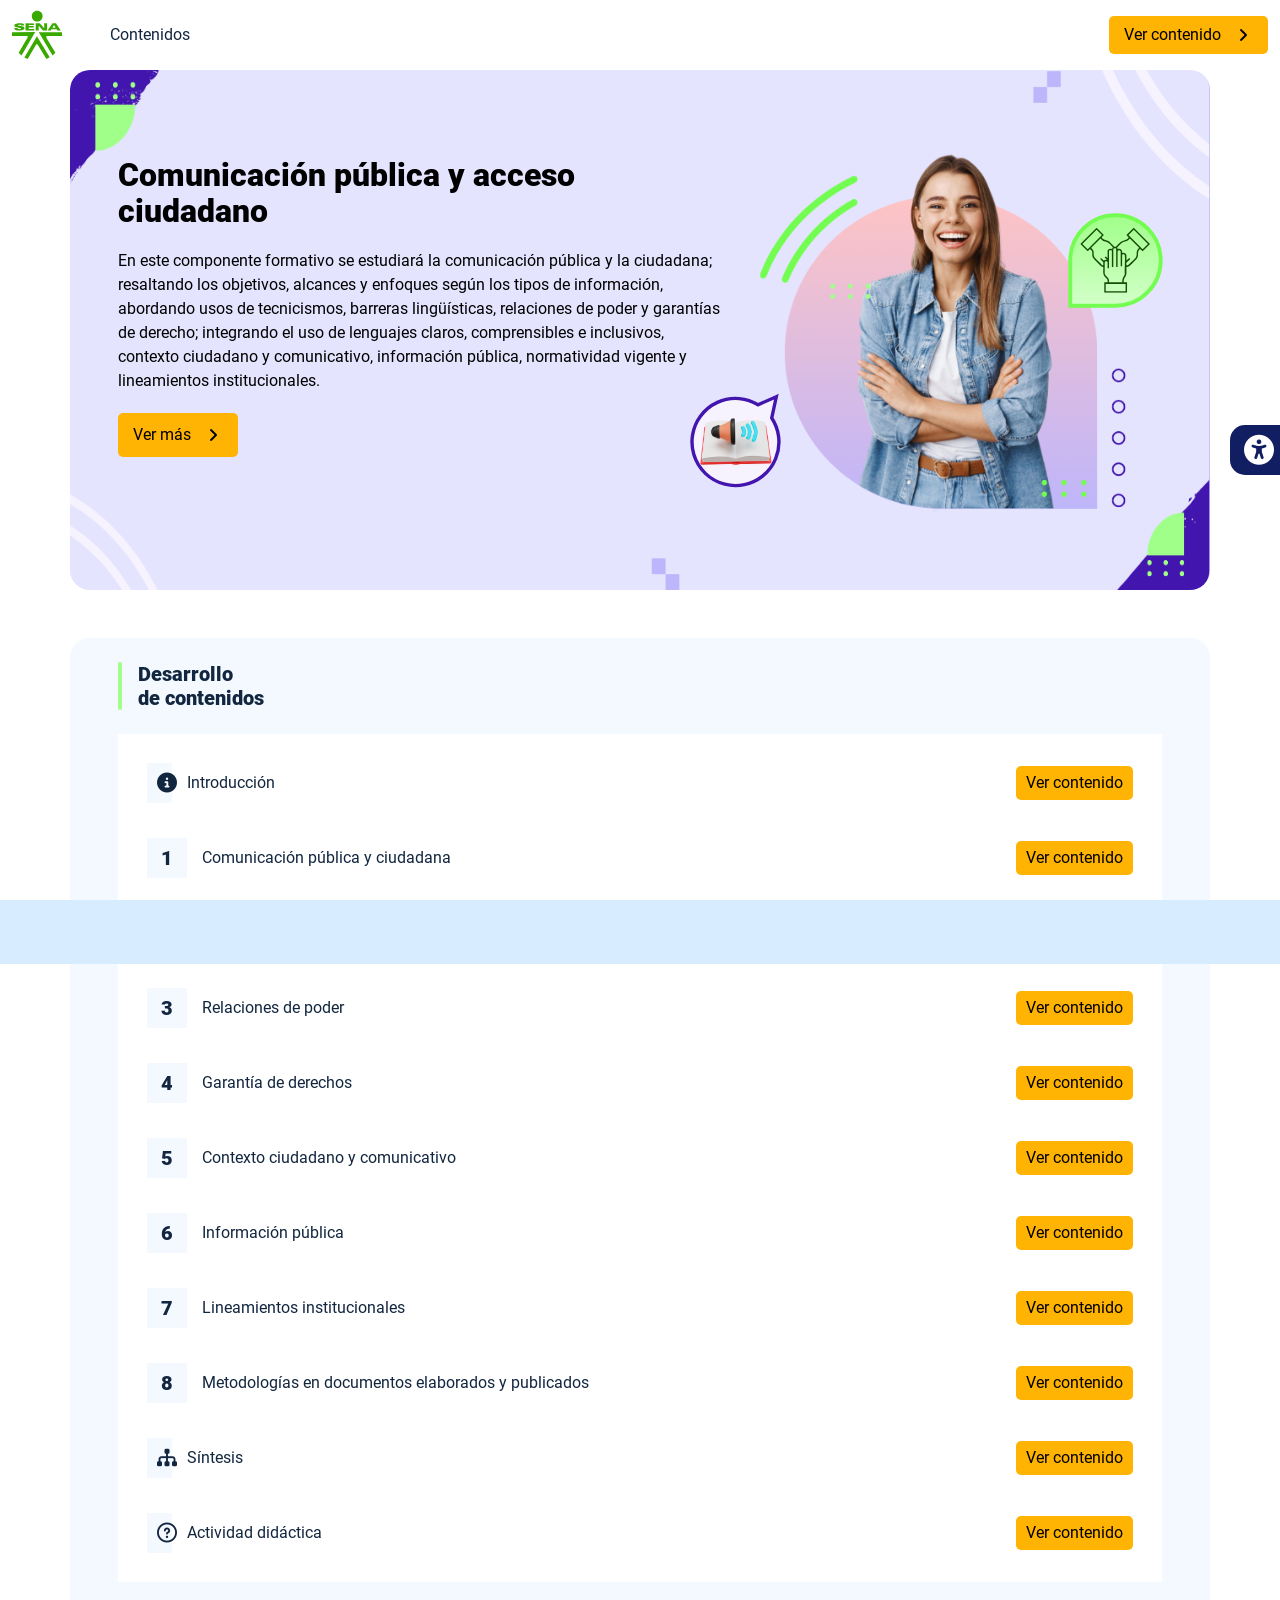
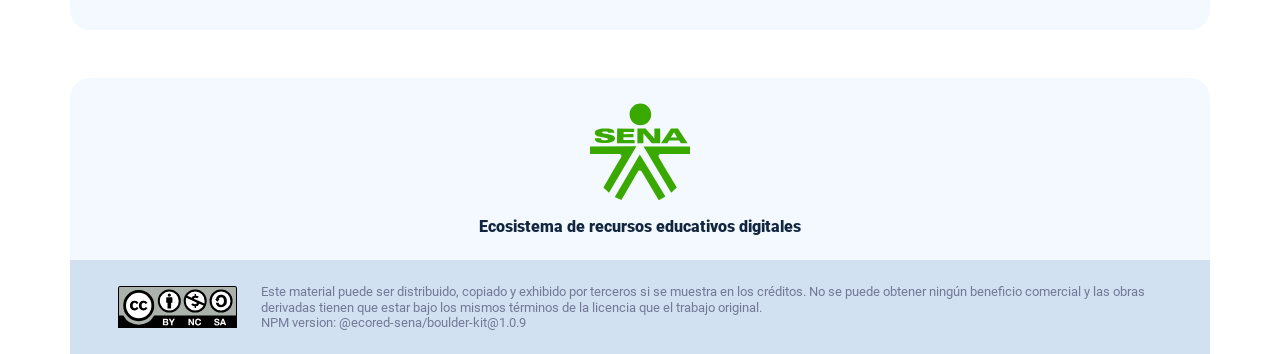
==== index.html @ 0a3aec8c "deploy: 2baadf34ba6757b76337b59823ac1b8c7ceb5d97" ====
<!DOCTYPE html>
<html lang="">
<head>
    <meta charset="utf-8">
    <meta http-equiv="X-UA-Compatible" content="IE=edge">
    <meta name="viewport" content="width=device-width,initial-scale=1.0">
    <link rel="icon" href="./favicon.ico">
    <title>Comunicación pública y acceso ciudadano</title>
  <script defer src="./assets/index-CSW4WrLL.js"></script>
  <link rel="stylesheet" href="./assets/style-G-L3u8II.css">
</head>
<body>
    <noscript>
        <strong>We're sorry but this app doesn't work properly without JavaScript enabled. Please enable it to continue.</strong>
    </noscript>
    <div id="app"></div>
</body>
</html>
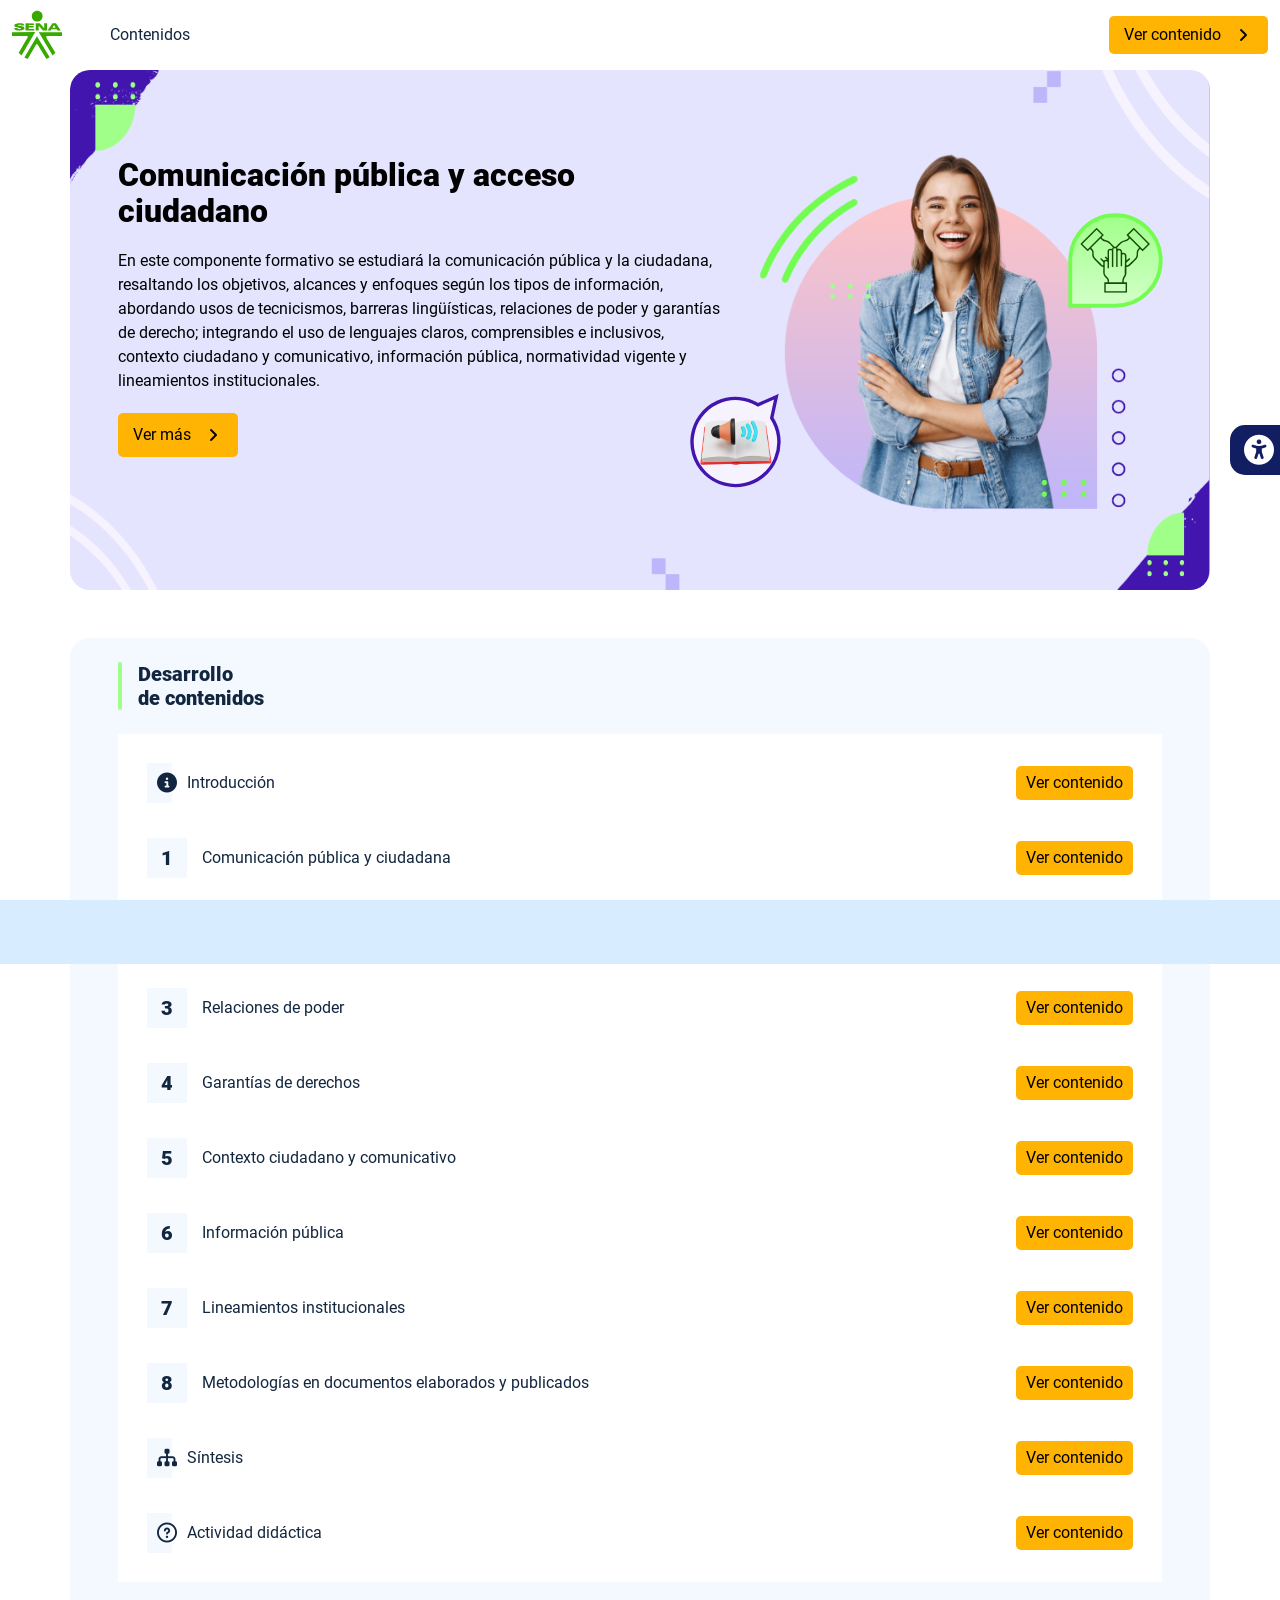
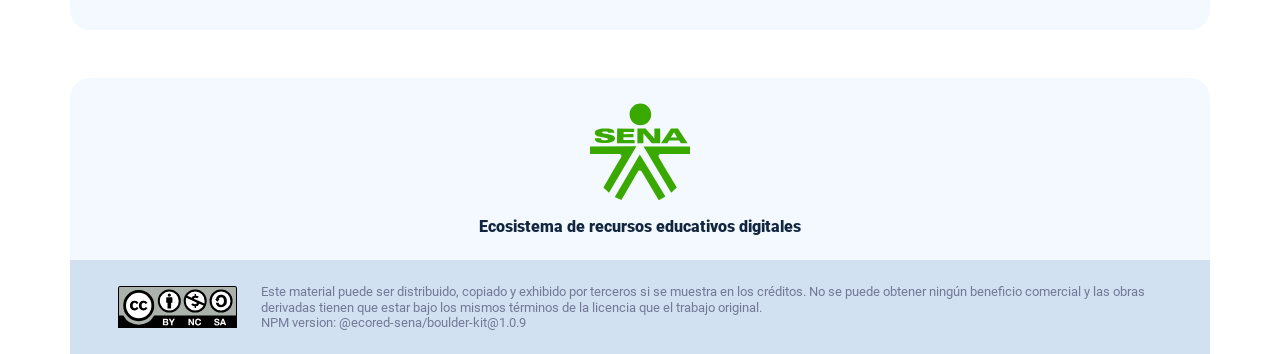
==== commit 72d7ac9c: "deploy: f8f5928fd839864b0f963b048e4390543c973b20" ====
--- a/index.html
+++ b/index.html
@@ -6,8 +6,8 @@
     <meta name="viewport" content="width=device-width,initial-scale=1.0">
     <link rel="icon" href="./favicon.ico">
     <title>Comunicación pública y acceso ciudadano</title>
-  <script defer src="./assets/index-CSW4WrLL.js"></script>
-  <link rel="stylesheet" href="./assets/style-G-L3u8II.css">
+  <script defer src="./assets/index-Cmz_YXx2.js"></script>
+  <link rel="stylesheet" href="./assets/style-054N5R36.css">
 </head>
 <body>
     <noscript>
--- a/assets/style-054N5R36.css
+++ b/assets/style-054N5R36.css
@@ -0,0 +1,9 @@
+@charset "UTF-8";.inicio .footer{border-radius:0!important}.resultados-aprendizaje__item{margin-bottom:20px}.resultados-aprendizaje__item:last-child{margin-bottom:0}.desarrollo-contenidos__item{display:flex;align-items:center;justify-content:space-between;margin-bottom:25px;padding:5px;border-radius:5px}.desarrollo-contenidos__item__texto{display:flex;align-items:center;color:#12263f}.desarrollo-contenidos__item__icono{display:block;background-color:#f3f9ff;font-size:20px;font-weight:900;text-align:center;padding:10px;line-height:1em;width:40px;margin-right:15px}.desarrollo-contenidos__item:last-child{margin-bottom:0}.desarrollo-contenidos__item:hover{background-color:#f3f9ff;font-weight:900;color:#111e61}.creditos-inicio{border-bottom-left-radius:0!important;border-bottom-right-radius:0!important}.creditos-inicio__container hr{margin:15px 0}.creditos-inicio__titulo{display:flex;align-items:center}.creditos-inicio__item{display:block}.creditos-inicio__imagenes{display:flex;flex-wrap:wrap}.creditos-inicio__imagenes img{width:auto;max-height:60px;margin-right:15px;margin-top:5px;margin-bottom:5px}.glosario__letra-item{display:flex}.glosario__letra-item__texto{padding-top:5px}.glosario__letra-item__letra__icono{width:32px;height:32px;position:relative;line-height:1em;border-radius:50%;background-color:#d2e1f1}.glosario__letra-item__letra__icono span{position:absolute;left:50%;top:50%;transform:translate(-50%,-50%);font-size:1.1em;font-weight:900}.referencias__item:last-child hr{display:none}.referencias__item a{color:#2196f3;text-decoration:underline;overflow-wrap:break-word}.creditos-vista .tarjeta.credito{background-color:#d2e1f1}.creditos{color:#727997;overflow-x:auto}.creditos__item{min-width:490px}.creditos p{line-height:1.3em;margin-bottom:0;color:#727997}.creditos__titulo{font-weight:700;background-color:#d2e1f1;padding:5px 10px;border-top-radius:5px;border-top-left-radius:5px;border-top-right-radius:5px}.creditos table td,.creditos table th{border-color:#d2e1f1}/*!
+* Bootstrap  v5.3.8 (https://getbootstrap.com/)
+* Copyright 2011-2025 The Bootstrap Authors
+* Licensed under MIT (https://github.com/twbs/bootstrap/blob/main/LICENSE)
+*/:root,[data-bs-theme=light]{--bs-blue:#0d6efd;--bs-indigo:#6610f2;--bs-purple:#6f42c1;--bs-pink:#d63384;--bs-red:#dc3545;--bs-orange:#fd7e14;--bs-yellow:#ffc107;--bs-green:#198754;--bs-teal:#20c997;--bs-cyan:#0dcaf0;--bs-black:#000;--bs-white:#fff;--bs-gray:#6c757d;--bs-gray-dark:#343a40;--bs-gray-100:#f8f9fa;--bs-gray-200:#e9ecef;--bs-gray-300:#dee2e6;--bs-gray-400:#ced4da;--bs-gray-500:#adb5bd;--bs-gray-600:#6c757d;--bs-gray-700:#495057;--bs-gray-800:#343a40;--bs-gray-900:#212529;--bs-primary:#0d6efd;--bs-secondary:#6c757d;--bs-success:#198754;--bs-info:#0dcaf0;--bs-warning:#ffc107;--bs-danger:#dc3545;--bs-light:#f8f9fa;--bs-dark:#212529;--bs-primary-rgb:13,110,253;--bs-secondary-rgb:108,117,125;--bs-success-rgb:25,135,84;--bs-info-rgb:13,202,240;--bs-warning-rgb:255,193,7;--bs-danger-rgb:220,53,69;--bs-light-rgb:248,249,250;--bs-dark-rgb:33,37,41;--bs-primary-text-emphasis:#052c65;--bs-secondary-text-emphasis:#2b2f32;--bs-success-text-emphasis:#0a3622;--bs-info-text-emphasis:#055160;--bs-warning-text-emphasis:#664d03;--bs-danger-text-emphasis:#58151c;--bs-light-text-emphasis:#495057;--bs-dark-text-emphasis:#495057;--bs-primary-bg-subtle:#cfe2ff;--bs-secondary-bg-subtle:#e2e3e5;--bs-success-bg-subtle:#d1e7dd;--bs-info-bg-subtle:#cff4fc;--bs-warning-bg-subtle:#fff3cd;--bs-danger-bg-subtle:#f8d7da;--bs-light-bg-subtle:#fcfcfd;--bs-dark-bg-subtle:#ced4da;--bs-primary-border-subtle:#9ec5fe;--bs-secondary-border-subtle:#c4c8cb;--bs-success-border-subtle:#a3cfbb;--bs-info-border-subtle:#9eeaf9;--bs-warning-border-subtle:#ffe69c;--bs-danger-border-subtle:#f1aeb5;--bs-light-border-subtle:#e9ecef;--bs-dark-border-subtle:#adb5bd;--bs-white-rgb:255,255,255;--bs-black-rgb:0,0,0;--bs-font-sans-serif:system-ui,-apple-system,"Segoe UI",Roboto,"Helvetica Neue","Noto Sans","Liberation Sans",Arial,sans-serif,"Apple Color Emoji","Segoe UI Emoji","Segoe UI Symbol","Noto Color Emoji";--bs-font-monospace:SFMono-Regular,Menlo,Monaco,Consolas,"Liberation Mono","Courier New",monospace;--bs-gradient:linear-gradient(180deg, rgba(255, 255, 255, .15), rgba(255, 255, 255, 0));--bs-body-font-family:var(--bs-font-sans-serif);--bs-body-font-size:1rem;--bs-body-font-weight:400;--bs-body-line-height:1.5;--bs-body-color:#212529;--bs-body-color-rgb:33,37,41;--bs-body-bg:#fff;--bs-body-bg-rgb:255,255,255;--bs-emphasis-color:#000;--bs-emphasis-color-rgb:0,0,0;--bs-secondary-color:rgba(33, 37, 41, .75);--bs-secondary-color-rgb:33,37,41;--bs-secondary-bg:#e9ecef;--bs-secondary-bg-rgb:233,236,239;--bs-tertiary-color:rgba(33, 37, 41, .5);--bs-tertiary-color-rgb:33,37,41;--bs-tertiary-bg:#f8f9fa;--bs-tertiary-bg-rgb:248,249,250;--bs-heading-color:inherit;--bs-link-color:#0d6efd;--bs-link-color-rgb:13,110,253;--bs-link-decoration:underline;--bs-link-hover-color:#0a58ca;--bs-link-hover-color-rgb:10,88,202;--bs-code-color:#d63384;--bs-highlight-color:#212529;--bs-highlight-bg:#fff3cd;--bs-border-width:1px;--bs-border-style:solid;--bs-border-color:#dee2e6;--bs-border-color-translucent:rgba(0, 0, 0, .175);--bs-border-radius:.375rem;--bs-border-radius-sm:.25rem;--bs-border-radius-lg:.5rem;--bs-border-radius-xl:1rem;--bs-border-radius-xxl:2rem;--bs-border-radius-2xl:var(--bs-border-radius-xxl);--bs-border-radius-pill:50rem;--bs-box-shadow:0 .5rem 1rem rgba(0, 0, 0, .15);--bs-box-shadow-sm:0 .125rem .25rem rgba(0, 0, 0, .075);--bs-box-shadow-lg:0 1rem 3rem rgba(0, 0, 0, .175);--bs-box-shadow-inset:inset 0 1px 2px rgba(0, 0, 0, .075);--bs-focus-ring-width:.25rem;--bs-focus-ring-opacity:.25;--bs-focus-ring-color:rgba(13, 110, 253, .25);--bs-form-valid-color:#198754;--bs-form-valid-border-color:#198754;--bs-form-invalid-color:#dc3545;--bs-form-invalid-border-color:#dc3545}[data-bs-theme=dark]{color-scheme:dark;--bs-body-color:#dee2e6;--bs-body-color-rgb:222,226,230;--bs-body-bg:#212529;--bs-body-bg-rgb:33,37,41;--bs-emphasis-color:#fff;--bs-emphasis-color-rgb:255,255,255;--bs-secondary-color:rgba(222, 226, 230, .75);--bs-secondary-color-rgb:222,226,230;--bs-secondary-bg:#343a40;--bs-secondary-bg-rgb:52,58,64;--bs-tertiary-color:rgba(222, 226, 230, .5);--bs-tertiary-color-rgb:222,226,230;--bs-tertiary-bg:#2b3035;--bs-tertiary-bg-rgb:43,48,53;--bs-primary-text-emphasis:#6ea8fe;--bs-secondary-text-emphasis:#a7acb1;--bs-success-text-emphasis:#75b798;--bs-info-text-emphasis:#6edff6;--bs-warning-text-emphasis:#ffda6a;--bs-danger-text-emphasis:#ea868f;--bs-light-text-emphasis:#f8f9fa;--bs-dark-text-emphasis:#dee2e6;--bs-primary-bg-subtle:#031633;--bs-secondary-bg-subtle:#161719;--bs-success-bg-subtle:#051b11;--bs-info-bg-subtle:#032830;--bs-warning-bg-subtle:#332701;--bs-danger-bg-subtle:#2c0b0e;--bs-light-bg-subtle:#343a40;--bs-dark-bg-subtle:#1a1d20;--bs-primary-border-subtle:#084298;--bs-secondary-border-subtle:#41464b;--bs-success-border-subtle:#0f5132;--bs-info-border-subtle:#087990;--bs-warning-border-subtle:#997404;--bs-danger-border-subtle:#842029;--bs-light-border-subtle:#495057;--bs-dark-border-subtle:#343a40;--bs-heading-color:inherit;--bs-link-color:#6ea8fe;--bs-link-hover-color:#8bb9fe;--bs-link-color-rgb:110,168,254;--bs-link-hover-color-rgb:139,185,254;--bs-code-color:#e685b5;--bs-highlight-color:#dee2e6;--bs-highlight-bg:#664d03;--bs-border-color:#495057;--bs-border-color-translucent:rgba(255, 255, 255, .15);--bs-form-valid-color:#75b798;--bs-form-valid-border-color:#75b798;--bs-form-invalid-color:#ea868f;--bs-form-invalid-border-color:#ea868f}*,:after,:before{box-sizing:border-box}@media(prefers-reduced-motion:no-preference){:root{scroll-behavior:smooth}}body{margin:0;font-family:var(--bs-body-font-family);font-size:var(--bs-body-font-size);font-weight:var(--bs-body-font-weight);line-height:var(--bs-body-line-height);color:var(--bs-body-color);text-align:var(--bs-body-text-align);background-color:var(--bs-body-bg);-webkit-text-size-adjust:100%;-webkit-tap-highlight-color:transparent}hr{margin:1rem 0;color:inherit;border:0;border-top:var(--bs-border-width) solid;opacity:.25}.h1,.h2,.h3,.h4,.h5,.h6,h1,h2,h3,h4,h5,h6{margin-top:0;margin-bottom:.5rem;font-weight:500;line-height:1.2;color:var(--bs-heading-color)}.h1,h1{font-size:calc(1.375rem + 1.5vw)}@media(min-width:1200px){.h1,h1{font-size:2.5rem}}.h2,h2{font-size:calc(1.325rem + .9vw)}@media(min-width:1200px){.h2,h2{font-size:2rem}}.h3,h3{font-size:calc(1.3rem + .6vw)}@media(min-width:1200px){.h3,h3{font-size:1.75rem}}.h4,h4{font-size:calc(1.275rem + .3vw)}@media(min-width:1200px){.h4,h4{font-size:1.5rem}}.h5,h5{font-size:1.25rem}.h6,h6{font-size:1rem}p{margin-top:0;margin-bottom:1rem}abbr[title]{-webkit-text-decoration:underline dotted;text-decoration:underline dotted;cursor:help;-webkit-text-decoration-skip-ink:none;text-decoration-skip-ink:none}address{margin-bottom:1rem;font-style:normal;line-height:inherit}ol,ul{padding-left:2rem}dl,ol,ul{margin-top:0;margin-bottom:1rem}ol ol,ol ul,ul ol,ul ul{margin-bottom:0}dd{margin-bottom:.5rem;margin-left:0}blockquote{margin:0 0 1rem}b,strong{font-weight:bolder}.small,small{font-size:.875em}.mark,mark{padding:.1875em;color:var(--bs-highlight-color);background-color:var(--bs-highlight-bg)}sub,sup{position:relative;font-size:.75em;line-height:0;vertical-align:baseline}a{color:rgba(var(--bs-link-color-rgb),var(--bs-link-opacity,1));text-decoration:underline}a:hover{--bs-link-color-rgb:var(--bs-link-hover-color-rgb)}a:not([href]):not([class]),a:not([href]):not([class]):hover{color:inherit;text-decoration:none}code,kbd,pre,samp{font-family:var(--bs-font-monospace);font-size:1em}pre{display:block;margin-top:0;margin-bottom:1rem;overflow:auto;font-size:.875em}pre code{font-size:inherit;color:inherit;word-break:normal}code{font-size:.875em;color:var(--bs-code-color);word-wrap:break-word}a>code{color:inherit}kbd{padding:.1875rem .375rem;font-size:.875em;color:var(--bs-body-bg);background-color:var(--bs-body-color);border-radius:.25rem}kbd kbd{padding:0;font-size:1em}figure{margin:0 0 1rem}img,svg{vertical-align:middle}table{caption-side:bottom;border-collapse:collapse}caption{padding-top:.5rem;padding-bottom:.5rem;color:var(--bs-secondary-color);text-align:left}th{text-align:inherit;text-align:-webkit-match-parent}tbody,td,tfoot,th,thead,tr{border-color:inherit;border-style:solid;border-width:0}label{display:inline-block}button{border-radius:0}button:focus:not(:focus-visible){outline:0}button,input,optgroup,select,textarea{margin:0;font-family:inherit;font-size:inherit;line-height:inherit}button,select{text-transform:none}[role=button]{cursor:pointer}select{word-wrap:normal}select:disabled{opacity:1}[list]:not([type=date]):not([type=datetime-local]):not([type=month]):not([type=week]):not([type=time])::-webkit-calendar-picker-indicator{display:none!important}[type=button],[type=reset],[type=submit],button{-webkit-appearance:button}[type=button]:not(:disabled),[type=reset]:not(:disabled),[type=submit]:not(:disabled),button:not(:disabled){cursor:pointer}::-moz-focus-inner{padding:0;border-style:none}textarea{resize:vertical}fieldset{min-width:0;padding:0;margin:0;border:0}legend{float:left;width:100%;padding:0;margin-bottom:.5rem;line-height:inherit;font-size:calc(1.275rem + .3vw)}@media(min-width:1200px){legend{font-size:1.5rem}}legend+*{clear:left}::-webkit-datetime-edit-day-field,::-webkit-datetime-edit-fields-wrapper,::-webkit-datetime-edit-hour-field,::-webkit-datetime-edit-minute,::-webkit-datetime-edit-month-field,::-webkit-datetime-edit-text,::-webkit-datetime-edit-year-field{padding:0}::-webkit-inner-spin-button{height:auto}[type=search]::-webkit-search-cancel-button{cursor:pointer;filter:grayscale(1)}::-webkit-search-decoration{-webkit-appearance:none}::-webkit-color-swatch-wrapper{padding:0}::-webkit-file-upload-button{font:inherit;-webkit-appearance:button}::file-selector-button{font:inherit;-webkit-appearance:button}output{display:inline-block}iframe{border:0}summary{display:list-item;cursor:pointer}[hidden]{display:none!important}.lead{font-size:1.25rem;font-weight:300}.display-1{font-weight:300;line-height:1.2;font-size:calc(1.625rem + 4.5vw)}@media(min-width:1200px){.display-1{font-size:5rem}}.display-2{font-weight:300;line-height:1.2;font-size:calc(1.575rem + 3.9vw)}@media(min-width:1200px){.display-2{font-size:4.5rem}}.display-3{font-weight:300;line-height:1.2;font-size:calc(1.525rem + 3.3vw)}@media(min-width:1200px){.display-3{font-size:4rem}}.display-4{font-weight:300;line-height:1.2;font-size:calc(1.475rem + 2.7vw)}@media(min-width:1200px){.display-4{font-size:3.5rem}}.display-5{font-weight:300;line-height:1.2;font-size:calc(1.425rem + 2.1vw)}@media(min-width:1200px){.display-5{font-size:3rem}}.display-6{font-weight:300;line-height:1.2;font-size:calc(1.375rem + 1.5vw)}@media(min-width:1200px){.display-6{font-size:2.5rem}}.list-unstyled,.list-inline{padding-left:0;list-style:none}.list-inline-item{display:inline-block}.list-inline-item:not(:last-child){margin-right:.5rem}.initialism{font-size:.875em;text-transform:uppercase}.blockquote{margin-bottom:1rem;font-size:1.25rem}.blockquote>:last-child{margin-bottom:0}.blockquote-footer{margin-top:-1rem;margin-bottom:1rem;font-size:.875em;color:#6c757d}.blockquote-footer:before{content:"— "}.img-fluid{max-width:100%;height:auto}.img-thumbnail{padding:.25rem;background-color:var(--bs-body-bg);border:var(--bs-border-width) solid var(--bs-border-color);border-radius:var(--bs-border-radius);max-width:100%;height:auto}.figure{display:inline-block}.figure-img{margin-bottom:.5rem;line-height:1}.figure-caption{font-size:.875em;color:var(--bs-secondary-color)}.container,.container-fluid,.container-lg,.container-md,.container-sm,.container-xl,.container-xxl{--bs-gutter-x:1.5rem;--bs-gutter-y:0;width:100%;padding-right:calc(var(--bs-gutter-x) * .5);padding-left:calc(var(--bs-gutter-x) * .5);margin-right:auto;margin-left:auto}@media(min-width:576px){.container,.container-sm{max-width:540px}}@media(min-width:768px){.container,.container-md,.container-sm{max-width:720px}}@media(min-width:992px){.container,.container-lg,.container-md,.container-sm{max-width:960px}}@media(min-width:1200px){.container,.container-lg,.container-md,.container-sm,.container-xl{max-width:1140px}}@media(min-width:1400px){.container,.container-lg,.container-md,.container-sm,.container-xl,.container-xxl{max-width:1320px}}:root{--bs-breakpoint-xs:0;--bs-breakpoint-sm:576px;--bs-breakpoint-md:768px;--bs-breakpoint-lg:992px;--bs-breakpoint-xl:1200px;--bs-breakpoint-xxl:1400px}.row{--bs-gutter-x:1.5rem;--bs-gutter-y:0;display:flex;flex-wrap:wrap;margin-top:calc(-1 * var(--bs-gutter-y));margin-right:calc(-.5 * var(--bs-gutter-x));margin-left:calc(-.5 * var(--bs-gutter-x))}.row>*{flex-shrink:0;width:100%;max-width:100%;padding-right:calc(var(--bs-gutter-x) * .5);padding-left:calc(var(--bs-gutter-x) * .5);margin-top:var(--bs-gutter-y)}.col{flex:1 0 0}.row-cols-auto>*{flex:0 0 auto;width:auto}.row-cols-1>*{flex:0 0 auto;width:100%}.row-cols-2>*{flex:0 0 auto;width:50%}.row-cols-3>*{flex:0 0 auto;width:33.33333333%}.row-cols-4>*{flex:0 0 auto;width:25%}.row-cols-5>*{flex:0 0 auto;width:20%}.row-cols-6>*{flex:0 0 auto;width:16.66666667%}.col-auto{flex:0 0 auto;width:auto}.col-1{flex:0 0 auto;width:8.33333333%}.col-2{flex:0 0 auto;width:16.66666667%}.col-3{flex:0 0 auto;width:25%}.col-4{flex:0 0 auto;width:33.33333333%}.col-5{flex:0 0 auto;width:41.66666667%}.col-6{flex:0 0 auto;width:50%}.col-7{flex:0 0 auto;width:58.33333333%}.col-8{flex:0 0 auto;width:66.66666667%}.col-9{flex:0 0 auto;width:75%}.col-10{flex:0 0 auto;width:83.33333333%}.col-11{flex:0 0 auto;width:91.66666667%}.col-12{flex:0 0 auto;width:100%}.offset-1{margin-left:8.33333333%}.offset-2{margin-left:16.66666667%}.offset-3{margin-left:25%}.offset-4{margin-left:33.33333333%}.offset-5{margin-left:41.66666667%}.offset-6{margin-left:50%}.offset-7{margin-left:58.33333333%}.offset-8{margin-left:66.66666667%}.offset-9{margin-left:75%}.offset-10{margin-left:83.33333333%}.offset-11{margin-left:91.66666667%}.g-0,.gx-0{--bs-gutter-x:0}.g-0,.gy-0{--bs-gutter-y:0}.g-1,.gx-1{--bs-gutter-x:.25rem}.g-1,.gy-1{--bs-gutter-y:.25rem}.g-2,.gx-2{--bs-gutter-x:.5rem}.g-2,.gy-2{--bs-gutter-y:.5rem}.g-3,.gx-3{--bs-gutter-x:1rem}.g-3,.gy-3{--bs-gutter-y:1rem}.g-4,.gx-4{--bs-gutter-x:1.5rem}.g-4,.gy-4{--bs-gutter-y:1.5rem}.g-5,.gx-5{--bs-gutter-x:3rem}.g-5,.gy-5{--bs-gutter-y:3rem}@media(min-width:576px){.col-sm{flex:1 0 0}.row-cols-sm-auto>*{flex:0 0 auto;width:auto}.row-cols-sm-1>*{flex:0 0 auto;width:100%}.row-cols-sm-2>*{flex:0 0 auto;width:50%}.row-cols-sm-3>*{flex:0 0 auto;width:33.33333333%}.row-cols-sm-4>*{flex:0 0 auto;width:25%}.row-cols-sm-5>*{flex:0 0 auto;width:20%}.row-cols-sm-6>*{flex:0 0 auto;width:16.66666667%}.col-sm-auto{flex:0 0 auto;width:auto}.col-sm-1{flex:0 0 auto;width:8.33333333%}.col-sm-2{flex:0 0 auto;width:16.66666667%}.col-sm-3{flex:0 0 auto;width:25%}.col-sm-4{flex:0 0 auto;width:33.33333333%}.col-sm-5{flex:0 0 auto;width:41.66666667%}.col-sm-6{flex:0 0 auto;width:50%}.col-sm-7{flex:0 0 auto;width:58.33333333%}.col-sm-8{flex:0 0 auto;width:66.66666667%}.col-sm-9{flex:0 0 auto;width:75%}.col-sm-10{flex:0 0 auto;width:83.33333333%}.col-sm-11{flex:0 0 auto;width:91.66666667%}.col-sm-12{flex:0 0 auto;width:100%}.offset-sm-0{margin-left:0}.offset-sm-1{margin-left:8.33333333%}.offset-sm-2{margin-left:16.66666667%}.offset-sm-3{margin-left:25%}.offset-sm-4{margin-left:33.33333333%}.offset-sm-5{margin-left:41.66666667%}.offset-sm-6{margin-left:50%}.offset-sm-7{margin-left:58.33333333%}.offset-sm-8{margin-left:66.66666667%}.offset-sm-9{margin-left:75%}.offset-sm-10{margin-left:83.33333333%}.offset-sm-11{margin-left:91.66666667%}.g-sm-0,.gx-sm-0{--bs-gutter-x:0}.g-sm-0,.gy-sm-0{--bs-gutter-y:0}.g-sm-1,.gx-sm-1{--bs-gutter-x:.25rem}.g-sm-1,.gy-sm-1{--bs-gutter-y:.25rem}.g-sm-2,.gx-sm-2{--bs-gutter-x:.5rem}.g-sm-2,.gy-sm-2{--bs-gutter-y:.5rem}.g-sm-3,.gx-sm-3{--bs-gutter-x:1rem}.g-sm-3,.gy-sm-3{--bs-gutter-y:1rem}.g-sm-4,.gx-sm-4{--bs-gutter-x:1.5rem}.g-sm-4,.gy-sm-4{--bs-gutter-y:1.5rem}.g-sm-5,.gx-sm-5{--bs-gutter-x:3rem}.g-sm-5,.gy-sm-5{--bs-gutter-y:3rem}}@media(min-width:768px){.col-md{flex:1 0 0}.row-cols-md-auto>*{flex:0 0 auto;width:auto}.row-cols-md-1>*{flex:0 0 auto;width:100%}.row-cols-md-2>*{flex:0 0 auto;width:50%}.row-cols-md-3>*{flex:0 0 auto;width:33.33333333%}.row-cols-md-4>*{flex:0 0 auto;width:25%}.row-cols-md-5>*{flex:0 0 auto;width:20%}.row-cols-md-6>*{flex:0 0 auto;width:16.66666667%}.col-md-auto{flex:0 0 auto;width:auto}.col-md-1{flex:0 0 auto;width:8.33333333%}.col-md-2{flex:0 0 auto;width:16.66666667%}.col-md-3{flex:0 0 auto;width:25%}.col-md-4{flex:0 0 auto;width:33.33333333%}.col-md-5{flex:0 0 auto;width:41.66666667%}.col-md-6{flex:0 0 auto;width:50%}.col-md-7{flex:0 0 auto;width:58.33333333%}.col-md-8{flex:0 0 auto;width:66.66666667%}.col-md-9{flex:0 0 auto;width:75%}.col-md-10{flex:0 0 auto;width:83.33333333%}.col-md-11{flex:0 0 auto;width:91.66666667%}.col-md-12{flex:0 0 auto;width:100%}.offset-md-0{margin-left:0}.offset-md-1{margin-left:8.33333333%}.offset-md-2{margin-left:16.66666667%}.offset-md-3{margin-left:25%}.offset-md-4{margin-left:33.33333333%}.offset-md-5{margin-left:41.66666667%}.offset-md-6{margin-left:50%}.offset-md-7{margin-left:58.33333333%}.offset-md-8{margin-left:66.66666667%}.offset-md-9{margin-left:75%}.offset-md-10{margin-left:83.33333333%}.offset-md-11{margin-left:91.66666667%}.g-md-0,.gx-md-0{--bs-gutter-x:0}.g-md-0,.gy-md-0{--bs-gutter-y:0}.g-md-1,.gx-md-1{--bs-gutter-x:.25rem}.g-md-1,.gy-md-1{--bs-gutter-y:.25rem}.g-md-2,.gx-md-2{--bs-gutter-x:.5rem}.g-md-2,.gy-md-2{--bs-gutter-y:.5rem}.g-md-3,.gx-md-3{--bs-gutter-x:1rem}.g-md-3,.gy-md-3{--bs-gutter-y:1rem}.g-md-4,.gx-md-4{--bs-gutter-x:1.5rem}.g-md-4,.gy-md-4{--bs-gutter-y:1.5rem}.g-md-5,.gx-md-5{--bs-gutter-x:3rem}.g-md-5,.gy-md-5{--bs-gutter-y:3rem}}@media(min-width:992px){.col-lg{flex:1 0 0}.row-cols-lg-auto>*{flex:0 0 auto;width:auto}.row-cols-lg-1>*{flex:0 0 auto;width:100%}.row-cols-lg-2>*{flex:0 0 auto;width:50%}.row-cols-lg-3>*{flex:0 0 auto;width:33.33333333%}.row-cols-lg-4>*{flex:0 0 auto;width:25%}.row-cols-lg-5>*{flex:0 0 auto;width:20%}.row-cols-lg-6>*{flex:0 0 auto;width:16.66666667%}.col-lg-auto{flex:0 0 auto;width:auto}.col-lg-1{flex:0 0 auto;width:8.33333333%}.col-lg-2{flex:0 0 auto;width:16.66666667%}.col-lg-3{flex:0 0 auto;width:25%}.col-lg-4{flex:0 0 auto;width:33.33333333%}.col-lg-5{flex:0 0 auto;width:41.66666667%}.col-lg-6{flex:0 0 auto;width:50%}.col-lg-7{flex:0 0 auto;width:58.33333333%}.col-lg-8{flex:0 0 auto;width:66.66666667%}.col-lg-9{flex:0 0 auto;width:75%}.col-lg-10{flex:0 0 auto;width:83.33333333%}.col-lg-11{flex:0 0 auto;width:91.66666667%}.col-lg-12{flex:0 0 auto;width:100%}.offset-lg-0{margin-left:0}.offset-lg-1{margin-left:8.33333333%}.offset-lg-2{margin-left:16.66666667%}.offset-lg-3{margin-left:25%}.offset-lg-4{margin-left:33.33333333%}.offset-lg-5{margin-left:41.66666667%}.offset-lg-6{margin-left:50%}.offset-lg-7{margin-left:58.33333333%}.offset-lg-8{margin-left:66.66666667%}.offset-lg-9{margin-left:75%}.offset-lg-10{margin-left:83.33333333%}.offset-lg-11{margin-left:91.66666667%}.g-lg-0,.gx-lg-0{--bs-gutter-x:0}.g-lg-0,.gy-lg-0{--bs-gutter-y:0}.g-lg-1,.gx-lg-1{--bs-gutter-x:.25rem}.g-lg-1,.gy-lg-1{--bs-gutter-y:.25rem}.g-lg-2,.gx-lg-2{--bs-gutter-x:.5rem}.g-lg-2,.gy-lg-2{--bs-gutter-y:.5rem}.g-lg-3,.gx-lg-3{--bs-gutter-x:1rem}.g-lg-3,.gy-lg-3{--bs-gutter-y:1rem}.g-lg-4,.gx-lg-4{--bs-gutter-x:1.5rem}.g-lg-4,.gy-lg-4{--bs-gutter-y:1.5rem}.g-lg-5,.gx-lg-5{--bs-gutter-x:3rem}.g-lg-5,.gy-lg-5{--bs-gutter-y:3rem}}@media(min-width:1200px){.col-xl{flex:1 0 0}.row-cols-xl-auto>*{flex:0 0 auto;width:auto}.row-cols-xl-1>*{flex:0 0 auto;width:100%}.row-cols-xl-2>*{flex:0 0 auto;width:50%}.row-cols-xl-3>*{flex:0 0 auto;width:33.33333333%}.row-cols-xl-4>*{flex:0 0 auto;width:25%}.row-cols-xl-5>*{flex:0 0 auto;width:20%}.row-cols-xl-6>*{flex:0 0 auto;width:16.66666667%}.col-xl-auto{flex:0 0 auto;width:auto}.col-xl-1{flex:0 0 auto;width:8.33333333%}.col-xl-2{flex:0 0 auto;width:16.66666667%}.col-xl-3{flex:0 0 auto;width:25%}.col-xl-4{flex:0 0 auto;width:33.33333333%}.col-xl-5{flex:0 0 auto;width:41.66666667%}.col-xl-6{flex:0 0 auto;width:50%}.col-xl-7{flex:0 0 auto;width:58.33333333%}.col-xl-8{flex:0 0 auto;width:66.66666667%}.col-xl-9{flex:0 0 auto;width:75%}.col-xl-10{flex:0 0 auto;width:83.33333333%}.col-xl-11{flex:0 0 auto;width:91.66666667%}.col-xl-12{flex:0 0 auto;width:100%}.offset-xl-0{margin-left:0}.offset-xl-1{margin-left:8.33333333%}.offset-xl-2{margin-left:16.66666667%}.offset-xl-3{margin-left:25%}.offset-xl-4{margin-left:33.33333333%}.offset-xl-5{margin-left:41.66666667%}.offset-xl-6{margin-left:50%}.offset-xl-7{margin-left:58.33333333%}.offset-xl-8{margin-left:66.66666667%}.offset-xl-9{margin-left:75%}.offset-xl-10{margin-left:83.33333333%}.offset-xl-11{margin-left:91.66666667%}.g-xl-0,.gx-xl-0{--bs-gutter-x:0}.g-xl-0,.gy-xl-0{--bs-gutter-y:0}.g-xl-1,.gx-xl-1{--bs-gutter-x:.25rem}.g-xl-1,.gy-xl-1{--bs-gutter-y:.25rem}.g-xl-2,.gx-xl-2{--bs-gutter-x:.5rem}.g-xl-2,.gy-xl-2{--bs-gutter-y:.5rem}.g-xl-3,.gx-xl-3{--bs-gutter-x:1rem}.g-xl-3,.gy-xl-3{--bs-gutter-y:1rem}.g-xl-4,.gx-xl-4{--bs-gutter-x:1.5rem}.g-xl-4,.gy-xl-4{--bs-gutter-y:1.5rem}.g-xl-5,.gx-xl-5{--bs-gutter-x:3rem}.g-xl-5,.gy-xl-5{--bs-gutter-y:3rem}}@media(min-width:1400px){.col-xxl{flex:1 0 0}.row-cols-xxl-auto>*{flex:0 0 auto;width:auto}.row-cols-xxl-1>*{flex:0 0 auto;width:100%}.row-cols-xxl-2>*{flex:0 0 auto;width:50%}.row-cols-xxl-3>*{flex:0 0 auto;width:33.33333333%}.row-cols-xxl-4>*{flex:0 0 auto;width:25%}.row-cols-xxl-5>*{flex:0 0 auto;width:20%}.row-cols-xxl-6>*{flex:0 0 auto;width:16.66666667%}.col-xxl-auto{flex:0 0 auto;width:auto}.col-xxl-1{flex:0 0 auto;width:8.33333333%}.col-xxl-2{flex:0 0 auto;width:16.66666667%}.col-xxl-3{flex:0 0 auto;width:25%}.col-xxl-4{flex:0 0 auto;width:33.33333333%}.col-xxl-5{flex:0 0 auto;width:41.66666667%}.col-xxl-6{flex:0 0 auto;width:50%}.col-xxl-7{flex:0 0 auto;width:58.33333333%}.col-xxl-8{flex:0 0 auto;width:66.66666667%}.col-xxl-9{flex:0 0 auto;width:75%}.col-xxl-10{flex:0 0 auto;width:83.33333333%}.col-xxl-11{flex:0 0 auto;width:91.66666667%}.col-xxl-12{flex:0 0 auto;width:100%}.offset-xxl-0{margin-left:0}.offset-xxl-1{margin-left:8.33333333%}.offset-xxl-2{margin-left:16.66666667%}.offset-xxl-3{margin-left:25%}.offset-xxl-4{margin-left:33.33333333%}.offset-xxl-5{margin-left:41.66666667%}.offset-xxl-6{margin-left:50%}.offset-xxl-7{margin-left:58.33333333%}.offset-xxl-8{margin-left:66.66666667%}.offset-xxl-9{margin-left:75%}.offset-xxl-10{margin-left:83.33333333%}.offset-xxl-11{margin-left:91.66666667%}.g-xxl-0,.gx-xxl-0{--bs-gutter-x:0}.g-xxl-0,.gy-xxl-0{--bs-gutter-y:0}.g-xxl-1,.gx-xxl-1{--bs-gutter-x:.25rem}.g-xxl-1,.gy-xxl-1{--bs-gutter-y:.25rem}.g-xxl-2,.gx-xxl-2{--bs-gutter-x:.5rem}.g-xxl-2,.gy-xxl-2{--bs-gutter-y:.5rem}.g-xxl-3,.gx-xxl-3{--bs-gutter-x:1rem}.g-xxl-3,.gy-xxl-3{--bs-gutter-y:1rem}.g-xxl-4,.gx-xxl-4{--bs-gutter-x:1.5rem}.g-xxl-4,.gy-xxl-4{--bs-gutter-y:1.5rem}.g-xxl-5,.gx-xxl-5{--bs-gutter-x:3rem}.g-xxl-5,.gy-xxl-5{--bs-gutter-y:3rem}}.table{--bs-table-color-type:initial;--bs-table-bg-type:initial;--bs-table-color-state:initial;--bs-table-bg-state:initial;--bs-table-color:var(--bs-emphasis-color);--bs-table-bg:var(--bs-body-bg);--bs-table-border-color:var(--bs-border-color);--bs-table-accent-bg:transparent;--bs-table-striped-color:var(--bs-emphasis-color);--bs-table-striped-bg:rgba(var(--bs-emphasis-color-rgb), .05);--bs-table-active-color:var(--bs-emphasis-color);--bs-table-active-bg:rgba(var(--bs-emphasis-color-rgb), .1);--bs-table-hover-color:var(--bs-emphasis-color);--bs-table-hover-bg:rgba(var(--bs-emphasis-color-rgb), .075);width:100%;margin-bottom:1rem;vertical-align:top;border-color:var(--bs-table-border-color)}.table>:not(caption)>*>*{padding:.5rem;color:var(--bs-table-color-state,var(--bs-table-color-type,var(--bs-table-color)));background-color:var(--bs-table-bg);border-bottom-width:var(--bs-border-width);box-shadow:inset 0 0 0 9999px var(--bs-table-bg-state,var(--bs-table-bg-type,var(--bs-table-accent-bg)))}.table>tbody{vertical-align:inherit}.table>thead{vertical-align:bottom}.table-group-divider{border-top:calc(var(--bs-border-width) * 2) solid currentcolor}.caption-top{caption-side:top}.table-sm>:not(caption)>*>*{padding:.25rem}.table-bordered>:not(caption)>*{border-width:var(--bs-border-width) 0}.table-bordered>:not(caption)>*>*{border-width:0 var(--bs-border-width)}.table-borderless>:not(caption)>*>*{border-bottom-width:0}.table-borderless>:not(:first-child){border-top-width:0}.table-striped>tbody>tr:nth-of-type(odd)>*{--bs-table-color-type:var(--bs-table-striped-color);--bs-table-bg-type:var(--bs-table-striped-bg)}.table-striped-columns>:not(caption)>tr>:nth-child(2n){--bs-table-color-type:var(--bs-table-striped-color);--bs-table-bg-type:var(--bs-table-striped-bg)}.table-active{--bs-table-color-state:var(--bs-table-active-color);--bs-table-bg-state:var(--bs-table-active-bg)}.table-hover>tbody>tr:hover>*{--bs-table-color-state:var(--bs-table-hover-color);--bs-table-bg-state:var(--bs-table-hover-bg)}.table-primary{--bs-table-color:#000;--bs-table-bg:#cfe2ff;--bs-table-border-color:#a6b5cc;--bs-table-striped-bg:#c5d7f2;--bs-table-striped-color:#000;--bs-table-active-bg:#bacbe6;--bs-table-active-color:#000;--bs-table-hover-bg:#bfd1ec;--bs-table-hover-color:#000;color:var(--bs-table-color);border-color:var(--bs-table-border-color)}.table-secondary{--bs-table-color:#000;--bs-table-bg:#e2e3e5;--bs-table-border-color:#b5b6b7;--bs-table-striped-bg:#d7d8da;--bs-table-striped-color:#000;--bs-table-active-bg:#cbccce;--bs-table-active-color:#000;--bs-table-hover-bg:#d1d2d4;--bs-table-hover-color:#000;color:var(--bs-table-color);border-color:var(--bs-table-border-color)}.table-success{--bs-table-color:#000;--bs-table-bg:#d1e7dd;--bs-table-border-color:#a7b9b1;--bs-table-striped-bg:#c7dbd2;--bs-table-striped-color:#000;--bs-table-active-bg:#bcd0c7;--bs-table-active-color:#000;--bs-table-hover-bg:#c1d6cc;--bs-table-hover-color:#000;color:var(--bs-table-color);border-color:var(--bs-table-border-color)}.table-info{--bs-table-color:#000;--bs-table-bg:#cff4fc;--bs-table-border-color:#a6c3ca;--bs-table-striped-bg:#c5e8ef;--bs-table-striped-color:#000;--bs-table-active-bg:#badce3;--bs-table-active-color:#000;--bs-table-hover-bg:#bfe2e9;--bs-table-hover-color:#000;color:var(--bs-table-color);border-color:var(--bs-table-border-color)}.table-warning{--bs-table-color:#000;--bs-table-bg:#fff3cd;--bs-table-border-color:#ccc2a4;--bs-table-striped-bg:#f2e7c3;--bs-table-striped-color:#000;--bs-table-active-bg:#e6dbb9;--bs-table-active-color:#000;--bs-table-hover-bg:#ece1be;--bs-table-hover-color:#000;color:var(--bs-table-color);border-color:var(--bs-table-border-color)}.table-danger{--bs-table-color:#000;--bs-table-bg:#f8d7da;--bs-table-border-color:#c6acae;--bs-table-striped-bg:#eccccf;--bs-table-striped-color:#000;--bs-table-active-bg:#dfc2c4;--bs-table-active-color:#000;--bs-table-hover-bg:#e5c7ca;--bs-table-hover-color:#000;color:var(--bs-table-color);border-color:var(--bs-table-border-color)}.table-light{--bs-table-color:#000;--bs-table-bg:#f8f9fa;--bs-table-border-color:#c6c7c8;--bs-table-striped-bg:#ecedee;--bs-table-striped-color:#000;--bs-table-active-bg:#dfe0e1;--bs-table-active-color:#000;--bs-table-hover-bg:#e5e6e7;--bs-table-hover-color:#000;color:var(--bs-table-color);border-color:var(--bs-table-border-color)}.table-dark{--bs-table-color:#fff;--bs-table-bg:#212529;--bs-table-border-color:#4d5154;--bs-table-striped-bg:#2c3034;--bs-table-striped-color:#fff;--bs-table-active-bg:#373b3e;--bs-table-active-color:#fff;--bs-table-hover-bg:#323539;--bs-table-hover-color:#fff;color:var(--bs-table-color);border-color:var(--bs-table-border-color)}.table-responsive{overflow-x:auto;-webkit-overflow-scrolling:touch}@media(max-width:575.98px){.table-responsive-sm{overflow-x:auto;-webkit-overflow-scrolling:touch}}@media(max-width:767.98px){.table-responsive-md{overflow-x:auto;-webkit-overflow-scrolling:touch}}@media(max-width:991.98px){.table-responsive-lg{overflow-x:auto;-webkit-overflow-scrolling:touch}}@media(max-width:1199.98px){.table-responsive-xl{overflow-x:auto;-webkit-overflow-scrolling:touch}}@media(max-width:1399.98px){.table-responsive-xxl{overflow-x:auto;-webkit-overflow-scrolling:touch}}.form-label{margin-bottom:.5rem}.col-form-label{padding-top:calc(.375rem + var(--bs-border-width));padding-bottom:calc(.375rem + var(--bs-border-width));margin-bottom:0;font-size:inherit;line-height:1.5}.col-form-label-lg{padding-top:calc(.5rem + var(--bs-border-width));padding-bottom:calc(.5rem + var(--bs-border-width));font-size:1.25rem}.col-form-label-sm{padding-top:calc(.25rem + var(--bs-border-width));padding-bottom:calc(.25rem + var(--bs-border-width));font-size:.875rem}.form-text{margin-top:.25rem;font-size:.875em;color:var(--bs-secondary-color)}.form-control{display:block;width:100%;padding:.375rem .75rem;font-size:1rem;font-weight:400;line-height:1.5;color:var(--bs-body-color);-webkit-appearance:none;-moz-appearance:none;appearance:none;background-color:var(--bs-body-bg);background-clip:padding-box;border:var(--bs-border-width) solid var(--bs-border-color);border-radius:var(--bs-border-radius);transition:border-color .15s ease-in-out,box-shadow .15s ease-in-out}@media(prefers-reduced-motion:reduce){.form-control{transition:none}}.form-control[type=file]{overflow:hidden}.form-control[type=file]:not(:disabled):not([readonly]){cursor:pointer}.form-control:focus{color:var(--bs-body-color);background-color:var(--bs-body-bg);border-color:#86b7fe;outline:0;box-shadow:0 0 0 .25rem #0d6efd40}.form-control::-webkit-date-and-time-value{min-width:85px;height:1.5em;margin:0}.form-control::-webkit-datetime-edit{display:block;padding:0}.form-control::placeholder{color:var(--bs-secondary-color);opacity:1}.form-control:disabled{background-color:var(--bs-secondary-bg);opacity:1}.form-control::-webkit-file-upload-button{padding:.375rem .75rem;margin:-.375rem -.75rem;-webkit-margin-end:.75rem;margin-inline-end:.75rem;color:var(--bs-body-color);background-color:var(--bs-tertiary-bg);pointer-events:none;border-color:inherit;border-style:solid;border-width:0;border-inline-end-width:var(--bs-border-width);border-radius:0;-webkit-transition:color .15s ease-in-out,background-color .15s ease-in-out,border-color .15s ease-in-out,box-shadow .15s ease-in-out;transition:color .15s ease-in-out,background-color .15s ease-in-out,border-color .15s ease-in-out,box-shadow .15s ease-in-out}.form-control::file-selector-button{padding:.375rem .75rem;margin:-.375rem -.75rem;-webkit-margin-end:.75rem;margin-inline-end:.75rem;color:var(--bs-body-color);background-color:var(--bs-tertiary-bg);pointer-events:none;border-color:inherit;border-style:solid;border-width:0;border-inline-end-width:var(--bs-border-width);border-radius:0;transition:color .15s ease-in-out,background-color .15s ease-in-out,border-color .15s ease-in-out,box-shadow .15s ease-in-out}@media(prefers-reduced-motion:reduce){.form-control::-webkit-file-upload-button{-webkit-transition:none;transition:none}.form-control::file-selector-button{transition:none}}.form-control:hover:not(:disabled):not([readonly])::-webkit-file-upload-button{background-color:var(--bs-secondary-bg)}.form-control:hover:not(:disabled):not([readonly])::file-selector-button{background-color:var(--bs-secondary-bg)}.form-control-plaintext{display:block;width:100%;padding:.375rem 0;margin-bottom:0;line-height:1.5;color:var(--bs-body-color);background-color:transparent;border:solid transparent;border-width:var(--bs-border-width) 0}.form-control-plaintext:focus{outline:0}.form-control-plaintext.form-control-lg,.form-control-plaintext.form-control-sm{padding-right:0;padding-left:0}.form-control-sm{min-height:calc(1.5em + .5rem + calc(var(--bs-border-width) * 2));padding:.25rem .5rem;font-size:.875rem;border-radius:var(--bs-border-radius-sm)}.form-control-sm::-webkit-file-upload-button{padding:.25rem .5rem;margin:-.25rem -.5rem;-webkit-margin-end:.5rem;margin-inline-end:.5rem}.form-control-sm::file-selector-button{padding:.25rem .5rem;margin:-.25rem -.5rem;-webkit-margin-end:.5rem;margin-inline-end:.5rem}.form-control-lg{min-height:calc(1.5em + 1rem + calc(var(--bs-border-width) * 2));padding:.5rem 1rem;font-size:1.25rem;border-radius:var(--bs-border-radius-lg)}.form-control-lg::-webkit-file-upload-button{padding:.5rem 1rem;margin:-.5rem -1rem;-webkit-margin-end:1rem;margin-inline-end:1rem}.form-control-lg::file-selector-button{padding:.5rem 1rem;margin:-.5rem -1rem;-webkit-margin-end:1rem;margin-inline-end:1rem}textarea.form-control{min-height:calc(1.5em + .75rem + calc(var(--bs-border-width) * 2))}textarea.form-control-sm{min-height:calc(1.5em + .5rem + calc(var(--bs-border-width) * 2))}textarea.form-control-lg{min-height:calc(1.5em + 1rem + calc(var(--bs-border-width) * 2))}.form-control-color{width:3rem;height:calc(1.5em + .75rem + calc(var(--bs-border-width) * 2));padding:.375rem}.form-control-color:not(:disabled):not([readonly]){cursor:pointer}.form-control-color::-moz-color-swatch{border:0!important;border-radius:var(--bs-border-radius)}.form-control-color::-webkit-color-swatch{border:0!important;border-radius:var(--bs-border-radius)}.form-control-color.form-control-sm{height:calc(1.5em + .5rem + calc(var(--bs-border-width) * 2))}.form-control-color.form-control-lg{height:calc(1.5em + 1rem + calc(var(--bs-border-width) * 2))}.form-select{--bs-form-select-bg-img:url("data:image/svg+xml,%3csvg xmlns='http://www.w3.org/2000/svg' viewBox='0 0 16 16'%3e%3cpath fill='none' stroke='%23343a40' stroke-linecap='round' stroke-linejoin='round' stroke-width='2' d='m2 5 6 6 6-6'/%3e%3c/svg%3e");display:block;width:100%;padding:.375rem 2.25rem .375rem .75rem;font-size:1rem;font-weight:400;line-height:1.5;color:var(--bs-body-color);-webkit-appearance:none;-moz-appearance:none;appearance:none;background-color:var(--bs-body-bg);background-image:var(--bs-form-select-bg-img),var(--bs-form-select-bg-icon,none);background-repeat:no-repeat;background-position:right .75rem center;background-size:16px 12px;border:var(--bs-border-width) solid var(--bs-border-color);border-radius:var(--bs-border-radius);transition:border-color .15s ease-in-out,box-shadow .15s ease-in-out}@media(prefers-reduced-motion:reduce){.form-select{transition:none}}.form-select:focus{border-color:#86b7fe;outline:0;box-shadow:0 0 0 .25rem #0d6efd40}.form-select[multiple],.form-select[size]:not([size="1"]){padding-right:.75rem;background-image:none}.form-select:disabled{background-color:var(--bs-secondary-bg)}.form-select:-moz-focusring{color:transparent;text-shadow:0 0 0 var(--bs-body-color)}.form-select-sm{padding-top:.25rem;padding-bottom:.25rem;padding-left:.5rem;font-size:.875rem;border-radius:var(--bs-border-radius-sm)}.form-select-lg{padding-top:.5rem;padding-bottom:.5rem;padding-left:1rem;font-size:1.25rem;border-radius:var(--bs-border-radius-lg)}[data-bs-theme=dark] .form-select{--bs-form-select-bg-img:url("data:image/svg+xml,%3csvg xmlns='http://www.w3.org/2000/svg' viewBox='0 0 16 16'%3e%3cpath fill='none' stroke='%23dee2e6' stroke-linecap='round' stroke-linejoin='round' stroke-width='2' d='m2 5 6 6 6-6'/%3e%3c/svg%3e")}.form-check{display:block;min-height:1.5rem;padding-left:1.5em;margin-bottom:.125rem}.form-check .form-check-input{float:left;margin-left:-1.5em}.form-check-reverse{padding-right:1.5em;padding-left:0;text-align:right}.form-check-reverse .form-check-input{float:right;margin-right:-1.5em;margin-left:0}.form-check-input{--bs-form-check-bg:var(--bs-body-bg);flex-shrink:0;width:1em;height:1em;margin-top:.25em;vertical-align:top;-webkit-appearance:none;-moz-appearance:none;appearance:none;background-color:var(--bs-form-check-bg);background-image:var(--bs-form-check-bg-image);background-repeat:no-repeat;background-position:center;background-size:contain;border:var(--bs-border-width) solid var(--bs-border-color);-webkit-print-color-adjust:exact;color-adjust:exact;print-color-adjust:exact}.form-check-input[type=checkbox]{border-radius:.25em}.form-check-input[type=radio]{border-radius:50%}.form-check-input:active{filter:brightness(90%)}.form-check-input:focus{border-color:#86b7fe;outline:0;box-shadow:0 0 0 .25rem #0d6efd40}.form-check-input:checked{background-color:#0d6efd;border-color:#0d6efd}.form-check-input:checked[type=checkbox]{--bs-form-check-bg-image:url("data:image/svg+xml,%3csvg xmlns='http://www.w3.org/2000/svg' viewBox='0 0 20 20'%3e%3cpath fill='none' stroke='%23fff' stroke-linecap='round' stroke-linejoin='round' stroke-width='3' d='m6 10 3 3 6-6'/%3e%3c/svg%3e")}.form-check-input:checked[type=radio]{--bs-form-check-bg-image:url("data:image/svg+xml,%3csvg xmlns='http://www.w3.org/2000/svg' viewBox='-4 -4 8 8'%3e%3ccircle r='2' fill='%23fff'/%3e%3c/svg%3e")}.form-check-input[type=checkbox]:indeterminate{background-color:#0d6efd;border-color:#0d6efd;--bs-form-check-bg-image:url("data:image/svg+xml,%3csvg xmlns='http://www.w3.org/2000/svg' viewBox='0 0 20 20'%3e%3cpath fill='none' stroke='%23fff' stroke-linecap='round' stroke-linejoin='round' stroke-width='3' d='M6 10h8'/%3e%3c/svg%3e")}.form-check-input:disabled{pointer-events:none;filter:none;opacity:.5}.form-check-input:disabled~.form-check-label,.form-check-input[disabled]~.form-check-label{cursor:default;opacity:.5}.form-switch{padding-left:2.5em}.form-switch .form-check-input{--bs-form-switch-bg:url("data:image/svg+xml,%3csvg xmlns='http://www.w3.org/2000/svg' viewBox='-4 -4 8 8'%3e%3ccircle r='3' fill='rgba%280, 0, 0, 0.25%29'/%3e%3c/svg%3e");width:2em;margin-left:-2.5em;background-image:var(--bs-form-switch-bg);background-position:left center;border-radius:2em;transition:background-position .15s ease-in-out}@media(prefers-reduced-motion:reduce){.form-switch .form-check-input{transition:none}}.form-switch .form-check-input:focus{--bs-form-switch-bg:url("data:image/svg+xml,%3csvg xmlns='http://www.w3.org/2000/svg' viewBox='-4 -4 8 8'%3e%3ccircle r='3' fill='%2386b7fe'/%3e%3c/svg%3e")}.form-switch .form-check-input:checked{background-position:right center;--bs-form-switch-bg:url("data:image/svg+xml,%3csvg xmlns='http://www.w3.org/2000/svg' viewBox='-4 -4 8 8'%3e%3ccircle r='3' fill='%23fff'/%3e%3c/svg%3e")}.form-switch.form-check-reverse{padding-right:2.5em;padding-left:0}.form-switch.form-check-reverse .form-check-input{margin-right:-2.5em;margin-left:0}.form-check-inline{display:inline-block;margin-right:1rem}.btn-check{position:absolute;clip:rect(0,0,0,0);pointer-events:none}.btn-check:disabled+.btn,.btn-check[disabled]+.btn{pointer-events:none;filter:none;opacity:.65}[data-bs-theme=dark] .form-switch .form-check-input:not(:checked):not(:focus){--bs-form-switch-bg:url("data:image/svg+xml,%3csvg xmlns='http://www.w3.org/2000/svg' viewBox='-4 -4 8 8'%3e%3ccircle r='3' fill='rgba%28255, 255, 255, 0.25%29'/%3e%3c/svg%3e")}.form-range{width:100%;height:1.5rem;padding:0;-webkit-appearance:none;-moz-appearance:none;appearance:none;background-color:transparent}.form-range:focus{outline:0}.form-range:focus::-webkit-slider-thumb{box-shadow:0 0 0 1px #fff,0 0 0 .25rem #0d6efd40}.form-range:focus::-moz-range-thumb{box-shadow:0 0 0 1px #fff,0 0 0 .25rem #0d6efd40}.form-range::-moz-focus-outer{border:0}.form-range::-webkit-slider-thumb{width:1rem;height:1rem;margin-top:-.25rem;-webkit-appearance:none;-moz-appearance:none;appearance:none;background-color:#0d6efd;border:0;border-radius:1rem;-webkit-transition:background-color .15s ease-in-out,border-color .15s ease-in-out,box-shadow .15s ease-in-out;transition:background-color .15s ease-in-out,border-color .15s ease-in-out,box-shadow .15s ease-in-out}@media(prefers-reduced-motion:reduce){.form-range::-webkit-slider-thumb{-webkit-transition:none;transition:none}}.form-range::-webkit-slider-thumb:active{background-color:#b6d4fe}.form-range::-webkit-slider-runnable-track{width:100%;height:.5rem;color:transparent;cursor:pointer;background-color:var(--bs-secondary-bg);border-color:transparent;border-radius:1rem}.form-range::-moz-range-thumb{width:1rem;height:1rem;-moz-appearance:none;-webkit-appearance:none;appearance:none;background-color:#0d6efd;border:0;border-radius:1rem;-moz-transition:background-color .15s ease-in-out,border-color .15s ease-in-out,box-shadow .15s ease-in-out;transition:background-color .15s ease-in-out,border-color .15s ease-in-out,box-shadow .15s ease-in-out}@media(prefers-reduced-motion:reduce){.form-range::-moz-range-thumb{-moz-transition:none;transition:none}}.form-range::-moz-range-thumb:active{background-color:#b6d4fe}.form-range::-moz-range-track{width:100%;height:.5rem;color:transparent;cursor:pointer;background-color:var(--bs-secondary-bg);border-color:transparent;border-radius:1rem}.form-range:disabled{pointer-events:none}.form-range:disabled::-webkit-slider-thumb{background-color:var(--bs-secondary-color)}.form-range:disabled::-moz-range-thumb{background-color:var(--bs-secondary-color)}.form-floating{position:relative}.form-floating>.form-control,.form-floating>.form-control-plaintext,.form-floating>.form-select{height:calc(3.5rem + calc(var(--bs-border-width) * 2));min-height:calc(3.5rem + calc(var(--bs-border-width) * 2));line-height:1.25}.form-floating>label{position:absolute;top:0;left:0;z-index:2;max-width:100%;height:100%;padding:1rem .75rem;overflow:hidden;color:rgba(var(--bs-body-color-rgb),.65);text-align:start;text-overflow:ellipsis;white-space:nowrap;pointer-events:none;border:var(--bs-border-width) solid transparent;transform-origin:0 0;transition:opacity .1s ease-in-out,transform .1s ease-in-out}@media(prefers-reduced-motion:reduce){.form-floating>label{transition:none}}.form-floating>.form-control,.form-floating>.form-control-plaintext{padding:1rem .75rem}.form-floating>.form-control-plaintext::placeholder,.form-floating>.form-control::placeholder{color:transparent}.form-floating>.form-control-plaintext:focus,.form-floating>.form-control-plaintext:not(:placeholder-shown),.form-floating>.form-control:focus,.form-floating>.form-control:not(:placeholder-shown){padding-top:1.625rem;padding-bottom:.625rem}.form-floating>.form-control-plaintext:-webkit-autofill,.form-floating>.form-control:-webkit-autofill{padding-top:1.625rem;padding-bottom:.625rem}.form-floating>.form-select{padding-top:1.625rem;padding-bottom:.625rem;padding-left:.75rem}.form-floating>.form-control-plaintext~label,.form-floating>.form-control:focus~label,.form-floating>.form-control:not(:placeholder-shown)~label,.form-floating>.form-select~label{transform:scale(.85) translateY(-.5rem) translate(.15rem)}.form-floating>.form-control:-webkit-autofill~label{transform:scale(.85) translateY(-.5rem) translate(.15rem)}.form-floating>textarea:focus~label:after,.form-floating>textarea:not(:placeholder-shown)~label:after{position:absolute;top:1rem;right:.375rem;bottom:1rem;left:.375rem;z-index:-1;height:1.5em;content:"";background-color:var(--bs-body-bg);border-radius:var(--bs-border-radius)}.form-floating>textarea:disabled~label:after{background-color:var(--bs-secondary-bg)}.form-floating>.form-control-plaintext~label{border-width:var(--bs-border-width) 0}.form-floating>.form-control:disabled~label,.form-floating>:disabled~label{color:#6c757d}.input-group{position:relative;display:flex;flex-wrap:wrap;align-items:stretch;width:100%}.input-group>.form-control,.input-group>.form-floating,.input-group>.form-select{position:relative;flex:1 1 auto;width:1%;min-width:0}.input-group>.form-control:focus,.input-group>.form-floating:focus-within,.input-group>.form-select:focus{z-index:5}.input-group .btn{position:relative;z-index:2}.input-group .btn:focus{z-index:5}.input-group-text{display:flex;align-items:center;padding:.375rem .75rem;font-size:1rem;font-weight:400;line-height:1.5;color:var(--bs-body-color);text-align:center;white-space:nowrap;background-color:var(--bs-tertiary-bg);border:var(--bs-border-width) solid var(--bs-border-color);border-radius:var(--bs-border-radius)}.input-group-lg>.btn,.input-group-lg>.form-control,.input-group-lg>.form-select,.input-group-lg>.input-group-text{padding:.5rem 1rem;font-size:1.25rem;border-radius:var(--bs-border-radius-lg)}.input-group-sm>.btn,.input-group-sm>.form-control,.input-group-sm>.form-select,.input-group-sm>.input-group-text{padding:.25rem .5rem;font-size:.875rem;border-radius:var(--bs-border-radius-sm)}.input-group-lg>.form-select,.input-group-sm>.form-select{padding-right:3rem}.input-group:not(.has-validation)>.dropdown-toggle:nth-last-child(n+3),.input-group:not(.has-validation)>.form-floating:not(:last-child)>.form-control,.input-group:not(.has-validation)>.form-floating:not(:last-child)>.form-select,.input-group:not(.has-validation)>:not(:last-child):not(.dropdown-toggle):not(.dropdown-menu):not(.form-floating){border-top-right-radius:0;border-bottom-right-radius:0}.input-group.has-validation>.dropdown-toggle:nth-last-child(n+4),.input-group.has-validation>.form-floating:nth-last-child(n+3)>.form-control,.input-group.has-validation>.form-floating:nth-last-child(n+3)>.form-select,.input-group.has-validation>:nth-last-child(n+3):not(.dropdown-toggle):not(.dropdown-menu):not(.form-floating){border-top-right-radius:0;border-bottom-right-radius:0}.input-group>:not(:first-child):not(.dropdown-menu):not(.valid-tooltip):not(.valid-feedback):not(.invalid-tooltip):not(.invalid-feedback){margin-left:calc(-1 * var(--bs-border-width));border-top-left-radius:0;border-bottom-left-radius:0}.input-group>.form-floating:not(:first-child)>.form-control,.input-group>.form-floating:not(:first-child)>.form-select{border-top-left-radius:0;border-bottom-left-radius:0}.valid-feedback{display:none;width:100%;margin-top:.25rem;font-size:.875em;color:var(--bs-form-valid-color)}.valid-tooltip{position:absolute;top:100%;z-index:5;display:none;max-width:100%;padding:.25rem .5rem;margin-top:.1rem;font-size:.875rem;color:#fff;background-color:var(--bs-success);border-radius:var(--bs-border-radius)}.is-valid~.valid-feedback,.is-valid~.valid-tooltip,.was-validated :valid~.valid-feedback,.was-validated :valid~.valid-tooltip{display:block}.form-control.is-valid,.was-validated .form-control:valid{border-color:var(--bs-form-valid-border-color);padding-right:calc(1.5em + .75rem);background-image:url("data:image/svg+xml,%3csvg xmlns='http://www.w3.org/2000/svg' viewBox='0 0 8 8'%3e%3cpath fill='%23198754' d='M2.3 6.73.6 4.53c-.4-1.04.46-1.4 1.1-.8l1.1 1.4 3.4-3.8c.6-.63 1.6-.27 1.2.7l-4 4.6c-.43.5-.8.4-1.1.1'/%3e%3c/svg%3e");background-repeat:no-repeat;background-position:right calc(.375em + .1875rem) center;background-size:calc(.75em + .375rem) calc(.75em + .375rem)}.form-control.is-valid:focus,.was-validated .form-control:valid:focus{border-color:var(--bs-form-valid-border-color);box-shadow:0 0 0 .25rem rgba(var(--bs-success-rgb),.25)}.was-validated textarea.form-control:valid,textarea.form-control.is-valid{padding-right:calc(1.5em + .75rem);background-position:top calc(.375em + .1875rem) right calc(.375em + .1875rem)}.form-select.is-valid,.was-validated .form-select:valid{border-color:var(--bs-form-valid-border-color)}.form-select.is-valid:not([multiple]):not([size]),.form-select.is-valid:not([multiple])[size="1"],.was-validated .form-select:valid:not([multiple]):not([size]),.was-validated .form-select:valid:not([multiple])[size="1"]{--bs-form-select-bg-icon:url("data:image/svg+xml,%3csvg xmlns='http://www.w3.org/2000/svg' viewBox='0 0 8 8'%3e%3cpath fill='%23198754' d='M2.3 6.73.6 4.53c-.4-1.04.46-1.4 1.1-.8l1.1 1.4 3.4-3.8c.6-.63 1.6-.27 1.2.7l-4 4.6c-.43.5-.8.4-1.1.1'/%3e%3c/svg%3e");padding-right:4.125rem;background-position:right .75rem center,center right 2.25rem;background-size:16px 12px,calc(.75em + .375rem) calc(.75em + .375rem)}.form-select.is-valid:focus,.was-validated .form-select:valid:focus{border-color:var(--bs-form-valid-border-color);box-shadow:0 0 0 .25rem rgba(var(--bs-success-rgb),.25)}.form-control-color.is-valid,.was-validated .form-control-color:valid{width:calc(3.75rem + 1.5em)}.form-check-input.is-valid,.was-validated .form-check-input:valid{border-color:var(--bs-form-valid-border-color)}.form-check-input.is-valid:checked,.was-validated .form-check-input:valid:checked{background-color:var(--bs-form-valid-color)}.form-check-input.is-valid:focus,.was-validated .form-check-input:valid:focus{box-shadow:0 0 0 .25rem rgba(var(--bs-success-rgb),.25)}.form-check-input.is-valid~.form-check-label,.was-validated .form-check-input:valid~.form-check-label{color:var(--bs-form-valid-color)}.form-check-inline .form-check-input~.valid-feedback{margin-left:.5em}.input-group>.form-control:not(:focus).is-valid,.input-group>.form-floating:not(:focus-within).is-valid,.input-group>.form-select:not(:focus).is-valid,.was-validated .input-group>.form-control:not(:focus):valid,.was-validated .input-group>.form-floating:not(:focus-within):valid,.was-validated .input-group>.form-select:not(:focus):valid{z-index:3}.invalid-feedback{display:none;width:100%;margin-top:.25rem;font-size:.875em;color:var(--bs-form-invalid-color)}.invalid-tooltip{position:absolute;top:100%;z-index:5;display:none;max-width:100%;padding:.25rem .5rem;margin-top:.1rem;font-size:.875rem;color:#fff;background-color:var(--bs-danger);border-radius:var(--bs-border-radius)}.is-invalid~.invalid-feedback,.is-invalid~.invalid-tooltip,.was-validated :invalid~.invalid-feedback,.was-validated :invalid~.invalid-tooltip{display:block}.form-control.is-invalid,.was-validated .form-control:invalid{border-color:var(--bs-form-invalid-border-color);padding-right:calc(1.5em + .75rem);background-image:url("data:image/svg+xml,%3csvg xmlns='http://www.w3.org/2000/svg' viewBox='0 0 12 12' width='12' height='12' fill='none' stroke='%23dc3545'%3e%3ccircle cx='6' cy='6' r='4.5'/%3e%3cpath stroke-linejoin='round' d='M5.8 3.6h.4L6 6.5z'/%3e%3ccircle cx='6' cy='8.2' r='.6' fill='%23dc3545' stroke='none'/%3e%3c/svg%3e");background-repeat:no-repeat;background-position:right calc(.375em + .1875rem) center;background-size:calc(.75em + .375rem) calc(.75em + .375rem)}.form-control.is-invalid:focus,.was-validated .form-control:invalid:focus{border-color:var(--bs-form-invalid-border-color);box-shadow:0 0 0 .25rem rgba(var(--bs-danger-rgb),.25)}.was-validated textarea.form-control:invalid,textarea.form-control.is-invalid{padding-right:calc(1.5em + .75rem);background-position:top calc(.375em + .1875rem) right calc(.375em + .1875rem)}.form-select.is-invalid,.was-validated .form-select:invalid{border-color:var(--bs-form-invalid-border-color)}.form-select.is-invalid:not([multiple]):not([size]),.form-select.is-invalid:not([multiple])[size="1"],.was-validated .form-select:invalid:not([multiple]):not([size]),.was-validated .form-select:invalid:not([multiple])[size="1"]{--bs-form-select-bg-icon:url("data:image/svg+xml,%3csvg xmlns='http://www.w3.org/2000/svg' viewBox='0 0 12 12' width='12' height='12' fill='none' stroke='%23dc3545'%3e%3ccircle cx='6' cy='6' r='4.5'/%3e%3cpath stroke-linejoin='round' d='M5.8 3.6h.4L6 6.5z'/%3e%3ccircle cx='6' cy='8.2' r='.6' fill='%23dc3545' stroke='none'/%3e%3c/svg%3e");padding-right:4.125rem;background-position:right .75rem center,center right 2.25rem;background-size:16px 12px,calc(.75em + .375rem) calc(.75em + .375rem)}.form-select.is-invalid:focus,.was-validated .form-select:invalid:focus{border-color:var(--bs-form-invalid-border-color);box-shadow:0 0 0 .25rem rgba(var(--bs-danger-rgb),.25)}.form-control-color.is-invalid,.was-validated .form-control-color:invalid{width:calc(3.75rem + 1.5em)}.form-check-input.is-invalid,.was-validated .form-check-input:invalid{border-color:var(--bs-form-invalid-border-color)}.form-check-input.is-invalid:checked,.was-validated .form-check-input:invalid:checked{background-color:var(--bs-form-invalid-color)}.form-check-input.is-invalid:focus,.was-validated .form-check-input:invalid:focus{box-shadow:0 0 0 .25rem rgba(var(--bs-danger-rgb),.25)}.form-check-input.is-invalid~.form-check-label,.was-validated .form-check-input:invalid~.form-check-label{color:var(--bs-form-invalid-color)}.form-check-inline .form-check-input~.invalid-feedback{margin-left:.5em}.input-group>.form-control:not(:focus).is-invalid,.input-group>.form-floating:not(:focus-within).is-invalid,.input-group>.form-select:not(:focus).is-invalid,.was-validated .input-group>.form-control:not(:focus):invalid,.was-validated .input-group>.form-floating:not(:focus-within):invalid,.was-validated .input-group>.form-select:not(:focus):invalid{z-index:4}.btn{--bs-btn-padding-x:.75rem;--bs-btn-padding-y:.375rem;--bs-btn-font-family: ;--bs-btn-font-size:1rem;--bs-btn-font-weight:400;--bs-btn-line-height:1.5;--bs-btn-color:var(--bs-body-color);--bs-btn-bg:transparent;--bs-btn-border-width:var(--bs-border-width);--bs-btn-border-color:transparent;--bs-btn-border-radius:var(--bs-border-radius);--bs-btn-hover-border-color:transparent;--bs-btn-box-shadow:inset 0 1px 0 rgba(255, 255, 255, .15),0 1px 1px rgba(0, 0, 0, .075);--bs-btn-disabled-opacity:.65;--bs-btn-focus-box-shadow:0 0 0 .25rem rgba(var(--bs-btn-focus-shadow-rgb), .5);display:inline-block;padding:var(--bs-btn-padding-y) var(--bs-btn-padding-x);font-family:var(--bs-btn-font-family);font-size:var(--bs-btn-font-size);font-weight:var(--bs-btn-font-weight);line-height:var(--bs-btn-line-height);color:var(--bs-btn-color);text-align:center;text-decoration:none;vertical-align:middle;cursor:pointer;-webkit-user-select:none;-moz-user-select:none;user-select:none;border:var(--bs-btn-border-width) solid var(--bs-btn-border-color);border-radius:var(--bs-btn-border-radius);background-color:var(--bs-btn-bg);transition:color .15s ease-in-out,background-color .15s ease-in-out,border-color .15s ease-in-out,box-shadow .15s ease-in-out}@media(prefers-reduced-motion:reduce){.btn{transition:none}}.btn:hover{color:var(--bs-btn-hover-color);background-color:var(--bs-btn-hover-bg);border-color:var(--bs-btn-hover-border-color)}.btn-check+.btn:hover{color:var(--bs-btn-color);background-color:var(--bs-btn-bg);border-color:var(--bs-btn-border-color)}.btn:focus-visible{color:var(--bs-btn-hover-color);background-color:var(--bs-btn-hover-bg);border-color:var(--bs-btn-hover-border-color);outline:0;box-shadow:var(--bs-btn-focus-box-shadow)}.btn-check:focus-visible+.btn{border-color:var(--bs-btn-hover-border-color);outline:0;box-shadow:var(--bs-btn-focus-box-shadow)}.btn-check:checked+.btn,.btn.active,.btn.show,.btn:first-child:active,:not(.btn-check)+.btn:active{color:var(--bs-btn-active-color);background-color:var(--bs-btn-active-bg);border-color:var(--bs-btn-active-border-color)}.btn-check:checked+.btn:focus-visible,.btn.active:focus-visible,.btn.show:focus-visible,.btn:first-child:active:focus-visible,:not(.btn-check)+.btn:active:focus-visible{box-shadow:var(--bs-btn-focus-box-shadow)}.btn-check:checked:focus-visible+.btn{box-shadow:var(--bs-btn-focus-box-shadow)}.btn.disabled,.btn:disabled,fieldset:disabled .btn{color:var(--bs-btn-disabled-color);pointer-events:none;background-color:var(--bs-btn-disabled-bg);border-color:var(--bs-btn-disabled-border-color);opacity:var(--bs-btn-disabled-opacity)}.btn-primary{--bs-btn-color:#fff;--bs-btn-bg:#0d6efd;--bs-btn-border-color:#0d6efd;--bs-btn-hover-color:#fff;--bs-btn-hover-bg:#0b5ed7;--bs-btn-hover-border-color:#0a58ca;--bs-btn-focus-shadow-rgb:49,132,253;--bs-btn-active-color:#fff;--bs-btn-active-bg:#0a58ca;--bs-btn-active-border-color:#0a53be;--bs-btn-active-shadow:inset 0 3px 5px rgba(0, 0, 0, .125);--bs-btn-disabled-color:#fff;--bs-btn-disabled-bg:#0d6efd;--bs-btn-disabled-border-color:#0d6efd}.btn-secondary{--bs-btn-color:#fff;--bs-btn-bg:#6c757d;--bs-btn-border-color:#6c757d;--bs-btn-hover-color:#fff;--bs-btn-hover-bg:#5c636a;--bs-btn-hover-border-color:#565e64;--bs-btn-focus-shadow-rgb:130,138,145;--bs-btn-active-color:#fff;--bs-btn-active-bg:#565e64;--bs-btn-active-border-color:#51585e;--bs-btn-active-shadow:inset 0 3px 5px rgba(0, 0, 0, .125);--bs-btn-disabled-color:#fff;--bs-btn-disabled-bg:#6c757d;--bs-btn-disabled-border-color:#6c757d}.btn-success{--bs-btn-color:#fff;--bs-btn-bg:#198754;--bs-btn-border-color:#198754;--bs-btn-hover-color:#fff;--bs-btn-hover-bg:#157347;--bs-btn-hover-border-color:#146c43;--bs-btn-focus-shadow-rgb:60,153,110;--bs-btn-active-color:#fff;--bs-btn-active-bg:#146c43;--bs-btn-active-border-color:#13653f;--bs-btn-active-shadow:inset 0 3px 5px rgba(0, 0, 0, .125);--bs-btn-disabled-color:#fff;--bs-btn-disabled-bg:#198754;--bs-btn-disabled-border-color:#198754}.btn-info{--bs-btn-color:#000;--bs-btn-bg:#0dcaf0;--bs-btn-border-color:#0dcaf0;--bs-btn-hover-color:#000;--bs-btn-hover-bg:#31d2f2;--bs-btn-hover-border-color:#25cff2;--bs-btn-focus-shadow-rgb:11,172,204;--bs-btn-active-color:#000;--bs-btn-active-bg:#3dd5f3;--bs-btn-active-border-color:#25cff2;--bs-btn-active-shadow:inset 0 3px 5px rgba(0, 0, 0, .125);--bs-btn-disabled-color:#000;--bs-btn-disabled-bg:#0dcaf0;--bs-btn-disabled-border-color:#0dcaf0}.btn-warning{--bs-btn-color:#000;--bs-btn-bg:#ffc107;--bs-btn-border-color:#ffc107;--bs-btn-hover-color:#000;--bs-btn-hover-bg:#ffca2c;--bs-btn-hover-border-color:#ffc720;--bs-btn-focus-shadow-rgb:217,164,6;--bs-btn-active-color:#000;--bs-btn-active-bg:#ffcd39;--bs-btn-active-border-color:#ffc720;--bs-btn-active-shadow:inset 0 3px 5px rgba(0, 0, 0, .125);--bs-btn-disabled-color:#000;--bs-btn-disabled-bg:#ffc107;--bs-btn-disabled-border-color:#ffc107}.btn-danger{--bs-btn-color:#fff;--bs-btn-bg:#dc3545;--bs-btn-border-color:#dc3545;--bs-btn-hover-color:#fff;--bs-btn-hover-bg:#bb2d3b;--bs-btn-hover-border-color:#b02a37;--bs-btn-focus-shadow-rgb:225,83,97;--bs-btn-active-color:#fff;--bs-btn-active-bg:#b02a37;--bs-btn-active-border-color:#a52834;--bs-btn-active-shadow:inset 0 3px 5px rgba(0, 0, 0, .125);--bs-btn-disabled-color:#fff;--bs-btn-disabled-bg:#dc3545;--bs-btn-disabled-border-color:#dc3545}.btn-light{--bs-btn-color:#000;--bs-btn-bg:#f8f9fa;--bs-btn-border-color:#f8f9fa;--bs-btn-hover-color:#000;--bs-btn-hover-bg:#d3d4d5;--bs-btn-hover-border-color:#c6c7c8;--bs-btn-focus-shadow-rgb:211,212,213;--bs-btn-active-color:#000;--bs-btn-active-bg:#c6c7c8;--bs-btn-active-border-color:#babbbc;--bs-btn-active-shadow:inset 0 3px 5px rgba(0, 0, 0, .125);--bs-btn-disabled-color:#000;--bs-btn-disabled-bg:#f8f9fa;--bs-btn-disabled-border-color:#f8f9fa}.btn-dark{--bs-btn-color:#fff;--bs-btn-bg:#212529;--bs-btn-border-color:#212529;--bs-btn-hover-color:#fff;--bs-btn-hover-bg:#424649;--bs-btn-hover-border-color:#373b3e;--bs-btn-focus-shadow-rgb:66,70,73;--bs-btn-active-color:#fff;--bs-btn-active-bg:#4d5154;--bs-btn-active-border-color:#373b3e;--bs-btn-active-shadow:inset 0 3px 5px rgba(0, 0, 0, .125);--bs-btn-disabled-color:#fff;--bs-btn-disabled-bg:#212529;--bs-btn-disabled-border-color:#212529}.btn-outline-primary{--bs-btn-color:#0d6efd;--bs-btn-border-color:#0d6efd;--bs-btn-hover-color:#fff;--bs-btn-hover-bg:#0d6efd;--bs-btn-hover-border-color:#0d6efd;--bs-btn-focus-shadow-rgb:13,110,253;--bs-btn-active-color:#fff;--bs-btn-active-bg:#0d6efd;--bs-btn-active-border-color:#0d6efd;--bs-btn-active-shadow:inset 0 3px 5px rgba(0, 0, 0, .125);--bs-btn-disabled-color:#0d6efd;--bs-btn-disabled-bg:transparent;--bs-btn-disabled-border-color:#0d6efd;--bs-gradient:none}.btn-outline-secondary{--bs-btn-color:#6c757d;--bs-btn-border-color:#6c757d;--bs-btn-hover-color:#fff;--bs-btn-hover-bg:#6c757d;--bs-btn-hover-border-color:#6c757d;--bs-btn-focus-shadow-rgb:108,117,125;--bs-btn-active-color:#fff;--bs-btn-active-bg:#6c757d;--bs-btn-active-border-color:#6c757d;--bs-btn-active-shadow:inset 0 3px 5px rgba(0, 0, 0, .125);--bs-btn-disabled-color:#6c757d;--bs-btn-disabled-bg:transparent;--bs-btn-disabled-border-color:#6c757d;--bs-gradient:none}.btn-outline-success{--bs-btn-color:#198754;--bs-btn-border-color:#198754;--bs-btn-hover-color:#fff;--bs-btn-hover-bg:#198754;--bs-btn-hover-border-color:#198754;--bs-btn-focus-shadow-rgb:25,135,84;--bs-btn-active-color:#fff;--bs-btn-active-bg:#198754;--bs-btn-active-border-color:#198754;--bs-btn-active-shadow:inset 0 3px 5px rgba(0, 0, 0, .125);--bs-btn-disabled-color:#198754;--bs-btn-disabled-bg:transparent;--bs-btn-disabled-border-color:#198754;--bs-gradient:none}.btn-outline-info{--bs-btn-color:#0dcaf0;--bs-btn-border-color:#0dcaf0;--bs-btn-hover-color:#000;--bs-btn-hover-bg:#0dcaf0;--bs-btn-hover-border-color:#0dcaf0;--bs-btn-focus-shadow-rgb:13,202,240;--bs-btn-active-color:#000;--bs-btn-active-bg:#0dcaf0;--bs-btn-active-border-color:#0dcaf0;--bs-btn-active-shadow:inset 0 3px 5px rgba(0, 0, 0, .125);--bs-btn-disabled-color:#0dcaf0;--bs-btn-disabled-bg:transparent;--bs-btn-disabled-border-color:#0dcaf0;--bs-gradient:none}.btn-outline-warning{--bs-btn-color:#ffc107;--bs-btn-border-color:#ffc107;--bs-btn-hover-color:#000;--bs-btn-hover-bg:#ffc107;--bs-btn-hover-border-color:#ffc107;--bs-btn-focus-shadow-rgb:255,193,7;--bs-btn-active-color:#000;--bs-btn-active-bg:#ffc107;--bs-btn-active-border-color:#ffc107;--bs-btn-active-shadow:inset 0 3px 5px rgba(0, 0, 0, .125);--bs-btn-disabled-color:#ffc107;--bs-btn-disabled-bg:transparent;--bs-btn-disabled-border-color:#ffc107;--bs-gradient:none}.btn-outline-danger{--bs-btn-color:#dc3545;--bs-btn-border-color:#dc3545;--bs-btn-hover-color:#fff;--bs-btn-hover-bg:#dc3545;--bs-btn-hover-border-color:#dc3545;--bs-btn-focus-shadow-rgb:220,53,69;--bs-btn-active-color:#fff;--bs-btn-active-bg:#dc3545;--bs-btn-active-border-color:#dc3545;--bs-btn-active-shadow:inset 0 3px 5px rgba(0, 0, 0, .125);--bs-btn-disabled-color:#dc3545;--bs-btn-disabled-bg:transparent;--bs-btn-disabled-border-color:#dc3545;--bs-gradient:none}.btn-outline-light{--bs-btn-color:#f8f9fa;--bs-btn-border-color:#f8f9fa;--bs-btn-hover-color:#000;--bs-btn-hover-bg:#f8f9fa;--bs-btn-hover-border-color:#f8f9fa;--bs-btn-focus-shadow-rgb:248,249,250;--bs-btn-active-color:#000;--bs-btn-active-bg:#f8f9fa;--bs-btn-active-border-color:#f8f9fa;--bs-btn-active-shadow:inset 0 3px 5px rgba(0, 0, 0, .125);--bs-btn-disabled-color:#f8f9fa;--bs-btn-disabled-bg:transparent;--bs-btn-disabled-border-color:#f8f9fa;--bs-gradient:none}.btn-outline-dark{--bs-btn-color:#212529;--bs-btn-border-color:#212529;--bs-btn-hover-color:#fff;--bs-btn-hover-bg:#212529;--bs-btn-hover-border-color:#212529;--bs-btn-focus-shadow-rgb:33,37,41;--bs-btn-active-color:#fff;--bs-btn-active-bg:#212529;--bs-btn-active-border-color:#212529;--bs-btn-active-shadow:inset 0 3px 5px rgba(0, 0, 0, .125);--bs-btn-disabled-color:#212529;--bs-btn-disabled-bg:transparent;--bs-btn-disabled-border-color:#212529;--bs-gradient:none}.btn-link{--bs-btn-font-weight:400;--bs-btn-color:var(--bs-link-color);--bs-btn-bg:transparent;--bs-btn-border-color:transparent;--bs-btn-hover-color:var(--bs-link-hover-color);--bs-btn-hover-border-color:transparent;--bs-btn-active-color:var(--bs-link-hover-color);--bs-btn-active-border-color:transparent;--bs-btn-disabled-color:#6c757d;--bs-btn-disabled-border-color:transparent;--bs-btn-box-shadow:0 0 0 #000;--bs-btn-focus-shadow-rgb:49,132,253;text-decoration:underline}.btn-link:focus-visible{color:var(--bs-btn-color)}.btn-link:hover{color:var(--bs-btn-hover-color)}.btn-group-lg>.btn,.btn-lg{--bs-btn-padding-y:.5rem;--bs-btn-padding-x:1rem;--bs-btn-font-size:1.25rem;--bs-btn-border-radius:var(--bs-border-radius-lg)}.btn-group-sm>.btn,.btn-sm{--bs-btn-padding-y:.25rem;--bs-btn-padding-x:.5rem;--bs-btn-font-size:.875rem;--bs-btn-border-radius:var(--bs-border-radius-sm)}.fade{transition:opacity .15s linear}@media(prefers-reduced-motion:reduce){.fade{transition:none}}.fade:not(.show){opacity:0}.collapse:not(.show){display:none}.collapsing{height:0;overflow:hidden;transition:height .35s ease}@media(prefers-reduced-motion:reduce){.collapsing{transition:none}}.collapsing.collapse-horizontal{width:0;height:auto;transition:width .35s ease}@media(prefers-reduced-motion:reduce){.collapsing.collapse-horizontal{transition:none}}.dropdown,.dropdown-center,.dropend,.dropstart,.dropup,.dropup-center{position:relative}.dropdown-toggle{white-space:nowrap}.dropdown-toggle:after{display:inline-block;margin-left:.255em;vertical-align:.255em;content:"";border-top:.3em solid;border-right:.3em solid transparent;border-bottom:0;border-left:.3em solid transparent}.dropdown-toggle:empty:after{margin-left:0}.dropdown-menu{--bs-dropdown-zindex:1000;--bs-dropdown-min-width:10rem;--bs-dropdown-padding-x:0;--bs-dropdown-padding-y:.5rem;--bs-dropdown-spacer:.125rem;--bs-dropdown-font-size:1rem;--bs-dropdown-color:var(--bs-body-color);--bs-dropdown-bg:var(--bs-body-bg);--bs-dropdown-border-color:var(--bs-border-color-translucent);--bs-dropdown-border-radius:var(--bs-border-radius);--bs-dropdown-border-width:var(--bs-border-width);--bs-dropdown-inner-border-radius:calc(var(--bs-border-radius) - var(--bs-border-width));--bs-dropdown-divider-bg:var(--bs-border-color-translucent);--bs-dropdown-divider-margin-y:.5rem;--bs-dropdown-box-shadow:var(--bs-box-shadow);--bs-dropdown-link-color:var(--bs-body-color);--bs-dropdown-link-hover-color:var(--bs-body-color);--bs-dropdown-link-hover-bg:var(--bs-tertiary-bg);--bs-dropdown-link-active-color:#fff;--bs-dropdown-link-active-bg:#0d6efd;--bs-dropdown-link-disabled-color:var(--bs-tertiary-color);--bs-dropdown-item-padding-x:1rem;--bs-dropdown-item-padding-y:.25rem;--bs-dropdown-header-color:#6c757d;--bs-dropdown-header-padding-x:1rem;--bs-dropdown-header-padding-y:.5rem;position:absolute;z-index:var(--bs-dropdown-zindex);display:none;min-width:var(--bs-dropdown-min-width);padding:var(--bs-dropdown-padding-y) var(--bs-dropdown-padding-x);margin:0;font-size:var(--bs-dropdown-font-size);color:var(--bs-dropdown-color);text-align:left;list-style:none;background-color:var(--bs-dropdown-bg);background-clip:padding-box;border:var(--bs-dropdown-border-width) solid var(--bs-dropdown-border-color);border-radius:var(--bs-dropdown-border-radius)}.dropdown-menu[data-bs-popper]{top:100%;left:0;margin-top:var(--bs-dropdown-spacer)}.dropdown-menu-start{--bs-position:start}.dropdown-menu-start[data-bs-popper]{right:auto;left:0}.dropdown-menu-end{--bs-position:end}.dropdown-menu-end[data-bs-popper]{right:0;left:auto}@media(min-width:576px){.dropdown-menu-sm-start{--bs-position:start}.dropdown-menu-sm-start[data-bs-popper]{right:auto;left:0}.dropdown-menu-sm-end{--bs-position:end}.dropdown-menu-sm-end[data-bs-popper]{right:0;left:auto}}@media(min-width:768px){.dropdown-menu-md-start{--bs-position:start}.dropdown-menu-md-start[data-bs-popper]{right:auto;left:0}.dropdown-menu-md-end{--bs-position:end}.dropdown-menu-md-end[data-bs-popper]{right:0;left:auto}}@media(min-width:992px){.dropdown-menu-lg-start{--bs-position:start}.dropdown-menu-lg-start[data-bs-popper]{right:auto;left:0}.dropdown-menu-lg-end{--bs-position:end}.dropdown-menu-lg-end[data-bs-popper]{right:0;left:auto}}@media(min-width:1200px){.dropdown-menu-xl-start{--bs-position:start}.dropdown-menu-xl-start[data-bs-popper]{right:auto;left:0}.dropdown-menu-xl-end{--bs-position:end}.dropdown-menu-xl-end[data-bs-popper]{right:0;left:auto}}@media(min-width:1400px){.dropdown-menu-xxl-start{--bs-position:start}.dropdown-menu-xxl-start[data-bs-popper]{right:auto;left:0}.dropdown-menu-xxl-end{--bs-position:end}.dropdown-menu-xxl-end[data-bs-popper]{right:0;left:auto}}.dropup .dropdown-menu[data-bs-popper]{top:auto;bottom:100%;margin-top:0;margin-bottom:var(--bs-dropdown-spacer)}.dropup .dropdown-toggle:after{display:inline-block;margin-left:.255em;vertical-align:.255em;content:"";border-top:0;border-right:.3em solid transparent;border-bottom:.3em solid;border-left:.3em solid transparent}.dropup .dropdown-toggle:empty:after{margin-left:0}.dropend .dropdown-menu[data-bs-popper]{top:0;right:auto;left:100%;margin-top:0;margin-left:var(--bs-dropdown-spacer)}.dropend .dropdown-toggle:after{display:inline-block;margin-left:.255em;vertical-align:.255em;content:"";border-top:.3em solid transparent;border-right:0;border-bottom:.3em solid transparent;border-left:.3em solid}.dropend .dropdown-toggle:empty:after{margin-left:0}.dropend .dropdown-toggle:after{vertical-align:0}.dropstart .dropdown-menu[data-bs-popper]{top:0;right:100%;left:auto;margin-top:0;margin-right:var(--bs-dropdown-spacer)}.dropstart .dropdown-toggle:after{display:inline-block;margin-left:.255em;vertical-align:.255em;content:""}.dropstart .dropdown-toggle:after{display:none}.dropstart .dropdown-toggle:before{display:inline-block;margin-right:.255em;vertical-align:.255em;content:"";border-top:.3em solid transparent;border-right:.3em solid;border-bottom:.3em solid transparent}.dropstart .dropdown-toggle:empty:after{margin-left:0}.dropstart .dropdown-toggle:before{vertical-align:0}.dropdown-divider{height:0;margin:var(--bs-dropdown-divider-margin-y) 0;overflow:hidden;border-top:1px solid var(--bs-dropdown-divider-bg);opacity:1}.dropdown-item{display:block;width:100%;padding:var(--bs-dropdown-item-padding-y) var(--bs-dropdown-item-padding-x);clear:both;font-weight:400;color:var(--bs-dropdown-link-color);text-align:inherit;text-decoration:none;white-space:nowrap;background-color:transparent;border:0;border-radius:var(--bs-dropdown-item-border-radius,0)}.dropdown-item:focus,.dropdown-item:hover{color:var(--bs-dropdown-link-hover-color);background-color:var(--bs-dropdown-link-hover-bg)}.dropdown-item.active,.dropdown-item:active{color:var(--bs-dropdown-link-active-color);text-decoration:none;background-color:var(--bs-dropdown-link-active-bg)}.dropdown-item.disabled,.dropdown-item:disabled{color:var(--bs-dropdown-link-disabled-color);pointer-events:none;background-color:transparent}.dropdown-menu.show{display:block}.dropdown-header{display:block;padding:var(--bs-dropdown-header-padding-y) var(--bs-dropdown-header-padding-x);margin-bottom:0;font-size:.875rem;color:var(--bs-dropdown-header-color);white-space:nowrap}.dropdown-item-text{display:block;padding:var(--bs-dropdown-item-padding-y) var(--bs-dropdown-item-padding-x);color:var(--bs-dropdown-link-color)}.dropdown-menu-dark{--bs-dropdown-color:#dee2e6;--bs-dropdown-bg:#343a40;--bs-dropdown-border-color:var(--bs-border-color-translucent);--bs-dropdown-box-shadow: ;--bs-dropdown-link-color:#dee2e6;--bs-dropdown-link-hover-color:#fff;--bs-dropdown-divider-bg:var(--bs-border-color-translucent);--bs-dropdown-link-hover-bg:rgba(255, 255, 255, .15);--bs-dropdown-link-active-color:#fff;--bs-dropdown-link-active-bg:#0d6efd;--bs-dropdown-link-disabled-color:#adb5bd;--bs-dropdown-header-color:#adb5bd}.btn-group,.btn-group-vertical{position:relative;display:inline-flex;vertical-align:middle}.btn-group-vertical>.btn,.btn-group>.btn{position:relative;flex:1 1 auto}.btn-group-vertical>.btn-check:checked+.btn,.btn-group-vertical>.btn-check:focus+.btn,.btn-group-vertical>.btn.active,.btn-group-vertical>.btn:active,.btn-group-vertical>.btn:focus,.btn-group-vertical>.btn:hover,.btn-group>.btn-check:checked+.btn,.btn-group>.btn-check:focus+.btn,.btn-group>.btn.active,.btn-group>.btn:active,.btn-group>.btn:focus,.btn-group>.btn:hover{z-index:1}.btn-toolbar{display:flex;flex-wrap:wrap;justify-content:flex-start}.btn-toolbar .input-group{width:auto}.btn-group{border-radius:var(--bs-border-radius)}.btn-group>.btn-group:not(:first-child),.btn-group>:not(.btn-check:first-child)+.btn{margin-left:calc(-1 * var(--bs-border-width))}.btn-group>.btn-group:not(:last-child)>.btn,.btn-group>.btn.dropdown-toggle-split:first-child,.btn-group>.btn:not(:last-child):not(.dropdown-toggle){border-top-right-radius:0;border-bottom-right-radius:0}.btn-group>.btn-group:not(:first-child)>.btn,.btn-group>.btn:nth-child(n+3),.btn-group>:not(.btn-check)+.btn{border-top-left-radius:0;border-bottom-left-radius:0}.dropdown-toggle-split{padding-right:.5625rem;padding-left:.5625rem}.dropdown-toggle-split:after,.dropend .dropdown-toggle-split:after,.dropup .dropdown-toggle-split:after{margin-left:0}.dropstart .dropdown-toggle-split:before{margin-right:0}.btn-group-sm>.btn+.dropdown-toggle-split,.btn-sm+.dropdown-toggle-split{padding-right:.375rem;padding-left:.375rem}.btn-group-lg>.btn+.dropdown-toggle-split,.btn-lg+.dropdown-toggle-split{padding-right:.75rem;padding-left:.75rem}.btn-group-vertical{flex-direction:column;align-items:flex-start;justify-content:center}.btn-group-vertical>.btn,.btn-group-vertical>.btn-group{width:100%}.btn-group-vertical>.btn-group:not(:first-child),.btn-group-vertical>.btn:not(:first-child){margin-top:calc(-1 * var(--bs-border-width))}.btn-group-vertical>.btn-group:not(:last-child)>.btn,.btn-group-vertical>.btn:not(:last-child):not(.dropdown-toggle){border-bottom-right-radius:0;border-bottom-left-radius:0}.btn-group-vertical>.btn-group:not(:first-child)>.btn,.btn-group-vertical>.btn:nth-child(n+3),.btn-group-vertical>:not(.btn-check)+.btn{border-top-left-radius:0;border-top-right-radius:0}.nav{--bs-nav-link-padding-x:1rem;--bs-nav-link-padding-y:.5rem;--bs-nav-link-font-weight: ;--bs-nav-link-color:var(--bs-link-color);--bs-nav-link-hover-color:var(--bs-link-hover-color);--bs-nav-link-disabled-color:var(--bs-secondary-color);display:flex;flex-wrap:wrap;padding-left:0;margin-bottom:0;list-style:none}.nav-link{display:block;padding:var(--bs-nav-link-padding-y) var(--bs-nav-link-padding-x);font-size:var(--bs-nav-link-font-size);font-weight:var(--bs-nav-link-font-weight);color:var(--bs-nav-link-color);text-decoration:none;background:0 0;border:0;transition:color .15s ease-in-out,background-color .15s ease-in-out,border-color .15s ease-in-out}@media(prefers-reduced-motion:reduce){.nav-link{transition:none}}.nav-link:focus,.nav-link:hover{color:var(--bs-nav-link-hover-color)}.nav-link:focus-visible{outline:0;box-shadow:0 0 0 .25rem #0d6efd40}.nav-link.disabled,.nav-link:disabled{color:var(--bs-nav-link-disabled-color);pointer-events:none;cursor:default}.nav-tabs{--bs-nav-tabs-border-width:var(--bs-border-width);--bs-nav-tabs-border-color:var(--bs-border-color);--bs-nav-tabs-border-radius:var(--bs-border-radius);--bs-nav-tabs-link-hover-border-color:var(--bs-secondary-bg) var(--bs-secondary-bg) var(--bs-border-color);--bs-nav-tabs-link-active-color:var(--bs-emphasis-color);--bs-nav-tabs-link-active-bg:var(--bs-body-bg);--bs-nav-tabs-link-active-border-color:var(--bs-border-color) var(--bs-border-color) var(--bs-body-bg);border-bottom:var(--bs-nav-tabs-border-width) solid var(--bs-nav-tabs-border-color)}.nav-tabs .nav-link{margin-bottom:calc(-1 * var(--bs-nav-tabs-border-width));border:var(--bs-nav-tabs-border-width) solid transparent;border-top-left-radius:var(--bs-nav-tabs-border-radius);border-top-right-radius:var(--bs-nav-tabs-border-radius)}.nav-tabs .nav-link:focus,.nav-tabs .nav-link:hover{isolation:isolate;border-color:var(--bs-nav-tabs-link-hover-border-color)}.nav-tabs .nav-item.show .nav-link,.nav-tabs .nav-link.active{color:var(--bs-nav-tabs-link-active-color);background-color:var(--bs-nav-tabs-link-active-bg);border-color:var(--bs-nav-tabs-link-active-border-color)}.nav-tabs .dropdown-menu{margin-top:calc(-1 * var(--bs-nav-tabs-border-width));border-top-left-radius:0;border-top-right-radius:0}.nav-pills{--bs-nav-pills-border-radius:var(--bs-border-radius);--bs-nav-pills-link-active-color:#fff;--bs-nav-pills-link-active-bg:#0d6efd}.nav-pills .nav-link{border-radius:var(--bs-nav-pills-border-radius)}.nav-pills .nav-link.active,.nav-pills .show>.nav-link{color:var(--bs-nav-pills-link-active-color);background-color:var(--bs-nav-pills-link-active-bg)}.nav-underline{--bs-nav-underline-gap:1rem;--bs-nav-underline-border-width:.125rem;--bs-nav-underline-link-active-color:var(--bs-emphasis-color);gap:var(--bs-nav-underline-gap)}.nav-underline .nav-link{padding-right:0;padding-left:0;border-bottom:var(--bs-nav-underline-border-width) solid transparent}.nav-underline .nav-link:focus,.nav-underline .nav-link:hover{border-bottom-color:currentcolor}.nav-underline .nav-link.active,.nav-underline .show>.nav-link{font-weight:700;color:var(--bs-nav-underline-link-active-color);border-bottom-color:currentcolor}.nav-fill .nav-item,.nav-fill>.nav-link{flex:1 1 auto;text-align:center}.nav-justified .nav-item,.nav-justified>.nav-link{flex-grow:1;flex-basis:0;text-align:center}.nav-fill .nav-item .nav-link,.nav-justified .nav-item .nav-link{width:100%}.tab-content>.tab-pane{display:none}.tab-content>.active{display:block}.navbar{--bs-navbar-padding-x:0;--bs-navbar-padding-y:.5rem;--bs-navbar-color:rgba(var(--bs-emphasis-color-rgb), .65);--bs-navbar-hover-color:rgba(var(--bs-emphasis-color-rgb), .8);--bs-navbar-disabled-color:rgba(var(--bs-emphasis-color-rgb), .3);--bs-navbar-active-color:rgba(var(--bs-emphasis-color-rgb), 1);--bs-navbar-brand-padding-y:.3125rem;--bs-navbar-brand-margin-end:1rem;--bs-navbar-brand-font-size:1.25rem;--bs-navbar-brand-color:rgba(var(--bs-emphasis-color-rgb), 1);--bs-navbar-brand-hover-color:rgba(var(--bs-emphasis-color-rgb), 1);--bs-navbar-nav-link-padding-x:.5rem;--bs-navbar-toggler-padding-y:.25rem;--bs-navbar-toggler-padding-x:.75rem;--bs-navbar-toggler-font-size:1.25rem;--bs-navbar-toggler-icon-bg:url("data:image/svg+xml,%3csvg xmlns='http://www.w3.org/2000/svg' viewBox='0 0 30 30'%3e%3cpath stroke='rgba%2833, 37, 41, 0.75%29' stroke-linecap='round' stroke-miterlimit='10' stroke-width='2' d='M4 7h22M4 15h22M4 23h22'/%3e%3c/svg%3e");--bs-navbar-toggler-border-color:rgba(var(--bs-emphasis-color-rgb), .15);--bs-navbar-toggler-border-radius:var(--bs-border-radius);--bs-navbar-toggler-focus-width:.25rem;--bs-navbar-toggler-transition:box-shadow .15s ease-in-out;position:relative;display:flex;flex-wrap:wrap;align-items:center;justify-content:space-between;padding:var(--bs-navbar-padding-y) var(--bs-navbar-padding-x)}.navbar>.container,.navbar>.container-fluid,.navbar>.container-lg,.navbar>.container-md,.navbar>.container-sm,.navbar>.container-xl,.navbar>.container-xxl{display:flex;flex-wrap:inherit;align-items:center;justify-content:space-between}.navbar-brand{padding-top:var(--bs-navbar-brand-padding-y);padding-bottom:var(--bs-navbar-brand-padding-y);margin-right:var(--bs-navbar-brand-margin-end);font-size:var(--bs-navbar-brand-font-size);color:var(--bs-navbar-brand-color);text-decoration:none;white-space:nowrap}.navbar-brand:focus,.navbar-brand:hover{color:var(--bs-navbar-brand-hover-color)}.navbar-nav{--bs-nav-link-padding-x:0;--bs-nav-link-padding-y:.5rem;--bs-nav-link-font-weight: ;--bs-nav-link-color:var(--bs-navbar-color);--bs-nav-link-hover-color:var(--bs-navbar-hover-color);--bs-nav-link-disabled-color:var(--bs-navbar-disabled-color);display:flex;flex-direction:column;padding-left:0;margin-bottom:0;list-style:none}.navbar-nav .nav-link.active,.navbar-nav .nav-link.show{color:var(--bs-navbar-active-color)}.navbar-nav .dropdown-menu{position:static}.navbar-text{padding-top:.5rem;padding-bottom:.5rem;color:var(--bs-navbar-color)}.navbar-text a,.navbar-text a:focus,.navbar-text a:hover{color:var(--bs-navbar-active-color)}.navbar-collapse{flex-grow:1;flex-basis:100%;align-items:center}.navbar-toggler{padding:var(--bs-navbar-toggler-padding-y) var(--bs-navbar-toggler-padding-x);font-size:var(--bs-navbar-toggler-font-size);line-height:1;color:var(--bs-navbar-color);background-color:transparent;border:var(--bs-border-width) solid var(--bs-navbar-toggler-border-color);border-radius:var(--bs-navbar-toggler-border-radius);transition:var(--bs-navbar-toggler-transition)}@media(prefers-reduced-motion:reduce){.navbar-toggler{transition:none}}.navbar-toggler:hover{text-decoration:none}.navbar-toggler:focus{text-decoration:none;outline:0;box-shadow:0 0 0 var(--bs-navbar-toggler-focus-width)}.navbar-toggler-icon{display:inline-block;width:1.5em;height:1.5em;vertical-align:middle;background-image:var(--bs-navbar-toggler-icon-bg);background-repeat:no-repeat;background-position:center;background-size:100%}.navbar-nav-scroll{max-height:var(--bs-scroll-height,75vh);overflow-y:auto}@media(min-width:576px){.navbar-expand-sm{flex-wrap:nowrap;justify-content:flex-start}.navbar-expand-sm .navbar-nav{flex-direction:row}.navbar-expand-sm .navbar-nav .dropdown-menu{position:absolute}.navbar-expand-sm .navbar-nav .nav-link{padding-right:var(--bs-navbar-nav-link-padding-x);padding-left:var(--bs-navbar-nav-link-padding-x)}.navbar-expand-sm .navbar-nav-scroll{overflow:visible}.navbar-expand-sm .navbar-collapse{display:flex!important;flex-basis:auto}.navbar-expand-sm .navbar-toggler{display:none}.navbar-expand-sm .offcanvas{position:static;z-index:auto;flex-grow:1;width:auto!important;height:auto!important;visibility:visible!important;background-color:transparent!important;border:0!important;transform:none!important;transition:none}.navbar-expand-sm .offcanvas .offcanvas-header{display:none}.navbar-expand-sm .offcanvas .offcanvas-body{display:flex;flex-grow:0;padding:0;overflow-y:visible}}@media(min-width:768px){.navbar-expand-md{flex-wrap:nowrap;justify-content:flex-start}.navbar-expand-md .navbar-nav{flex-direction:row}.navbar-expand-md .navbar-nav .dropdown-menu{position:absolute}.navbar-expand-md .navbar-nav .nav-link{padding-right:var(--bs-navbar-nav-link-padding-x);padding-left:var(--bs-navbar-nav-link-padding-x)}.navbar-expand-md .navbar-nav-scroll{overflow:visible}.navbar-expand-md .navbar-collapse{display:flex!important;flex-basis:auto}.navbar-expand-md .navbar-toggler{display:none}.navbar-expand-md .offcanvas{position:static;z-index:auto;flex-grow:1;width:auto!important;height:auto!important;visibility:visible!important;background-color:transparent!important;border:0!important;transform:none!important;transition:none}.navbar-expand-md .offcanvas .offcanvas-header{display:none}.navbar-expand-md .offcanvas .offcanvas-body{display:flex;flex-grow:0;padding:0;overflow-y:visible}}@media(min-width:992px){.navbar-expand-lg{flex-wrap:nowrap;justify-content:flex-start}.navbar-expand-lg .navbar-nav{flex-direction:row}.navbar-expand-lg .navbar-nav .dropdown-menu{position:absolute}.navbar-expand-lg .navbar-nav .nav-link{padding-right:var(--bs-navbar-nav-link-padding-x);padding-left:var(--bs-navbar-nav-link-padding-x)}.navbar-expand-lg .navbar-nav-scroll{overflow:visible}.navbar-expand-lg .navbar-collapse{display:flex!important;flex-basis:auto}.navbar-expand-lg .navbar-toggler{display:none}.navbar-expand-lg .offcanvas{position:static;z-index:auto;flex-grow:1;width:auto!important;height:auto!important;visibility:visible!important;background-color:transparent!important;border:0!important;transform:none!important;transition:none}.navbar-expand-lg .offcanvas .offcanvas-header{display:none}.navbar-expand-lg .offcanvas .offcanvas-body{display:flex;flex-grow:0;padding:0;overflow-y:visible}}@media(min-width:1200px){.navbar-expand-xl{flex-wrap:nowrap;justify-content:flex-start}.navbar-expand-xl .navbar-nav{flex-direction:row}.navbar-expand-xl .navbar-nav .dropdown-menu{position:absolute}.navbar-expand-xl .navbar-nav .nav-link{padding-right:var(--bs-navbar-nav-link-padding-x);padding-left:var(--bs-navbar-nav-link-padding-x)}.navbar-expand-xl .navbar-nav-scroll{overflow:visible}.navbar-expand-xl .navbar-collapse{display:flex!important;flex-basis:auto}.navbar-expand-xl .navbar-toggler{display:none}.navbar-expand-xl .offcanvas{position:static;z-index:auto;flex-grow:1;width:auto!important;height:auto!important;visibility:visible!important;background-color:transparent!important;border:0!important;transform:none!important;transition:none}.navbar-expand-xl .offcanvas .offcanvas-header{display:none}.navbar-expand-xl .offcanvas .offcanvas-body{display:flex;flex-grow:0;padding:0;overflow-y:visible}}@media(min-width:1400px){.navbar-expand-xxl{flex-wrap:nowrap;justify-content:flex-start}.navbar-expand-xxl .navbar-nav{flex-direction:row}.navbar-expand-xxl .navbar-nav .dropdown-menu{position:absolute}.navbar-expand-xxl .navbar-nav .nav-link{padding-right:var(--bs-navbar-nav-link-padding-x);padding-left:var(--bs-navbar-nav-link-padding-x)}.navbar-expand-xxl .navbar-nav-scroll{overflow:visible}.navbar-expand-xxl .navbar-collapse{display:flex!important;flex-basis:auto}.navbar-expand-xxl .navbar-toggler{display:none}.navbar-expand-xxl .offcanvas{position:static;z-index:auto;flex-grow:1;width:auto!important;height:auto!important;visibility:visible!important;background-color:transparent!important;border:0!important;transform:none!important;transition:none}.navbar-expand-xxl .offcanvas .offcanvas-header{display:none}.navbar-expand-xxl .offcanvas .offcanvas-body{display:flex;flex-grow:0;padding:0;overflow-y:visible}}.navbar-expand{flex-wrap:nowrap;justify-content:flex-start}.navbar-expand .navbar-nav{flex-direction:row}.navbar-expand .navbar-nav .dropdown-menu{position:absolute}.navbar-expand .navbar-nav .nav-link{padding-right:var(--bs-navbar-nav-link-padding-x);padding-left:var(--bs-navbar-nav-link-padding-x)}.navbar-expand .navbar-nav-scroll{overflow:visible}.navbar-expand .navbar-collapse{display:flex!important;flex-basis:auto}.navbar-expand .navbar-toggler{display:none}.navbar-expand .offcanvas{position:static;z-index:auto;flex-grow:1;width:auto!important;height:auto!important;visibility:visible!important;background-color:transparent!important;border:0!important;transform:none!important;transition:none}.navbar-expand .offcanvas .offcanvas-header{display:none}.navbar-expand .offcanvas .offcanvas-body{display:flex;flex-grow:0;padding:0;overflow-y:visible}.navbar-dark,.navbar[data-bs-theme=dark]{--bs-navbar-color:rgba(255, 255, 255, .55);--bs-navbar-hover-color:rgba(255, 255, 255, .75);--bs-navbar-disabled-color:rgba(255, 255, 255, .25);--bs-navbar-active-color:#fff;--bs-navbar-brand-color:#fff;--bs-navbar-brand-hover-color:#fff;--bs-navbar-toggler-border-color:rgba(255, 255, 255, .1);--bs-navbar-toggler-icon-bg:url("data:image/svg+xml,%3csvg xmlns='http://www.w3.org/2000/svg' viewBox='0 0 30 30'%3e%3cpath stroke='rgba%28255, 255, 255, 0.55%29' stroke-linecap='round' stroke-miterlimit='10' stroke-width='2' d='M4 7h22M4 15h22M4 23h22'/%3e%3c/svg%3e")}[data-bs-theme=dark] .navbar-toggler-icon{--bs-navbar-toggler-icon-bg:url("data:image/svg+xml,%3csvg xmlns='http://www.w3.org/2000/svg' viewBox='0 0 30 30'%3e%3cpath stroke='rgba%28255, 255, 255, 0.55%29' stroke-linecap='round' stroke-miterlimit='10' stroke-width='2' d='M4 7h22M4 15h22M4 23h22'/%3e%3c/svg%3e")}.card{--bs-card-spacer-y:1rem;--bs-card-spacer-x:1rem;--bs-card-title-spacer-y:.5rem;--bs-card-title-color: ;--bs-card-subtitle-color: ;--bs-card-border-width:var(--bs-border-width);--bs-card-border-color:var(--bs-border-color-translucent);--bs-card-border-radius:var(--bs-border-radius);--bs-card-box-shadow: ;--bs-card-inner-border-radius:calc(var(--bs-border-radius) - (var(--bs-border-width)));--bs-card-cap-padding-y:.5rem;--bs-card-cap-padding-x:1rem;--bs-card-cap-bg:rgba(var(--bs-body-color-rgb), .03);--bs-card-cap-color: ;--bs-card-height: ;--bs-card-color: ;--bs-card-bg:var(--bs-body-bg);--bs-card-img-overlay-padding:1rem;--bs-card-group-margin:.75rem;position:relative;display:flex;flex-direction:column;min-width:0;height:var(--bs-card-height);color:var(--bs-body-color);word-wrap:break-word;background-color:var(--bs-card-bg);background-clip:border-box;border:var(--bs-card-border-width) solid var(--bs-card-border-color);border-radius:var(--bs-card-border-radius)}.card>hr{margin-right:0;margin-left:0}.card>.list-group{border-top:inherit;border-bottom:inherit}.card>.list-group:first-child{border-top-width:0;border-top-left-radius:var(--bs-card-inner-border-radius);border-top-right-radius:var(--bs-card-inner-border-radius)}.card>.list-group:last-child{border-bottom-width:0;border-bottom-right-radius:var(--bs-card-inner-border-radius);border-bottom-left-radius:var(--bs-card-inner-border-radius)}.card>.card-header+.list-group,.card>.list-group+.card-footer{border-top:0}.card-body{flex:1 1 auto;padding:var(--bs-card-spacer-y) var(--bs-card-spacer-x);color:var(--bs-card-color)}.card-title{margin-bottom:var(--bs-card-title-spacer-y);color:var(--bs-card-title-color)}.card-subtitle{margin-top:calc(-.5 * var(--bs-card-title-spacer-y));margin-bottom:0;color:var(--bs-card-subtitle-color)}.card-text:last-child{margin-bottom:0}.card-link+.card-link{margin-left:var(--bs-card-spacer-x)}.card-header{padding:var(--bs-card-cap-padding-y) var(--bs-card-cap-padding-x);margin-bottom:0;color:var(--bs-card-cap-color);background-color:var(--bs-card-cap-bg);border-bottom:var(--bs-card-border-width) solid var(--bs-card-border-color)}.card-header:first-child{border-radius:var(--bs-card-inner-border-radius) var(--bs-card-inner-border-radius) 0 0}.card-footer{padding:var(--bs-card-cap-padding-y) var(--bs-card-cap-padding-x);color:var(--bs-card-cap-color);background-color:var(--bs-card-cap-bg);border-top:var(--bs-card-border-width) solid var(--bs-card-border-color)}.card-footer:last-child{border-radius:0 0 var(--bs-card-inner-border-radius) var(--bs-card-inner-border-radius)}.card-header-tabs{margin-right:calc(-.5 * var(--bs-card-cap-padding-x));margin-bottom:calc(-1 * var(--bs-card-cap-padding-y));margin-left:calc(-.5 * var(--bs-card-cap-padding-x));border-bottom:0}.card-header-tabs .nav-link.active{background-color:var(--bs-card-bg);border-bottom-color:var(--bs-card-bg)}.card-header-pills{margin-right:calc(-.5 * var(--bs-card-cap-padding-x));margin-left:calc(-.5 * var(--bs-card-cap-padding-x))}.card-img-overlay{position:absolute;top:0;right:0;bottom:0;left:0;padding:var(--bs-card-img-overlay-padding);border-radius:var(--bs-card-inner-border-radius)}.card-img,.card-img-bottom,.card-img-top{width:100%}.card-img,.card-img-top{border-top-left-radius:var(--bs-card-inner-border-radius);border-top-right-radius:var(--bs-card-inner-border-radius)}.card-img,.card-img-bottom{border-bottom-right-radius:var(--bs-card-inner-border-radius);border-bottom-left-radius:var(--bs-card-inner-border-radius)}.card-group>.card{margin-bottom:var(--bs-card-group-margin)}@media(min-width:576px){.card-group{display:flex;flex-flow:row wrap}.card-group>.card{flex:1 0 0;margin-bottom:0}.card-group>.card+.card{margin-left:0;border-left:0}.card-group>.card:not(:last-child){border-top-right-radius:0;border-bottom-right-radius:0}.card-group>.card:not(:last-child)>.card-header,.card-group>.card:not(:last-child)>.card-img-top{border-top-right-radius:0}.card-group>.card:not(:last-child)>.card-footer,.card-group>.card:not(:last-child)>.card-img-bottom{border-bottom-right-radius:0}.card-group>.card:not(:first-child){border-top-left-radius:0;border-bottom-left-radius:0}.card-group>.card:not(:first-child)>.card-header,.card-group>.card:not(:first-child)>.card-img-top{border-top-left-radius:0}.card-group>.card:not(:first-child)>.card-footer,.card-group>.card:not(:first-child)>.card-img-bottom{border-bottom-left-radius:0}}.accordion{--bs-accordion-color:var(--bs-body-color);--bs-accordion-bg:var(--bs-body-bg);--bs-accordion-transition:color .15s ease-in-out,background-color .15s ease-in-out,border-color .15s ease-in-out,box-shadow .15s ease-in-out,border-radius .15s ease;--bs-accordion-border-color:var(--bs-border-color);--bs-accordion-border-width:var(--bs-border-width);--bs-accordion-border-radius:var(--bs-border-radius);--bs-accordion-inner-border-radius:calc(var(--bs-border-radius) - (var(--bs-border-width)));--bs-accordion-btn-padding-x:1.25rem;--bs-accordion-btn-padding-y:1rem;--bs-accordion-btn-color:var(--bs-body-color);--bs-accordion-btn-bg:var(--bs-accordion-bg);--bs-accordion-btn-icon:url("data:image/svg+xml,%3csvg xmlns='http://www.w3.org/2000/svg' viewBox='0 0 16 16' fill='none' stroke='%23212529' stroke-linecap='round' stroke-linejoin='round'%3e%3cpath d='m2 5 6 6 6-6'/%3e%3c/svg%3e");--bs-accordion-btn-icon-width:1.25rem;--bs-accordion-btn-icon-transform:rotate(-180deg);--bs-accordion-btn-icon-transition:transform .2s ease-in-out;--bs-accordion-btn-active-icon:url("data:image/svg+xml,%3csvg xmlns='http://www.w3.org/2000/svg' viewBox='0 0 16 16' fill='none' stroke='%23052c65' stroke-linecap='round' stroke-linejoin='round'%3e%3cpath d='m2 5 6 6 6-6'/%3e%3c/svg%3e");--bs-accordion-btn-focus-box-shadow:0 0 0 .25rem rgba(13, 110, 253, .25);--bs-accordion-body-padding-x:1.25rem;--bs-accordion-body-padding-y:1rem;--bs-accordion-active-color:var(--bs-primary-text-emphasis);--bs-accordion-active-bg:var(--bs-primary-bg-subtle)}.accordion-button{position:relative;display:flex;align-items:center;width:100%;padding:var(--bs-accordion-btn-padding-y) var(--bs-accordion-btn-padding-x);font-size:1rem;color:var(--bs-accordion-btn-color);text-align:left;background-color:var(--bs-accordion-btn-bg);border:0;border-radius:0;overflow-anchor:none;transition:var(--bs-accordion-transition)}@media(prefers-reduced-motion:reduce){.accordion-button{transition:none}}.accordion-button:not(.collapsed){color:var(--bs-accordion-active-color);background-color:var(--bs-accordion-active-bg);box-shadow:inset 0 calc(-1 * var(--bs-accordion-border-width)) 0 var(--bs-accordion-border-color)}.accordion-button:not(.collapsed):after{background-image:var(--bs-accordion-btn-active-icon);transform:var(--bs-accordion-btn-icon-transform)}.accordion-button:after{flex-shrink:0;width:var(--bs-accordion-btn-icon-width);height:var(--bs-accordion-btn-icon-width);margin-left:auto;content:"";background-image:var(--bs-accordion-btn-icon);background-repeat:no-repeat;background-size:var(--bs-accordion-btn-icon-width);transition:var(--bs-accordion-btn-icon-transition)}@media(prefers-reduced-motion:reduce){.accordion-button:after{transition:none}}.accordion-button:hover{z-index:2}.accordion-button:focus{z-index:3;outline:0;box-shadow:var(--bs-accordion-btn-focus-box-shadow)}.accordion-header{margin-bottom:0}.accordion-item{color:var(--bs-accordion-color);background-color:var(--bs-accordion-bg);border:var(--bs-accordion-border-width) solid var(--bs-accordion-border-color)}.accordion-item:first-of-type{border-top-left-radius:var(--bs-accordion-border-radius);border-top-right-radius:var(--bs-accordion-border-radius)}.accordion-item:first-of-type>.accordion-header .accordion-button{border-top-left-radius:var(--bs-accordion-inner-border-radius);border-top-right-radius:var(--bs-accordion-inner-border-radius)}.accordion-item:not(:first-of-type){border-top:0}.accordion-item:last-of-type{border-bottom-right-radius:var(--bs-accordion-border-radius);border-bottom-left-radius:var(--bs-accordion-border-radius)}.accordion-item:last-of-type>.accordion-header .accordion-button.collapsed{border-bottom-right-radius:var(--bs-accordion-inner-border-radius);border-bottom-left-radius:var(--bs-accordion-inner-border-radius)}.accordion-item:last-of-type>.accordion-collapse{border-bottom-right-radius:var(--bs-accordion-border-radius);border-bottom-left-radius:var(--bs-accordion-border-radius)}.accordion-body{padding:var(--bs-accordion-body-padding-y) var(--bs-accordion-body-padding-x)}.accordion-flush>.accordion-item{border-right:0;border-left:0;border-radius:0}.accordion-flush>.accordion-item:first-child{border-top:0}.accordion-flush>.accordion-item:last-child{border-bottom:0}.accordion-flush>.accordion-item>.accordion-collapse,.accordion-flush>.accordion-item>.accordion-header .accordion-button,.accordion-flush>.accordion-item>.accordion-header .accordion-button.collapsed{border-radius:0}[data-bs-theme=dark] .accordion-button:after{--bs-accordion-btn-icon:url("data:image/svg+xml,%3csvg xmlns='http://www.w3.org/2000/svg' viewBox='0 0 16 16' fill='%236ea8fe'%3e%3cpath fill-rule='evenodd' d='M1.646 4.646a.5.5 0 0 1 .708 0L8 10.293l5.646-5.647a.5.5 0 0 1 .708.708l-6 6a.5.5 0 0 1-.708 0l-6-6a.5.5 0 0 1 0-.708'/%3e%3c/svg%3e");--bs-accordion-btn-active-icon:url("data:image/svg+xml,%3csvg xmlns='http://www.w3.org/2000/svg' viewBox='0 0 16 16' fill='%236ea8fe'%3e%3cpath fill-rule='evenodd' d='M1.646 4.646a.5.5 0 0 1 .708 0L8 10.293l5.646-5.647a.5.5 0 0 1 .708.708l-6 6a.5.5 0 0 1-.708 0l-6-6a.5.5 0 0 1 0-.708'/%3e%3c/svg%3e")}.breadcrumb{--bs-breadcrumb-padding-x:0;--bs-breadcrumb-padding-y:0;--bs-breadcrumb-margin-bottom:1rem;--bs-breadcrumb-bg: ;--bs-breadcrumb-border-radius: ;--bs-breadcrumb-divider-color:var(--bs-secondary-color);--bs-breadcrumb-item-padding-x:.5rem;--bs-breadcrumb-item-active-color:var(--bs-secondary-color);display:flex;flex-wrap:wrap;padding:var(--bs-breadcrumb-padding-y) var(--bs-breadcrumb-padding-x);margin-bottom:var(--bs-breadcrumb-margin-bottom);font-size:var(--bs-breadcrumb-font-size);list-style:none;background-color:var(--bs-breadcrumb-bg);border-radius:var(--bs-breadcrumb-border-radius)}.breadcrumb-item+.breadcrumb-item{padding-left:var(--bs-breadcrumb-item-padding-x)}.breadcrumb-item+.breadcrumb-item:before{float:left;padding-right:var(--bs-breadcrumb-item-padding-x);color:var(--bs-breadcrumb-divider-color);content:var(--bs-breadcrumb-divider, "/")}.breadcrumb-item.active{color:var(--bs-breadcrumb-item-active-color)}.pagination{--bs-pagination-padding-x:.75rem;--bs-pagination-padding-y:.375rem;--bs-pagination-font-size:1rem;--bs-pagination-color:var(--bs-link-color);--bs-pagination-bg:var(--bs-body-bg);--bs-pagination-border-width:var(--bs-border-width);--bs-pagination-border-color:var(--bs-border-color);--bs-pagination-border-radius:var(--bs-border-radius);--bs-pagination-hover-color:var(--bs-link-hover-color);--bs-pagination-hover-bg:var(--bs-tertiary-bg);--bs-pagination-hover-border-color:var(--bs-border-color);--bs-pagination-focus-color:var(--bs-link-hover-color);--bs-pagination-focus-bg:var(--bs-secondary-bg);--bs-pagination-focus-box-shadow:0 0 0 .25rem rgba(13, 110, 253, .25);--bs-pagination-active-color:#fff;--bs-pagination-active-bg:#0d6efd;--bs-pagination-active-border-color:#0d6efd;--bs-pagination-disabled-color:var(--bs-secondary-color);--bs-pagination-disabled-bg:var(--bs-secondary-bg);--bs-pagination-disabled-border-color:var(--bs-border-color);display:flex;padding-left:0;list-style:none}.page-link{position:relative;display:block;padding:var(--bs-pagination-padding-y) var(--bs-pagination-padding-x);font-size:var(--bs-pagination-font-size);color:var(--bs-pagination-color);text-decoration:none;background-color:var(--bs-pagination-bg);border:var(--bs-pagination-border-width) solid var(--bs-pagination-border-color);transition:color .15s ease-in-out,background-color .15s ease-in-out,border-color .15s ease-in-out,box-shadow .15s ease-in-out}@media(prefers-reduced-motion:reduce){.page-link{transition:none}}.page-link:hover{z-index:2;color:var(--bs-pagination-hover-color);background-color:var(--bs-pagination-hover-bg);border-color:var(--bs-pagination-hover-border-color)}.page-link:focus{z-index:3;color:var(--bs-pagination-focus-color);background-color:var(--bs-pagination-focus-bg);outline:0;box-shadow:var(--bs-pagination-focus-box-shadow)}.active>.page-link,.page-link.active{z-index:3;color:var(--bs-pagination-active-color);background-color:var(--bs-pagination-active-bg);border-color:var(--bs-pagination-active-border-color)}.disabled>.page-link,.page-link.disabled{color:var(--bs-pagination-disabled-color);pointer-events:none;background-color:var(--bs-pagination-disabled-bg);border-color:var(--bs-pagination-disabled-border-color)}.page-item:not(:first-child) .page-link{margin-left:calc(-1 * var(--bs-border-width))}.page-item:first-child .page-link{border-top-left-radius:var(--bs-pagination-border-radius);border-bottom-left-radius:var(--bs-pagination-border-radius)}.page-item:last-child .page-link{border-top-right-radius:var(--bs-pagination-border-radius);border-bottom-right-radius:var(--bs-pagination-border-radius)}.pagination-lg{--bs-pagination-padding-x:1.5rem;--bs-pagination-padding-y:.75rem;--bs-pagination-font-size:1.25rem;--bs-pagination-border-radius:var(--bs-border-radius-lg)}.pagination-sm{--bs-pagination-padding-x:.5rem;--bs-pagination-padding-y:.25rem;--bs-pagination-font-size:.875rem;--bs-pagination-border-radius:var(--bs-border-radius-sm)}.badge{--bs-badge-padding-x:.65em;--bs-badge-padding-y:.35em;--bs-badge-font-size:.75em;--bs-badge-font-weight:700;--bs-badge-color:#fff;--bs-badge-border-radius:var(--bs-border-radius);display:inline-block;padding:var(--bs-badge-padding-y) var(--bs-badge-padding-x);font-size:var(--bs-badge-font-size);font-weight:var(--bs-badge-font-weight);line-height:1;color:var(--bs-badge-color);text-align:center;white-space:nowrap;vertical-align:baseline;border-radius:var(--bs-badge-border-radius)}.badge:empty{display:none}.btn .badge{position:relative;top:-1px}.alert{--bs-alert-bg:transparent;--bs-alert-padding-x:1rem;--bs-alert-padding-y:1rem;--bs-alert-margin-bottom:1rem;--bs-alert-color:inherit;--bs-alert-border-color:transparent;--bs-alert-border:var(--bs-border-width) solid var(--bs-alert-border-color);--bs-alert-border-radius:var(--bs-border-radius);--bs-alert-link-color:inherit;position:relative;padding:var(--bs-alert-padding-y) var(--bs-alert-padding-x);margin-bottom:var(--bs-alert-margin-bottom);color:var(--bs-alert-color);background-color:var(--bs-alert-bg);border:var(--bs-alert-border);border-radius:var(--bs-alert-border-radius)}.alert-heading{color:inherit}.alert-link{font-weight:700;color:var(--bs-alert-link-color)}.alert-dismissible{padding-right:3rem}.alert-dismissible .btn-close{position:absolute;top:0;right:0;z-index:2;padding:1.25rem 1rem}.alert-primary{--bs-alert-color:var(--bs-primary-text-emphasis);--bs-alert-bg:var(--bs-primary-bg-subtle);--bs-alert-border-color:var(--bs-primary-border-subtle);--bs-alert-link-color:var(--bs-primary-text-emphasis)}.alert-secondary{--bs-alert-color:var(--bs-secondary-text-emphasis);--bs-alert-bg:var(--bs-secondary-bg-subtle);--bs-alert-border-color:var(--bs-secondary-border-subtle);--bs-alert-link-color:var(--bs-secondary-text-emphasis)}.alert-success{--bs-alert-color:var(--bs-success-text-emphasis);--bs-alert-bg:var(--bs-success-bg-subtle);--bs-alert-border-color:var(--bs-success-border-subtle);--bs-alert-link-color:var(--bs-success-text-emphasis)}.alert-info{--bs-alert-color:var(--bs-info-text-emphasis);--bs-alert-bg:var(--bs-info-bg-subtle);--bs-alert-border-color:var(--bs-info-border-subtle);--bs-alert-link-color:var(--bs-info-text-emphasis)}.alert-warning{--bs-alert-color:var(--bs-warning-text-emphasis);--bs-alert-bg:var(--bs-warning-bg-subtle);--bs-alert-border-color:var(--bs-warning-border-subtle);--bs-alert-link-color:var(--bs-warning-text-emphasis)}.alert-danger{--bs-alert-color:var(--bs-danger-text-emphasis);--bs-alert-bg:var(--bs-danger-bg-subtle);--bs-alert-border-color:var(--bs-danger-border-subtle);--bs-alert-link-color:var(--bs-danger-text-emphasis)}.alert-light{--bs-alert-color:var(--bs-light-text-emphasis);--bs-alert-bg:var(--bs-light-bg-subtle);--bs-alert-border-color:var(--bs-light-border-subtle);--bs-alert-link-color:var(--bs-light-text-emphasis)}.alert-dark{--bs-alert-color:var(--bs-dark-text-emphasis);--bs-alert-bg:var(--bs-dark-bg-subtle);--bs-alert-border-color:var(--bs-dark-border-subtle);--bs-alert-link-color:var(--bs-dark-text-emphasis)}@keyframes progress-bar-stripes{0%{background-position-x:var(--bs-progress-height)}}.progress,.progress-stacked{--bs-progress-height:1rem;--bs-progress-font-size:.75rem;--bs-progress-bg:var(--bs-secondary-bg);--bs-progress-border-radius:var(--bs-border-radius);--bs-progress-box-shadow:var(--bs-box-shadow-inset);--bs-progress-bar-color:#fff;--bs-progress-bar-bg:#0d6efd;--bs-progress-bar-transition:width .6s ease;display:flex;height:var(--bs-progress-height);overflow:hidden;font-size:var(--bs-progress-font-size);background-color:var(--bs-progress-bg);border-radius:var(--bs-progress-border-radius)}.progress-bar{display:flex;flex-direction:column;justify-content:center;overflow:hidden;color:var(--bs-progress-bar-color);text-align:center;white-space:nowrap;background-color:var(--bs-progress-bar-bg);transition:var(--bs-progress-bar-transition)}@media(prefers-reduced-motion:reduce){.progress-bar{transition:none}}.progress-bar-striped{background-image:linear-gradient(45deg,rgba(255,255,255,.15) 25%,transparent 25%,transparent 50%,rgba(255,255,255,.15) 50%,rgba(255,255,255,.15) 75%,transparent 75%,transparent);background-size:var(--bs-progress-height) var(--bs-progress-height)}.progress-stacked>.progress{overflow:visible}.progress-stacked>.progress>.progress-bar{width:100%}.progress-bar-animated{animation:1s linear infinite progress-bar-stripes}@media(prefers-reduced-motion:reduce){.progress-bar-animated{animation:none}}.list-group{--bs-list-group-color:var(--bs-body-color);--bs-list-group-bg:var(--bs-body-bg);--bs-list-group-border-color:var(--bs-border-color);--bs-list-group-border-width:var(--bs-border-width);--bs-list-group-border-radius:var(--bs-border-radius);--bs-list-group-item-padding-x:1rem;--bs-list-group-item-padding-y:.5rem;--bs-list-group-action-color:var(--bs-secondary-color);--bs-list-group-action-hover-color:var(--bs-emphasis-color);--bs-list-group-action-hover-bg:var(--bs-tertiary-bg);--bs-list-group-action-active-color:var(--bs-body-color);--bs-list-group-action-active-bg:var(--bs-secondary-bg);--bs-list-group-disabled-color:var(--bs-secondary-color);--bs-list-group-disabled-bg:var(--bs-body-bg);--bs-list-group-active-color:#fff;--bs-list-group-active-bg:#0d6efd;--bs-list-group-active-border-color:#0d6efd;display:flex;flex-direction:column;padding-left:0;margin-bottom:0;border-radius:var(--bs-list-group-border-radius)}.list-group-numbered{list-style-type:none;counter-reset:section}.list-group-numbered>.list-group-item:before{content:counters(section,".") ". ";counter-increment:section}.list-group-item{position:relative;display:block;padding:var(--bs-list-group-item-padding-y) var(--bs-list-group-item-padding-x);color:var(--bs-list-group-color);text-decoration:none;background-color:var(--bs-list-group-bg);border:var(--bs-list-group-border-width) solid var(--bs-list-group-border-color)}.list-group-item:first-child{border-top-left-radius:inherit;border-top-right-radius:inherit}.list-group-item:last-child{border-bottom-right-radius:inherit;border-bottom-left-radius:inherit}.list-group-item.disabled,.list-group-item:disabled{color:var(--bs-list-group-disabled-color);pointer-events:none;background-color:var(--bs-list-group-disabled-bg)}.list-group-item.active{z-index:2;color:var(--bs-list-group-active-color);background-color:var(--bs-list-group-active-bg);border-color:var(--bs-list-group-active-border-color)}.list-group-item+.list-group-item{border-top-width:0}.list-group-item+.list-group-item.active{margin-top:calc(-1 * var(--bs-list-group-border-width));border-top-width:var(--bs-list-group-border-width)}.list-group-item-action{width:100%;color:var(--bs-list-group-action-color);text-align:inherit}.list-group-item-action:not(.active):focus,.list-group-item-action:not(.active):hover{z-index:1;color:var(--bs-list-group-action-hover-color);text-decoration:none;background-color:var(--bs-list-group-action-hover-bg)}.list-group-item-action:not(.active):active{color:var(--bs-list-group-action-active-color);background-color:var(--bs-list-group-action-active-bg)}.list-group-horizontal{flex-direction:row}.list-group-horizontal>.list-group-item:first-child:not(:last-child){border-bottom-left-radius:var(--bs-list-group-border-radius);border-top-right-radius:0}.list-group-horizontal>.list-group-item:last-child:not(:first-child){border-top-right-radius:var(--bs-list-group-border-radius);border-bottom-left-radius:0}.list-group-horizontal>.list-group-item.active{margin-top:0}.list-group-horizontal>.list-group-item+.list-group-item{border-top-width:var(--bs-list-group-border-width);border-left-width:0}.list-group-horizontal>.list-group-item+.list-group-item.active{margin-left:calc(-1 * var(--bs-list-group-border-width));border-left-width:var(--bs-list-group-border-width)}@media(min-width:576px){.list-group-horizontal-sm{flex-direction:row}.list-group-horizontal-sm>.list-group-item:first-child:not(:last-child){border-bottom-left-radius:var(--bs-list-group-border-radius);border-top-right-radius:0}.list-group-horizontal-sm>.list-group-item:last-child:not(:first-child){border-top-right-radius:var(--bs-list-group-border-radius);border-bottom-left-radius:0}.list-group-horizontal-sm>.list-group-item.active{margin-top:0}.list-group-horizontal-sm>.list-group-item+.list-group-item{border-top-width:var(--bs-list-group-border-width);border-left-width:0}.list-group-horizontal-sm>.list-group-item+.list-group-item.active{margin-left:calc(-1 * var(--bs-list-group-border-width));border-left-width:var(--bs-list-group-border-width)}}@media(min-width:768px){.list-group-horizontal-md{flex-direction:row}.list-group-horizontal-md>.list-group-item:first-child:not(:last-child){border-bottom-left-radius:var(--bs-list-group-border-radius);border-top-right-radius:0}.list-group-horizontal-md>.list-group-item:last-child:not(:first-child){border-top-right-radius:var(--bs-list-group-border-radius);border-bottom-left-radius:0}.list-group-horizontal-md>.list-group-item.active{margin-top:0}.list-group-horizontal-md>.list-group-item+.list-group-item{border-top-width:var(--bs-list-group-border-width);border-left-width:0}.list-group-horizontal-md>.list-group-item+.list-group-item.active{margin-left:calc(-1 * var(--bs-list-group-border-width));border-left-width:var(--bs-list-group-border-width)}}@media(min-width:992px){.list-group-horizontal-lg{flex-direction:row}.list-group-horizontal-lg>.list-group-item:first-child:not(:last-child){border-bottom-left-radius:var(--bs-list-group-border-radius);border-top-right-radius:0}.list-group-horizontal-lg>.list-group-item:last-child:not(:first-child){border-top-right-radius:var(--bs-list-group-border-radius);border-bottom-left-radius:0}.list-group-horizontal-lg>.list-group-item.active{margin-top:0}.list-group-horizontal-lg>.list-group-item+.list-group-item{border-top-width:var(--bs-list-group-border-width);border-left-width:0}.list-group-horizontal-lg>.list-group-item+.list-group-item.active{margin-left:calc(-1 * var(--bs-list-group-border-width));border-left-width:var(--bs-list-group-border-width)}}@media(min-width:1200px){.list-group-horizontal-xl{flex-direction:row}.list-group-horizontal-xl>.list-group-item:first-child:not(:last-child){border-bottom-left-radius:var(--bs-list-group-border-radius);border-top-right-radius:0}.list-group-horizontal-xl>.list-group-item:last-child:not(:first-child){border-top-right-radius:var(--bs-list-group-border-radius);border-bottom-left-radius:0}.list-group-horizontal-xl>.list-group-item.active{margin-top:0}.list-group-horizontal-xl>.list-group-item+.list-group-item{border-top-width:var(--bs-list-group-border-width);border-left-width:0}.list-group-horizontal-xl>.list-group-item+.list-group-item.active{margin-left:calc(-1 * var(--bs-list-group-border-width));border-left-width:var(--bs-list-group-border-width)}}@media(min-width:1400px){.list-group-horizontal-xxl{flex-direction:row}.list-group-horizontal-xxl>.list-group-item:first-child:not(:last-child){border-bottom-left-radius:var(--bs-list-group-border-radius);border-top-right-radius:0}.list-group-horizontal-xxl>.list-group-item:last-child:not(:first-child){border-top-right-radius:var(--bs-list-group-border-radius);border-bottom-left-radius:0}.list-group-horizontal-xxl>.list-group-item.active{margin-top:0}.list-group-horizontal-xxl>.list-group-item+.list-group-item{border-top-width:var(--bs-list-group-border-width);border-left-width:0}.list-group-horizontal-xxl>.list-group-item+.list-group-item.active{margin-left:calc(-1 * var(--bs-list-group-border-width));border-left-width:var(--bs-list-group-border-width)}}.list-group-flush{border-radius:0}.list-group-flush>.list-group-item{border-width:0 0 var(--bs-list-group-border-width)}.list-group-flush>.list-group-item:last-child{border-bottom-width:0}.list-group-item-primary{--bs-list-group-color:var(--bs-primary-text-emphasis);--bs-list-group-bg:var(--bs-primary-bg-subtle);--bs-list-group-border-color:var(--bs-primary-border-subtle);--bs-list-group-action-hover-color:var(--bs-emphasis-color);--bs-list-group-action-hover-bg:var(--bs-primary-border-subtle);--bs-list-group-action-active-color:var(--bs-emphasis-color);--bs-list-group-action-active-bg:var(--bs-primary-border-subtle);--bs-list-group-active-color:var(--bs-primary-bg-subtle);--bs-list-group-active-bg:var(--bs-primary-text-emphasis);--bs-list-group-active-border-color:var(--bs-primary-text-emphasis)}.list-group-item-secondary{--bs-list-group-color:var(--bs-secondary-text-emphasis);--bs-list-group-bg:var(--bs-secondary-bg-subtle);--bs-list-group-border-color:var(--bs-secondary-border-subtle);--bs-list-group-action-hover-color:var(--bs-emphasis-color);--bs-list-group-action-hover-bg:var(--bs-secondary-border-subtle);--bs-list-group-action-active-color:var(--bs-emphasis-color);--bs-list-group-action-active-bg:var(--bs-secondary-border-subtle);--bs-list-group-active-color:var(--bs-secondary-bg-subtle);--bs-list-group-active-bg:var(--bs-secondary-text-emphasis);--bs-list-group-active-border-color:var(--bs-secondary-text-emphasis)}.list-group-item-success{--bs-list-group-color:var(--bs-success-text-emphasis);--bs-list-group-bg:var(--bs-success-bg-subtle);--bs-list-group-border-color:var(--bs-success-border-subtle);--bs-list-group-action-hover-color:var(--bs-emphasis-color);--bs-list-group-action-hover-bg:var(--bs-success-border-subtle);--bs-list-group-action-active-color:var(--bs-emphasis-color);--bs-list-group-action-active-bg:var(--bs-success-border-subtle);--bs-list-group-active-color:var(--bs-success-bg-subtle);--bs-list-group-active-bg:var(--bs-success-text-emphasis);--bs-list-group-active-border-color:var(--bs-success-text-emphasis)}.list-group-item-info{--bs-list-group-color:var(--bs-info-text-emphasis);--bs-list-group-bg:var(--bs-info-bg-subtle);--bs-list-group-border-color:var(--bs-info-border-subtle);--bs-list-group-action-hover-color:var(--bs-emphasis-color);--bs-list-group-action-hover-bg:var(--bs-info-border-subtle);--bs-list-group-action-active-color:var(--bs-emphasis-color);--bs-list-group-action-active-bg:var(--bs-info-border-subtle);--bs-list-group-active-color:var(--bs-info-bg-subtle);--bs-list-group-active-bg:var(--bs-info-text-emphasis);--bs-list-group-active-border-color:var(--bs-info-text-emphasis)}.list-group-item-warning{--bs-list-group-color:var(--bs-warning-text-emphasis);--bs-list-group-bg:var(--bs-warning-bg-subtle);--bs-list-group-border-color:var(--bs-warning-border-subtle);--bs-list-group-action-hover-color:var(--bs-emphasis-color);--bs-list-group-action-hover-bg:var(--bs-warning-border-subtle);--bs-list-group-action-active-color:var(--bs-emphasis-color);--bs-list-group-action-active-bg:var(--bs-warning-border-subtle);--bs-list-group-active-color:var(--bs-warning-bg-subtle);--bs-list-group-active-bg:var(--bs-warning-text-emphasis);--bs-list-group-active-border-color:var(--bs-warning-text-emphasis)}.list-group-item-danger{--bs-list-group-color:var(--bs-danger-text-emphasis);--bs-list-group-bg:var(--bs-danger-bg-subtle);--bs-list-group-border-color:var(--bs-danger-border-subtle);--bs-list-group-action-hover-color:var(--bs-emphasis-color);--bs-list-group-action-hover-bg:var(--bs-danger-border-subtle);--bs-list-group-action-active-color:var(--bs-emphasis-color);--bs-list-group-action-active-bg:var(--bs-danger-border-subtle);--bs-list-group-active-color:var(--bs-danger-bg-subtle);--bs-list-group-active-bg:var(--bs-danger-text-emphasis);--bs-list-group-active-border-color:var(--bs-danger-text-emphasis)}.list-group-item-light{--bs-list-group-color:var(--bs-light-text-emphasis);--bs-list-group-bg:var(--bs-light-bg-subtle);--bs-list-group-border-color:var(--bs-light-border-subtle);--bs-list-group-action-hover-color:var(--bs-emphasis-color);--bs-list-group-action-hover-bg:var(--bs-light-border-subtle);--bs-list-group-action-active-color:var(--bs-emphasis-color);--bs-list-group-action-active-bg:var(--bs-light-border-subtle);--bs-list-group-active-color:var(--bs-light-bg-subtle);--bs-list-group-active-bg:var(--bs-light-text-emphasis);--bs-list-group-active-border-color:var(--bs-light-text-emphasis)}.list-group-item-dark{--bs-list-group-color:var(--bs-dark-text-emphasis);--bs-list-group-bg:var(--bs-dark-bg-subtle);--bs-list-group-border-color:var(--bs-dark-border-subtle);--bs-list-group-action-hover-color:var(--bs-emphasis-color);--bs-list-group-action-hover-bg:var(--bs-dark-border-subtle);--bs-list-group-action-active-color:var(--bs-emphasis-color);--bs-list-group-action-active-bg:var(--bs-dark-border-subtle);--bs-list-group-active-color:var(--bs-dark-bg-subtle);--bs-list-group-active-bg:var(--bs-dark-text-emphasis);--bs-list-group-active-border-color:var(--bs-dark-text-emphasis)}.btn-close{--bs-btn-close-color:#000;--bs-btn-close-bg:url("data:image/svg+xml,%3csvg xmlns='http://www.w3.org/2000/svg' viewBox='0 0 16 16' fill='%23000'%3e%3cpath d='M.293.293a1 1 0 0 1 1.414 0L8 6.586 14.293.293a1 1 0 1 1 1.414 1.414L9.414 8l6.293 6.293a1 1 0 0 1-1.414 1.414L8 9.414l-6.293 6.293a1 1 0 0 1-1.414-1.414L6.586 8 .293 1.707a1 1 0 0 1 0-1.414'/%3e%3c/svg%3e");--bs-btn-close-opacity:.5;--bs-btn-close-hover-opacity:.75;--bs-btn-close-focus-shadow:0 0 0 .25rem rgba(13, 110, 253, .25);--bs-btn-close-focus-opacity:1;--bs-btn-close-disabled-opacity:.25;box-sizing:content-box;width:1em;height:1em;padding:.25em;color:var(--bs-btn-close-color);background:transparent var(--bs-btn-close-bg) center/1em auto no-repeat;filter:var(--bs-btn-close-filter);border:0;border-radius:.375rem;opacity:var(--bs-btn-close-opacity)}.btn-close:hover{color:var(--bs-btn-close-color);text-decoration:none;opacity:var(--bs-btn-close-hover-opacity)}.btn-close:focus{outline:0;box-shadow:var(--bs-btn-close-focus-shadow);opacity:var(--bs-btn-close-focus-opacity)}.btn-close.disabled,.btn-close:disabled{pointer-events:none;-webkit-user-select:none;-moz-user-select:none;user-select:none;opacity:var(--bs-btn-close-disabled-opacity)}.btn-close-white{--bs-btn-close-filter:invert(1) grayscale(100%) brightness(200%)}:root,[data-bs-theme=light]{--bs-btn-close-filter: }[data-bs-theme=dark]{--bs-btn-close-filter:invert(1) grayscale(100%) brightness(200%)}.toast{--bs-toast-zindex:1090;--bs-toast-padding-x:.75rem;--bs-toast-padding-y:.5rem;--bs-toast-spacing:1.5rem;--bs-toast-max-width:350px;--bs-toast-font-size:.875rem;--bs-toast-color: ;--bs-toast-bg:rgba(var(--bs-body-bg-rgb), .85);--bs-toast-border-width:var(--bs-border-width);--bs-toast-border-color:var(--bs-border-color-translucent);--bs-toast-border-radius:var(--bs-border-radius);--bs-toast-box-shadow:var(--bs-box-shadow);--bs-toast-header-color:var(--bs-secondary-color);--bs-toast-header-bg:rgba(var(--bs-body-bg-rgb), .85);--bs-toast-header-border-color:var(--bs-border-color-translucent);width:var(--bs-toast-max-width);max-width:100%;font-size:var(--bs-toast-font-size);color:var(--bs-toast-color);pointer-events:auto;background-color:var(--bs-toast-bg);background-clip:padding-box;border:var(--bs-toast-border-width) solid var(--bs-toast-border-color);box-shadow:var(--bs-toast-box-shadow);border-radius:var(--bs-toast-border-radius)}.toast.showing{opacity:0}.toast:not(.show){display:none}.toast-container{--bs-toast-zindex:1090;position:absolute;z-index:var(--bs-toast-zindex);width:-webkit-max-content;width:-moz-max-content;width:max-content;max-width:100%;pointer-events:none}.toast-container>:not(:last-child){margin-bottom:var(--bs-toast-spacing)}.toast-header{display:flex;align-items:center;padding:var(--bs-toast-padding-y) var(--bs-toast-padding-x);color:var(--bs-toast-header-color);background-color:var(--bs-toast-header-bg);background-clip:padding-box;border-bottom:var(--bs-toast-border-width) solid var(--bs-toast-header-border-color);border-top-left-radius:calc(var(--bs-toast-border-radius) - var(--bs-toast-border-width));border-top-right-radius:calc(var(--bs-toast-border-radius) - var(--bs-toast-border-width))}.toast-header .btn-close{margin-right:calc(-.5 * var(--bs-toast-padding-x));margin-left:var(--bs-toast-padding-x)}.toast-body{padding:var(--bs-toast-padding-x);word-wrap:break-word}.modal{--bs-modal-zindex:1055;--bs-modal-width:500px;--bs-modal-padding:1rem;--bs-modal-margin:.5rem;--bs-modal-color:var(--bs-body-color);--bs-modal-bg:var(--bs-body-bg);--bs-modal-border-color:var(--bs-border-color-translucent);--bs-modal-border-width:var(--bs-border-width);--bs-modal-border-radius:var(--bs-border-radius-lg);--bs-modal-box-shadow:var(--bs-box-shadow-sm);--bs-modal-inner-border-radius:calc(var(--bs-border-radius-lg) - (var(--bs-border-width)));--bs-modal-header-padding-x:1rem;--bs-modal-header-padding-y:1rem;--bs-modal-header-padding:1rem 1rem;--bs-modal-header-border-color:var(--bs-border-color);--bs-modal-header-border-width:var(--bs-border-width);--bs-modal-title-line-height:1.5;--bs-modal-footer-gap:.5rem;--bs-modal-footer-bg: ;--bs-modal-footer-border-color:var(--bs-border-color);--bs-modal-footer-border-width:var(--bs-border-width);position:fixed;top:0;left:0;z-index:var(--bs-modal-zindex);display:none;width:100%;height:100%;overflow-x:hidden;overflow-y:auto;outline:0}.modal-dialog{position:relative;width:auto;margin:var(--bs-modal-margin);pointer-events:none}.modal.fade .modal-dialog{transform:translateY(-50px);transition:transform .3s ease-out}@media(prefers-reduced-motion:reduce){.modal.fade .modal-dialog{transition:none}}.modal.show .modal-dialog{transform:none}.modal.modal-static .modal-dialog{transform:scale(1.02)}.modal-dialog-scrollable{height:calc(100% - var(--bs-modal-margin) * 2)}.modal-dialog-scrollable .modal-content{max-height:100%;overflow:hidden}.modal-dialog-scrollable .modal-body{overflow-y:auto}.modal-dialog-centered{display:flex;align-items:center;min-height:calc(100% - var(--bs-modal-margin) * 2)}.modal-content{position:relative;display:flex;flex-direction:column;width:100%;color:var(--bs-modal-color);pointer-events:auto;background-color:var(--bs-modal-bg);background-clip:padding-box;border:var(--bs-modal-border-width) solid var(--bs-modal-border-color);border-radius:var(--bs-modal-border-radius);outline:0}.modal-backdrop{--bs-backdrop-zindex:1050;--bs-backdrop-bg:#000;--bs-backdrop-opacity:.5;position:fixed;top:0;left:0;z-index:var(--bs-backdrop-zindex);width:100vw;height:100vh;background-color:var(--bs-backdrop-bg)}.modal-backdrop.fade{opacity:0}.modal-backdrop.show{opacity:var(--bs-backdrop-opacity)}.modal-header{display:flex;flex-shrink:0;align-items:center;padding:var(--bs-modal-header-padding);border-bottom:var(--bs-modal-header-border-width) solid var(--bs-modal-header-border-color);border-top-left-radius:var(--bs-modal-inner-border-radius);border-top-right-radius:var(--bs-modal-inner-border-radius)}.modal-header .btn-close{padding:calc(var(--bs-modal-header-padding-y) * .5) calc(var(--bs-modal-header-padding-x) * .5);margin-top:calc(-.5 * var(--bs-modal-header-padding-y));margin-right:calc(-.5 * var(--bs-modal-header-padding-x));margin-bottom:calc(-.5 * var(--bs-modal-header-padding-y));margin-left:auto}.modal-title{margin-bottom:0;line-height:var(--bs-modal-title-line-height)}.modal-body{position:relative;flex:1 1 auto;padding:var(--bs-modal-padding)}.modal-footer{display:flex;flex-shrink:0;flex-wrap:wrap;align-items:center;justify-content:flex-end;padding:calc(var(--bs-modal-padding) - var(--bs-modal-footer-gap) * .5);background-color:var(--bs-modal-footer-bg);border-top:var(--bs-modal-footer-border-width) solid var(--bs-modal-footer-border-color);border-bottom-right-radius:var(--bs-modal-inner-border-radius);border-bottom-left-radius:var(--bs-modal-inner-border-radius)}.modal-footer>*{margin:calc(var(--bs-modal-footer-gap) * .5)}@media(min-width:576px){.modal{--bs-modal-margin:1.75rem;--bs-modal-box-shadow:var(--bs-box-shadow)}.modal-dialog{max-width:var(--bs-modal-width);margin-right:auto;margin-left:auto}.modal-sm{--bs-modal-width:300px}}@media(min-width:992px){.modal-lg,.modal-xl{--bs-modal-width:800px}}@media(min-width:1200px){.modal-xl{--bs-modal-width:1140px}}.modal-fullscreen{width:100vw;max-width:none;height:100%;margin:0}.modal-fullscreen .modal-content{height:100%;border:0;border-radius:0}.modal-fullscreen .modal-footer,.modal-fullscreen .modal-header{border-radius:0}.modal-fullscreen .modal-body{overflow-y:auto}@media(max-width:575.98px){.modal-fullscreen-sm-down{width:100vw;max-width:none;height:100%;margin:0}.modal-fullscreen-sm-down .modal-content{height:100%;border:0;border-radius:0}.modal-fullscreen-sm-down .modal-footer,.modal-fullscreen-sm-down .modal-header{border-radius:0}.modal-fullscreen-sm-down .modal-body{overflow-y:auto}}@media(max-width:767.98px){.modal-fullscreen-md-down{width:100vw;max-width:none;height:100%;margin:0}.modal-fullscreen-md-down .modal-content{height:100%;border:0;border-radius:0}.modal-fullscreen-md-down .modal-footer,.modal-fullscreen-md-down .modal-header{border-radius:0}.modal-fullscreen-md-down .modal-body{overflow-y:auto}}@media(max-width:991.98px){.modal-fullscreen-lg-down{width:100vw;max-width:none;height:100%;margin:0}.modal-fullscreen-lg-down .modal-content{height:100%;border:0;border-radius:0}.modal-fullscreen-lg-down .modal-footer,.modal-fullscreen-lg-down .modal-header{border-radius:0}.modal-fullscreen-lg-down .modal-body{overflow-y:auto}}@media(max-width:1199.98px){.modal-fullscreen-xl-down{width:100vw;max-width:none;height:100%;margin:0}.modal-fullscreen-xl-down .modal-content{height:100%;border:0;border-radius:0}.modal-fullscreen-xl-down .modal-footer,.modal-fullscreen-xl-down .modal-header{border-radius:0}.modal-fullscreen-xl-down .modal-body{overflow-y:auto}}@media(max-width:1399.98px){.modal-fullscreen-xxl-down{width:100vw;max-width:none;height:100%;margin:0}.modal-fullscreen-xxl-down .modal-content{height:100%;border:0;border-radius:0}.modal-fullscreen-xxl-down .modal-footer,.modal-fullscreen-xxl-down .modal-header{border-radius:0}.modal-fullscreen-xxl-down .modal-body{overflow-y:auto}}.tooltip{--bs-tooltip-zindex:1080;--bs-tooltip-max-width:200px;--bs-tooltip-padding-x:.5rem;--bs-tooltip-padding-y:.25rem;--bs-tooltip-margin: ;--bs-tooltip-font-size:.875rem;--bs-tooltip-color:var(--bs-body-bg);--bs-tooltip-bg:var(--bs-emphasis-color);--bs-tooltip-border-radius:var(--bs-border-radius);--bs-tooltip-opacity:.9;--bs-tooltip-arrow-width:.8rem;--bs-tooltip-arrow-height:.4rem;z-index:var(--bs-tooltip-zindex);display:block;margin:var(--bs-tooltip-margin);font-family:var(--bs-font-sans-serif);font-style:normal;font-weight:400;line-height:1.5;text-align:left;text-align:start;text-decoration:none;text-shadow:none;text-transform:none;letter-spacing:normal;word-break:normal;white-space:normal;word-spacing:normal;line-break:auto;font-size:var(--bs-tooltip-font-size);word-wrap:break-word;opacity:0}.tooltip.show{opacity:var(--bs-tooltip-opacity)}.tooltip .tooltip-arrow{display:block;width:var(--bs-tooltip-arrow-width);height:var(--bs-tooltip-arrow-height)}.tooltip .tooltip-arrow:before{position:absolute;content:"";border-color:transparent;border-style:solid}.bs-tooltip-auto[data-popper-placement^=top] .tooltip-arrow,.bs-tooltip-top .tooltip-arrow{bottom:calc(-1 * var(--bs-tooltip-arrow-height))}.bs-tooltip-auto[data-popper-placement^=top] .tooltip-arrow:before,.bs-tooltip-top .tooltip-arrow:before{top:-1px;border-width:var(--bs-tooltip-arrow-height) calc(var(--bs-tooltip-arrow-width) * .5) 0;border-top-color:var(--bs-tooltip-bg)}.bs-tooltip-auto[data-popper-placement^=right] .tooltip-arrow,.bs-tooltip-end .tooltip-arrow{left:calc(-1 * var(--bs-tooltip-arrow-height));width:var(--bs-tooltip-arrow-height);height:var(--bs-tooltip-arrow-width)}.bs-tooltip-auto[data-popper-placement^=right] .tooltip-arrow:before,.bs-tooltip-end .tooltip-arrow:before{right:-1px;border-width:calc(var(--bs-tooltip-arrow-width) * .5) var(--bs-tooltip-arrow-height) calc(var(--bs-tooltip-arrow-width) * .5) 0;border-right-color:var(--bs-tooltip-bg)}.bs-tooltip-auto[data-popper-placement^=bottom] .tooltip-arrow,.bs-tooltip-bottom .tooltip-arrow{top:calc(-1 * var(--bs-tooltip-arrow-height))}.bs-tooltip-auto[data-popper-placement^=bottom] .tooltip-arrow:before,.bs-tooltip-bottom .tooltip-arrow:before{bottom:-1px;border-width:0 calc(var(--bs-tooltip-arrow-width) * .5) var(--bs-tooltip-arrow-height);border-bottom-color:var(--bs-tooltip-bg)}.bs-tooltip-auto[data-popper-placement^=left] .tooltip-arrow,.bs-tooltip-start .tooltip-arrow{right:calc(-1 * var(--bs-tooltip-arrow-height));width:var(--bs-tooltip-arrow-height);height:var(--bs-tooltip-arrow-width)}.bs-tooltip-auto[data-popper-placement^=left] .tooltip-arrow:before,.bs-tooltip-start .tooltip-arrow:before{left:-1px;border-width:calc(var(--bs-tooltip-arrow-width) * .5) 0 calc(var(--bs-tooltip-arrow-width) * .5) var(--bs-tooltip-arrow-height);border-left-color:var(--bs-tooltip-bg)}.tooltip-inner{max-width:var(--bs-tooltip-max-width);padding:var(--bs-tooltip-padding-y) var(--bs-tooltip-padding-x);color:var(--bs-tooltip-color);text-align:center;background-color:var(--bs-tooltip-bg);border-radius:var(--bs-tooltip-border-radius)}.popover{--bs-popover-zindex:1070;--bs-popover-max-width:276px;--bs-popover-font-size:.875rem;--bs-popover-bg:var(--bs-body-bg);--bs-popover-border-width:var(--bs-border-width);--bs-popover-border-color:var(--bs-border-color-translucent);--bs-popover-border-radius:var(--bs-border-radius-lg);--bs-popover-inner-border-radius:calc(var(--bs-border-radius-lg) - var(--bs-border-width));--bs-popover-box-shadow:var(--bs-box-shadow);--bs-popover-header-padding-x:1rem;--bs-popover-header-padding-y:.5rem;--bs-popover-header-font-size:1rem;--bs-popover-header-color:inherit;--bs-popover-header-bg:var(--bs-secondary-bg);--bs-popover-body-padding-x:1rem;--bs-popover-body-padding-y:1rem;--bs-popover-body-color:var(--bs-body-color);--bs-popover-arrow-width:1rem;--bs-popover-arrow-height:.5rem;--bs-popover-arrow-border:var(--bs-popover-border-color);z-index:var(--bs-popover-zindex);display:block;max-width:var(--bs-popover-max-width);font-family:var(--bs-font-sans-serif);font-style:normal;font-weight:400;line-height:1.5;text-align:left;text-align:start;text-decoration:none;text-shadow:none;text-transform:none;letter-spacing:normal;word-break:normal;white-space:normal;word-spacing:normal;line-break:auto;font-size:var(--bs-popover-font-size);word-wrap:break-word;background-color:var(--bs-popover-bg);background-clip:padding-box;border:var(--bs-popover-border-width) solid var(--bs-popover-border-color);border-radius:var(--bs-popover-border-radius)}.popover .popover-arrow{display:block;width:var(--bs-popover-arrow-width);height:var(--bs-popover-arrow-height)}.popover .popover-arrow:after,.popover .popover-arrow:before{position:absolute;display:block;content:"";border-color:transparent;border-style:solid;border-width:0}.bs-popover-auto[data-popper-placement^=top]>.popover-arrow,.bs-popover-top>.popover-arrow{bottom:calc(-1 * (var(--bs-popover-arrow-height)) - var(--bs-popover-border-width))}.bs-popover-auto[data-popper-placement^=top]>.popover-arrow:after,.bs-popover-auto[data-popper-placement^=top]>.popover-arrow:before,.bs-popover-top>.popover-arrow:after,.bs-popover-top>.popover-arrow:before{border-width:var(--bs-popover-arrow-height) calc(var(--bs-popover-arrow-width) * .5) 0}.bs-popover-auto[data-popper-placement^=top]>.popover-arrow:before,.bs-popover-top>.popover-arrow:before{bottom:0;border-top-color:var(--bs-popover-arrow-border)}.bs-popover-auto[data-popper-placement^=top]>.popover-arrow:after,.bs-popover-top>.popover-arrow:after{bottom:var(--bs-popover-border-width);border-top-color:var(--bs-popover-bg)}.bs-popover-auto[data-popper-placement^=right]>.popover-arrow,.bs-popover-end>.popover-arrow{left:calc(-1 * (var(--bs-popover-arrow-height)) - var(--bs-popover-border-width));width:var(--bs-popover-arrow-height);height:var(--bs-popover-arrow-width)}.bs-popover-auto[data-popper-placement^=right]>.popover-arrow:after,.bs-popover-auto[data-popper-placement^=right]>.popover-arrow:before,.bs-popover-end>.popover-arrow:after,.bs-popover-end>.popover-arrow:before{border-width:calc(var(--bs-popover-arrow-width) * .5) var(--bs-popover-arrow-height) calc(var(--bs-popover-arrow-width) * .5) 0}.bs-popover-auto[data-popper-placement^=right]>.popover-arrow:before,.bs-popover-end>.popover-arrow:before{left:0;border-right-color:var(--bs-popover-arrow-border)}.bs-popover-auto[data-popper-placement^=right]>.popover-arrow:after,.bs-popover-end>.popover-arrow:after{left:var(--bs-popover-border-width);border-right-color:var(--bs-popover-bg)}.bs-popover-auto[data-popper-placement^=bottom]>.popover-arrow,.bs-popover-bottom>.popover-arrow{top:calc(-1 * (var(--bs-popover-arrow-height)) - var(--bs-popover-border-width))}.bs-popover-auto[data-popper-placement^=bottom]>.popover-arrow:after,.bs-popover-auto[data-popper-placement^=bottom]>.popover-arrow:before,.bs-popover-bottom>.popover-arrow:after,.bs-popover-bottom>.popover-arrow:before{border-width:0 calc(var(--bs-popover-arrow-width) * .5) var(--bs-popover-arrow-height)}.bs-popover-auto[data-popper-placement^=bottom]>.popover-arrow:before,.bs-popover-bottom>.popover-arrow:before{top:0;border-bottom-color:var(--bs-popover-arrow-border)}.bs-popover-auto[data-popper-placement^=bottom]>.popover-arrow:after,.bs-popover-bottom>.popover-arrow:after{top:var(--bs-popover-border-width);border-bottom-color:var(--bs-popover-bg)}.bs-popover-auto[data-popper-placement^=bottom] .popover-header:before,.bs-popover-bottom .popover-header:before{position:absolute;top:0;left:50%;display:block;width:var(--bs-popover-arrow-width);margin-left:calc(-.5 * var(--bs-popover-arrow-width));content:"";border-bottom:var(--bs-popover-border-width) solid var(--bs-popover-header-bg)}.bs-popover-auto[data-popper-placement^=left]>.popover-arrow,.bs-popover-start>.popover-arrow{right:calc(-1 * (var(--bs-popover-arrow-height)) - var(--bs-popover-border-width));width:var(--bs-popover-arrow-height);height:var(--bs-popover-arrow-width)}.bs-popover-auto[data-popper-placement^=left]>.popover-arrow:after,.bs-popover-auto[data-popper-placement^=left]>.popover-arrow:before,.bs-popover-start>.popover-arrow:after,.bs-popover-start>.popover-arrow:before{border-width:calc(var(--bs-popover-arrow-width) * .5) 0 calc(var(--bs-popover-arrow-width) * .5) var(--bs-popover-arrow-height)}.bs-popover-auto[data-popper-placement^=left]>.popover-arrow:before,.bs-popover-start>.popover-arrow:before{right:0;border-left-color:var(--bs-popover-arrow-border)}.bs-popover-auto[data-popper-placement^=left]>.popover-arrow:after,.bs-popover-start>.popover-arrow:after{right:var(--bs-popover-border-width);border-left-color:var(--bs-popover-bg)}.popover-header{padding:var(--bs-popover-header-padding-y) var(--bs-popover-header-padding-x);margin-bottom:0;font-size:var(--bs-popover-header-font-size);color:var(--bs-popover-header-color);background-color:var(--bs-popover-header-bg);border-bottom:var(--bs-popover-border-width) solid var(--bs-popover-border-color);border-top-left-radius:var(--bs-popover-inner-border-radius);border-top-right-radius:var(--bs-popover-inner-border-radius)}.popover-header:empty{display:none}.popover-body{padding:var(--bs-popover-body-padding-y) var(--bs-popover-body-padding-x);color:var(--bs-popover-body-color)}.carousel{position:relative}.carousel.pointer-event{touch-action:pan-y}.carousel-inner{position:relative;width:100%;overflow:hidden}.carousel-inner:after{display:block;clear:both;content:""}.carousel-item{position:relative;display:none;float:left;width:100%;margin-right:-100%;-webkit-backface-visibility:hidden;backface-visibility:hidden;transition:transform .6s ease-in-out}@media(prefers-reduced-motion:reduce){.carousel-item{transition:none}}.carousel-item-next,.carousel-item-prev,.carousel-item.active{display:block}.active.carousel-item-end,.carousel-item-next:not(.carousel-item-start){transform:translate(100%)}.active.carousel-item-start,.carousel-item-prev:not(.carousel-item-end){transform:translate(-100%)}.carousel-fade .carousel-item{opacity:0;transition-property:opacity;transform:none}.carousel-fade .carousel-item-next.carousel-item-start,.carousel-fade .carousel-item-prev.carousel-item-end,.carousel-fade .carousel-item.active{z-index:1;opacity:1}.carousel-fade .active.carousel-item-end,.carousel-fade .active.carousel-item-start{z-index:0;opacity:0;transition:opacity 0s .6s}@media(prefers-reduced-motion:reduce){.carousel-fade .active.carousel-item-end,.carousel-fade .active.carousel-item-start{transition:none}}.carousel-control-next,.carousel-control-prev{position:absolute;top:0;bottom:0;z-index:1;display:flex;align-items:center;justify-content:center;width:15%;padding:0;color:#fff;text-align:center;background:0 0;filter:var(--bs-carousel-control-icon-filter);border:0;opacity:.5;transition:opacity .15s ease}@media(prefers-reduced-motion:reduce){.carousel-control-next,.carousel-control-prev{transition:none}}.carousel-control-next:focus,.carousel-control-next:hover,.carousel-control-prev:focus,.carousel-control-prev:hover{color:#fff;text-decoration:none;outline:0;opacity:.9}.carousel-control-prev{left:0}.carousel-control-next{right:0}.carousel-control-next-icon,.carousel-control-prev-icon{display:inline-block;width:2rem;height:2rem;background-repeat:no-repeat;background-position:50%;background-size:100% 100%}.carousel-control-prev-icon{background-image:url("data:image/svg+xml,%3csvg xmlns='http://www.w3.org/2000/svg' viewBox='0 0 16 16' fill='%23fff'%3e%3cpath d='M11.354 1.646a.5.5 0 0 1 0 .708L5.707 8l5.647 5.646a.5.5 0 0 1-.708.708l-6-6a.5.5 0 0 1 0-.708l6-6a.5.5 0 0 1 .708 0'/%3e%3c/svg%3e")}.carousel-control-next-icon{background-image:url("data:image/svg+xml,%3csvg xmlns='http://www.w3.org/2000/svg' viewBox='0 0 16 16' fill='%23fff'%3e%3cpath d='M4.646 1.646a.5.5 0 0 1 .708 0l6 6a.5.5 0 0 1 0 .708l-6 6a.5.5 0 0 1-.708-.708L10.293 8 4.646 2.354a.5.5 0 0 1 0-.708'/%3e%3c/svg%3e")}.carousel-indicators{position:absolute;right:0;bottom:0;left:0;z-index:2;display:flex;justify-content:center;padding:0;margin-right:15%;margin-bottom:1rem;margin-left:15%}.carousel-indicators [data-bs-target]{box-sizing:content-box;flex:0 1 auto;width:30px;height:3px;padding:0;margin-right:3px;margin-left:3px;text-indent:-999px;cursor:pointer;background-color:var(--bs-carousel-indicator-active-bg);background-clip:padding-box;border:0;border-top:10px solid transparent;border-bottom:10px solid transparent;opacity:.5;transition:opacity .6s ease}@media(prefers-reduced-motion:reduce){.carousel-indicators [data-bs-target]{transition:none}}.carousel-indicators .active{opacity:1}.carousel-caption{position:absolute;right:15%;bottom:1.25rem;left:15%;padding-top:1.25rem;padding-bottom:1.25rem;color:var(--bs-carousel-caption-color);text-align:center}.carousel-dark{--bs-carousel-indicator-active-bg:#000;--bs-carousel-caption-color:#000;--bs-carousel-control-icon-filter:invert(1) grayscale(100)}:root,[data-bs-theme=light]{--bs-carousel-indicator-active-bg:#fff;--bs-carousel-caption-color:#fff;--bs-carousel-control-icon-filter: }[data-bs-theme=dark]{--bs-carousel-indicator-active-bg:#000;--bs-carousel-caption-color:#000;--bs-carousel-control-icon-filter:invert(1) grayscale(100)}.spinner-border,.spinner-grow{display:inline-block;flex-shrink:0;width:var(--bs-spinner-width);height:var(--bs-spinner-height);vertical-align:var(--bs-spinner-vertical-align);border-radius:50%;animation:var(--bs-spinner-animation-speed) linear infinite var(--bs-spinner-animation-name)}@keyframes spinner-border{to{transform:rotate(360deg)}}.spinner-border{--bs-spinner-width:2rem;--bs-spinner-height:2rem;--bs-spinner-vertical-align:-.125em;--bs-spinner-border-width:.25em;--bs-spinner-animation-speed:.75s;--bs-spinner-animation-name:spinner-border;border:var(--bs-spinner-border-width) solid currentcolor;border-right-color:transparent}.spinner-border-sm{--bs-spinner-width:1rem;--bs-spinner-height:1rem;--bs-spinner-border-width:.2em}@keyframes spinner-grow{0%{transform:scale(0)}50%{opacity:1;transform:none}}.spinner-grow{--bs-spinner-width:2rem;--bs-spinner-height:2rem;--bs-spinner-vertical-align:-.125em;--bs-spinner-animation-speed:.75s;--bs-spinner-animation-name:spinner-grow;background-color:currentcolor;opacity:0}.spinner-grow-sm{--bs-spinner-width:1rem;--bs-spinner-height:1rem}@media(prefers-reduced-motion:reduce){.spinner-border,.spinner-grow{--bs-spinner-animation-speed:1.5s}}.offcanvas,.offcanvas-lg,.offcanvas-md,.offcanvas-sm,.offcanvas-xl,.offcanvas-xxl{--bs-offcanvas-zindex:1045;--bs-offcanvas-width:400px;--bs-offcanvas-height:30vh;--bs-offcanvas-padding-x:1rem;--bs-offcanvas-padding-y:1rem;--bs-offcanvas-color:var(--bs-body-color);--bs-offcanvas-bg:var(--bs-body-bg);--bs-offcanvas-border-width:var(--bs-border-width);--bs-offcanvas-border-color:var(--bs-border-color-translucent);--bs-offcanvas-box-shadow:var(--bs-box-shadow-sm);--bs-offcanvas-transition:transform .3s ease-in-out;--bs-offcanvas-title-line-height:1.5}@media(max-width:575.98px){.offcanvas-sm{position:fixed;bottom:0;z-index:var(--bs-offcanvas-zindex);display:flex;flex-direction:column;max-width:100%;color:var(--bs-offcanvas-color);visibility:hidden;background-color:var(--bs-offcanvas-bg);background-clip:padding-box;outline:0;transition:var(--bs-offcanvas-transition)}}@media(max-width:575.98px)and (prefers-reduced-motion:reduce){.offcanvas-sm{transition:none}}@media(max-width:575.98px){.offcanvas-sm.offcanvas-start{top:0;left:0;width:var(--bs-offcanvas-width);border-right:var(--bs-offcanvas-border-width) solid var(--bs-offcanvas-border-color);transform:translate(-100%)}.offcanvas-sm.offcanvas-end{top:0;right:0;width:var(--bs-offcanvas-width);border-left:var(--bs-offcanvas-border-width) solid var(--bs-offcanvas-border-color);transform:translate(100%)}.offcanvas-sm.offcanvas-top{top:0;right:0;left:0;height:var(--bs-offcanvas-height);max-height:100%;border-bottom:var(--bs-offcanvas-border-width) solid var(--bs-offcanvas-border-color);transform:translateY(-100%)}.offcanvas-sm.offcanvas-bottom{right:0;left:0;height:var(--bs-offcanvas-height);max-height:100%;border-top:var(--bs-offcanvas-border-width) solid var(--bs-offcanvas-border-color);transform:translateY(100%)}.offcanvas-sm.show:not(.hiding),.offcanvas-sm.showing{transform:none}.offcanvas-sm.hiding,.offcanvas-sm.show,.offcanvas-sm.showing{visibility:visible}}@media(min-width:576px){.offcanvas-sm{--bs-offcanvas-height:auto;--bs-offcanvas-border-width:0;background-color:transparent!important}.offcanvas-sm .offcanvas-header{display:none}.offcanvas-sm .offcanvas-body{display:flex;flex-grow:0;padding:0;overflow-y:visible;background-color:transparent!important}}@media(max-width:767.98px){.offcanvas-md{position:fixed;bottom:0;z-index:var(--bs-offcanvas-zindex);display:flex;flex-direction:column;max-width:100%;color:var(--bs-offcanvas-color);visibility:hidden;background-color:var(--bs-offcanvas-bg);background-clip:padding-box;outline:0;transition:var(--bs-offcanvas-transition)}}@media(max-width:767.98px)and (prefers-reduced-motion:reduce){.offcanvas-md{transition:none}}@media(max-width:767.98px){.offcanvas-md.offcanvas-start{top:0;left:0;width:var(--bs-offcanvas-width);border-right:var(--bs-offcanvas-border-width) solid var(--bs-offcanvas-border-color);transform:translate(-100%)}.offcanvas-md.offcanvas-end{top:0;right:0;width:var(--bs-offcanvas-width);border-left:var(--bs-offcanvas-border-width) solid var(--bs-offcanvas-border-color);transform:translate(100%)}.offcanvas-md.offcanvas-top{top:0;right:0;left:0;height:var(--bs-offcanvas-height);max-height:100%;border-bottom:var(--bs-offcanvas-border-width) solid var(--bs-offcanvas-border-color);transform:translateY(-100%)}.offcanvas-md.offcanvas-bottom{right:0;left:0;height:var(--bs-offcanvas-height);max-height:100%;border-top:var(--bs-offcanvas-border-width) solid var(--bs-offcanvas-border-color);transform:translateY(100%)}.offcanvas-md.show:not(.hiding),.offcanvas-md.showing{transform:none}.offcanvas-md.hiding,.offcanvas-md.show,.offcanvas-md.showing{visibility:visible}}@media(min-width:768px){.offcanvas-md{--bs-offcanvas-height:auto;--bs-offcanvas-border-width:0;background-color:transparent!important}.offcanvas-md .offcanvas-header{display:none}.offcanvas-md .offcanvas-body{display:flex;flex-grow:0;padding:0;overflow-y:visible;background-color:transparent!important}}@media(max-width:991.98px){.offcanvas-lg{position:fixed;bottom:0;z-index:var(--bs-offcanvas-zindex);display:flex;flex-direction:column;max-width:100%;color:var(--bs-offcanvas-color);visibility:hidden;background-color:var(--bs-offcanvas-bg);background-clip:padding-box;outline:0;transition:var(--bs-offcanvas-transition)}}@media(max-width:991.98px)and (prefers-reduced-motion:reduce){.offcanvas-lg{transition:none}}@media(max-width:991.98px){.offcanvas-lg.offcanvas-start{top:0;left:0;width:var(--bs-offcanvas-width);border-right:var(--bs-offcanvas-border-width) solid var(--bs-offcanvas-border-color);transform:translate(-100%)}.offcanvas-lg.offcanvas-end{top:0;right:0;width:var(--bs-offcanvas-width);border-left:var(--bs-offcanvas-border-width) solid var(--bs-offcanvas-border-color);transform:translate(100%)}.offcanvas-lg.offcanvas-top{top:0;right:0;left:0;height:var(--bs-offcanvas-height);max-height:100%;border-bottom:var(--bs-offcanvas-border-width) solid var(--bs-offcanvas-border-color);transform:translateY(-100%)}.offcanvas-lg.offcanvas-bottom{right:0;left:0;height:var(--bs-offcanvas-height);max-height:100%;border-top:var(--bs-offcanvas-border-width) solid var(--bs-offcanvas-border-color);transform:translateY(100%)}.offcanvas-lg.show:not(.hiding),.offcanvas-lg.showing{transform:none}.offcanvas-lg.hiding,.offcanvas-lg.show,.offcanvas-lg.showing{visibility:visible}}@media(min-width:992px){.offcanvas-lg{--bs-offcanvas-height:auto;--bs-offcanvas-border-width:0;background-color:transparent!important}.offcanvas-lg .offcanvas-header{display:none}.offcanvas-lg .offcanvas-body{display:flex;flex-grow:0;padding:0;overflow-y:visible;background-color:transparent!important}}@media(max-width:1199.98px){.offcanvas-xl{position:fixed;bottom:0;z-index:var(--bs-offcanvas-zindex);display:flex;flex-direction:column;max-width:100%;color:var(--bs-offcanvas-color);visibility:hidden;background-color:var(--bs-offcanvas-bg);background-clip:padding-box;outline:0;transition:var(--bs-offcanvas-transition)}}@media(max-width:1199.98px)and (prefers-reduced-motion:reduce){.offcanvas-xl{transition:none}}@media(max-width:1199.98px){.offcanvas-xl.offcanvas-start{top:0;left:0;width:var(--bs-offcanvas-width);border-right:var(--bs-offcanvas-border-width) solid var(--bs-offcanvas-border-color);transform:translate(-100%)}.offcanvas-xl.offcanvas-end{top:0;right:0;width:var(--bs-offcanvas-width);border-left:var(--bs-offcanvas-border-width) solid var(--bs-offcanvas-border-color);transform:translate(100%)}.offcanvas-xl.offcanvas-top{top:0;right:0;left:0;height:var(--bs-offcanvas-height);max-height:100%;border-bottom:var(--bs-offcanvas-border-width) solid var(--bs-offcanvas-border-color);transform:translateY(-100%)}.offcanvas-xl.offcanvas-bottom{right:0;left:0;height:var(--bs-offcanvas-height);max-height:100%;border-top:var(--bs-offcanvas-border-width) solid var(--bs-offcanvas-border-color);transform:translateY(100%)}.offcanvas-xl.show:not(.hiding),.offcanvas-xl.showing{transform:none}.offcanvas-xl.hiding,.offcanvas-xl.show,.offcanvas-xl.showing{visibility:visible}}@media(min-width:1200px){.offcanvas-xl{--bs-offcanvas-height:auto;--bs-offcanvas-border-width:0;background-color:transparent!important}.offcanvas-xl .offcanvas-header{display:none}.offcanvas-xl .offcanvas-body{display:flex;flex-grow:0;padding:0;overflow-y:visible;background-color:transparent!important}}@media(max-width:1399.98px){.offcanvas-xxl{position:fixed;bottom:0;z-index:var(--bs-offcanvas-zindex);display:flex;flex-direction:column;max-width:100%;color:var(--bs-offcanvas-color);visibility:hidden;background-color:var(--bs-offcanvas-bg);background-clip:padding-box;outline:0;transition:var(--bs-offcanvas-transition)}}@media(max-width:1399.98px)and (prefers-reduced-motion:reduce){.offcanvas-xxl{transition:none}}@media(max-width:1399.98px){.offcanvas-xxl.offcanvas-start{top:0;left:0;width:var(--bs-offcanvas-width);border-right:var(--bs-offcanvas-border-width) solid var(--bs-offcanvas-border-color);transform:translate(-100%)}.offcanvas-xxl.offcanvas-end{top:0;right:0;width:var(--bs-offcanvas-width);border-left:var(--bs-offcanvas-border-width) solid var(--bs-offcanvas-border-color);transform:translate(100%)}.offcanvas-xxl.offcanvas-top{top:0;right:0;left:0;height:var(--bs-offcanvas-height);max-height:100%;border-bottom:var(--bs-offcanvas-border-width) solid var(--bs-offcanvas-border-color);transform:translateY(-100%)}.offcanvas-xxl.offcanvas-bottom{right:0;left:0;height:var(--bs-offcanvas-height);max-height:100%;border-top:var(--bs-offcanvas-border-width) solid var(--bs-offcanvas-border-color);transform:translateY(100%)}.offcanvas-xxl.show:not(.hiding),.offcanvas-xxl.showing{transform:none}.offcanvas-xxl.hiding,.offcanvas-xxl.show,.offcanvas-xxl.showing{visibility:visible}}@media(min-width:1400px){.offcanvas-xxl{--bs-offcanvas-height:auto;--bs-offcanvas-border-width:0;background-color:transparent!important}.offcanvas-xxl .offcanvas-header{display:none}.offcanvas-xxl .offcanvas-body{display:flex;flex-grow:0;padding:0;overflow-y:visible;background-color:transparent!important}}.offcanvas{position:fixed;bottom:0;z-index:var(--bs-offcanvas-zindex);display:flex;flex-direction:column;max-width:100%;color:var(--bs-offcanvas-color);visibility:hidden;background-color:var(--bs-offcanvas-bg);background-clip:padding-box;outline:0;transition:var(--bs-offcanvas-transition)}@media(prefers-reduced-motion:reduce){.offcanvas{transition:none}}.offcanvas.offcanvas-start{top:0;left:0;width:var(--bs-offcanvas-width);border-right:var(--bs-offcanvas-border-width) solid var(--bs-offcanvas-border-color);transform:translate(-100%)}.offcanvas.offcanvas-end{top:0;right:0;width:var(--bs-offcanvas-width);border-left:var(--bs-offcanvas-border-width) solid var(--bs-offcanvas-border-color);transform:translate(100%)}.offcanvas.offcanvas-top{top:0;right:0;left:0;height:var(--bs-offcanvas-height);max-height:100%;border-bottom:var(--bs-offcanvas-border-width) solid var(--bs-offcanvas-border-color);transform:translateY(-100%)}.offcanvas.offcanvas-bottom{right:0;left:0;height:var(--bs-offcanvas-height);max-height:100%;border-top:var(--bs-offcanvas-border-width) solid var(--bs-offcanvas-border-color);transform:translateY(100%)}.offcanvas.show:not(.hiding),.offcanvas.showing{transform:none}.offcanvas.hiding,.offcanvas.show,.offcanvas.showing{visibility:visible}.offcanvas-backdrop{position:fixed;top:0;left:0;z-index:1040;width:100vw;height:100vh;background-color:#000}.offcanvas-backdrop.fade{opacity:0}.offcanvas-backdrop.show{opacity:.5}.offcanvas-header{display:flex;align-items:center;padding:var(--bs-offcanvas-padding-y) var(--bs-offcanvas-padding-x)}.offcanvas-header .btn-close{padding:calc(var(--bs-offcanvas-padding-y) * .5) calc(var(--bs-offcanvas-padding-x) * .5);margin-top:calc(-.5 * var(--bs-offcanvas-padding-y));margin-right:calc(-.5 * var(--bs-offcanvas-padding-x));margin-bottom:calc(-.5 * var(--bs-offcanvas-padding-y));margin-left:auto}.offcanvas-title{margin-bottom:0;line-height:var(--bs-offcanvas-title-line-height)}.offcanvas-body{flex-grow:1;padding:var(--bs-offcanvas-padding-y) var(--bs-offcanvas-padding-x);overflow-y:auto}.placeholder{display:inline-block;min-height:1em;vertical-align:middle;cursor:wait;background-color:currentcolor;opacity:.5}.placeholder.btn:before{display:inline-block;content:""}.placeholder-xs{min-height:.6em}.placeholder-sm{min-height:.8em}.placeholder-lg{min-height:1.2em}.placeholder-glow .placeholder{animation:placeholder-glow 2s ease-in-out infinite}@keyframes placeholder-glow{50%{opacity:.2}}.placeholder-wave{-webkit-mask-image:linear-gradient(130deg,#000 55%,rgba(0,0,0,.8) 75%,#000 95%);mask-image:linear-gradient(130deg,#000 55%,#000c,#000 95%);-webkit-mask-size:200% 100%;mask-size:200% 100%;animation:placeholder-wave 2s linear infinite}@keyframes placeholder-wave{to{-webkit-mask-position:-200% 0%;mask-position:-200% 0%}}.clearfix:after{display:block;clear:both;content:""}.text-bg-primary{color:#fff!important;background-color:RGBA(var(--bs-primary-rgb),var(--bs-bg-opacity,1))!important}.text-bg-secondary{color:#fff!important;background-color:RGBA(var(--bs-secondary-rgb),var(--bs-bg-opacity,1))!important}.text-bg-success{color:#fff!important;background-color:RGBA(var(--bs-success-rgb),var(--bs-bg-opacity,1))!important}.text-bg-info{color:#000!important;background-color:RGBA(var(--bs-info-rgb),var(--bs-bg-opacity,1))!important}.text-bg-warning{color:#000!important;background-color:RGBA(var(--bs-warning-rgb),var(--bs-bg-opacity,1))!important}.text-bg-danger{color:#fff!important;background-color:RGBA(var(--bs-danger-rgb),var(--bs-bg-opacity,1))!important}.text-bg-light{color:#000!important;background-color:RGBA(var(--bs-light-rgb),var(--bs-bg-opacity,1))!important}.text-bg-dark{color:#fff!important;background-color:RGBA(var(--bs-dark-rgb),var(--bs-bg-opacity,1))!important}.link-primary{color:RGBA(var(--bs-primary-rgb),var(--bs-link-opacity,1))!important;-webkit-text-decoration-color:RGBA(var(--bs-primary-rgb),var(--bs-link-underline-opacity,1))!important;text-decoration-color:RGBA(var(--bs-primary-rgb),var(--bs-link-underline-opacity,1))!important}.link-primary:focus,.link-primary:hover{color:RGBA(10,88,202,var(--bs-link-opacity,1))!important;-webkit-text-decoration-color:RGBA(10,88,202,var(--bs-link-underline-opacity,1))!important;text-decoration-color:RGBA(10,88,202,var(--bs-link-underline-opacity,1))!important}.link-secondary{color:RGBA(var(--bs-secondary-rgb),var(--bs-link-opacity,1))!important;-webkit-text-decoration-color:RGBA(var(--bs-secondary-rgb),var(--bs-link-underline-opacity,1))!important;text-decoration-color:RGBA(var(--bs-secondary-rgb),var(--bs-link-underline-opacity,1))!important}.link-secondary:focus,.link-secondary:hover{color:RGBA(86,94,100,var(--bs-link-opacity,1))!important;-webkit-text-decoration-color:RGBA(86,94,100,var(--bs-link-underline-opacity,1))!important;text-decoration-color:RGBA(86,94,100,var(--bs-link-underline-opacity,1))!important}.link-success{color:RGBA(var(--bs-success-rgb),var(--bs-link-opacity,1))!important;-webkit-text-decoration-color:RGBA(var(--bs-success-rgb),var(--bs-link-underline-opacity,1))!important;text-decoration-color:RGBA(var(--bs-success-rgb),var(--bs-link-underline-opacity,1))!important}.link-success:focus,.link-success:hover{color:RGBA(20,108,67,var(--bs-link-opacity,1))!important;-webkit-text-decoration-color:RGBA(20,108,67,var(--bs-link-underline-opacity,1))!important;text-decoration-color:RGBA(20,108,67,var(--bs-link-underline-opacity,1))!important}.link-info{color:RGBA(var(--bs-info-rgb),var(--bs-link-opacity,1))!important;-webkit-text-decoration-color:RGBA(var(--bs-info-rgb),var(--bs-link-underline-opacity,1))!important;text-decoration-color:RGBA(var(--bs-info-rgb),var(--bs-link-underline-opacity,1))!important}.link-info:focus,.link-info:hover{color:RGBA(61,213,243,var(--bs-link-opacity,1))!important;-webkit-text-decoration-color:RGBA(61,213,243,var(--bs-link-underline-opacity,1))!important;text-decoration-color:RGBA(61,213,243,var(--bs-link-underline-opacity,1))!important}.link-warning{color:RGBA(var(--bs-warning-rgb),var(--bs-link-opacity,1))!important;-webkit-text-decoration-color:RGBA(var(--bs-warning-rgb),var(--bs-link-underline-opacity,1))!important;text-decoration-color:RGBA(var(--bs-warning-rgb),var(--bs-link-underline-opacity,1))!important}.link-warning:focus,.link-warning:hover{color:RGBA(255,205,57,var(--bs-link-opacity,1))!important;-webkit-text-decoration-color:RGBA(255,205,57,var(--bs-link-underline-opacity,1))!important;text-decoration-color:RGBA(255,205,57,var(--bs-link-underline-opacity,1))!important}.link-danger{color:RGBA(var(--bs-danger-rgb),var(--bs-link-opacity,1))!important;-webkit-text-decoration-color:RGBA(var(--bs-danger-rgb),var(--bs-link-underline-opacity,1))!important;text-decoration-color:RGBA(var(--bs-danger-rgb),var(--bs-link-underline-opacity,1))!important}.link-danger:focus,.link-danger:hover{color:RGBA(176,42,55,var(--bs-link-opacity,1))!important;-webkit-text-decoration-color:RGBA(176,42,55,var(--bs-link-underline-opacity,1))!important;text-decoration-color:RGBA(176,42,55,var(--bs-link-underline-opacity,1))!important}.link-light{color:RGBA(var(--bs-light-rgb),var(--bs-link-opacity,1))!important;-webkit-text-decoration-color:RGBA(var(--bs-light-rgb),var(--bs-link-underline-opacity,1))!important;text-decoration-color:RGBA(var(--bs-light-rgb),var(--bs-link-underline-opacity,1))!important}.link-light:focus,.link-light:hover{color:RGBA(249,250,251,var(--bs-link-opacity,1))!important;-webkit-text-decoration-color:RGBA(249,250,251,var(--bs-link-underline-opacity,1))!important;text-decoration-color:RGBA(249,250,251,var(--bs-link-underline-opacity,1))!important}.link-dark{color:RGBA(var(--bs-dark-rgb),var(--bs-link-opacity,1))!important;-webkit-text-decoration-color:RGBA(var(--bs-dark-rgb),var(--bs-link-underline-opacity,1))!important;text-decoration-color:RGBA(var(--bs-dark-rgb),var(--bs-link-underline-opacity,1))!important}.link-dark:focus,.link-dark:hover{color:RGBA(26,30,33,var(--bs-link-opacity,1))!important;-webkit-text-decoration-color:RGBA(26,30,33,var(--bs-link-underline-opacity,1))!important;text-decoration-color:RGBA(26,30,33,var(--bs-link-underline-opacity,1))!important}.link-body-emphasis{color:RGBA(var(--bs-emphasis-color-rgb),var(--bs-link-opacity,1))!important;-webkit-text-decoration-color:RGBA(var(--bs-emphasis-color-rgb),var(--bs-link-underline-opacity,1))!important;text-decoration-color:RGBA(var(--bs-emphasis-color-rgb),var(--bs-link-underline-opacity,1))!important}.link-body-emphasis:focus,.link-body-emphasis:hover{color:RGBA(var(--bs-emphasis-color-rgb),var(--bs-link-opacity,.75))!important;-webkit-text-decoration-color:RGBA(var(--bs-emphasis-color-rgb),var(--bs-link-underline-opacity,.75))!important;text-decoration-color:RGBA(var(--bs-emphasis-color-rgb),var(--bs-link-underline-opacity,.75))!important}.focus-ring:focus{outline:0;box-shadow:var(--bs-focus-ring-x,0) var(--bs-focus-ring-y,0) var(--bs-focus-ring-blur,0) var(--bs-focus-ring-width) var(--bs-focus-ring-color)}.icon-link{display:inline-flex;gap:.375rem;align-items:center;-webkit-text-decoration-color:rgba(var(--bs-link-color-rgb),var(--bs-link-opacity,.5));text-decoration-color:rgba(var(--bs-link-color-rgb),var(--bs-link-opacity,.5));text-underline-offset:.25em;-webkit-backface-visibility:hidden;backface-visibility:hidden}.icon-link>.bi{flex-shrink:0;width:1em;height:1em;fill:currentcolor;transition:.2s ease-in-out transform}@media(prefers-reduced-motion:reduce){.icon-link>.bi{transition:none}}.icon-link-hover:focus-visible>.bi,.icon-link-hover:hover>.bi{transform:var(--bs-icon-link-transform,translate3d(.25em,0,0))}.ratio{position:relative;width:100%}.ratio:before{display:block;padding-top:var(--bs-aspect-ratio);content:""}.ratio>*{position:absolute;top:0;left:0;width:100%;height:100%}.ratio-1x1{--bs-aspect-ratio:100%}.ratio-4x3{--bs-aspect-ratio:75%}.ratio-16x9{--bs-aspect-ratio:56.25%}.ratio-21x9{--bs-aspect-ratio:42.8571428571%}.fixed-top{position:fixed;top:0;right:0;left:0;z-index:1030}.fixed-bottom{position:fixed;right:0;bottom:0;left:0;z-index:1030}.sticky-top{position:-webkit-sticky;position:sticky;top:0;z-index:1020}.sticky-bottom{position:-webkit-sticky;position:sticky;bottom:0;z-index:1020}@media(min-width:576px){.sticky-sm-top{position:-webkit-sticky;position:sticky;top:0;z-index:1020}.sticky-sm-bottom{position:-webkit-sticky;position:sticky;bottom:0;z-index:1020}}@media(min-width:768px){.sticky-md-top{position:-webkit-sticky;position:sticky;top:0;z-index:1020}.sticky-md-bottom{position:-webkit-sticky;position:sticky;bottom:0;z-index:1020}}@media(min-width:992px){.sticky-lg-top{position:-webkit-sticky;position:sticky;top:0;z-index:1020}.sticky-lg-bottom{position:-webkit-sticky;position:sticky;bottom:0;z-index:1020}}@media(min-width:1200px){.sticky-xl-top{position:-webkit-sticky;position:sticky;top:0;z-index:1020}.sticky-xl-bottom{position:-webkit-sticky;position:sticky;bottom:0;z-index:1020}}@media(min-width:1400px){.sticky-xxl-top{position:-webkit-sticky;position:sticky;top:0;z-index:1020}.sticky-xxl-bottom{position:-webkit-sticky;position:sticky;bottom:0;z-index:1020}}.hstack{display:flex;flex-direction:row;align-items:center;align-self:stretch}.vstack{display:flex;flex:1 1 auto;flex-direction:column;align-self:stretch}.visually-hidden,.visually-hidden-focusable:not(:focus):not(:focus-within){width:1px!important;height:1px!important;padding:0!important;margin:-1px!important;overflow:hidden!important;clip:rect(0,0,0,0)!important;white-space:nowrap!important;border:0!important}.visually-hidden-focusable:not(:focus):not(:focus-within):not(caption),.visually-hidden:not(caption){position:absolute!important}.visually-hidden *,.visually-hidden-focusable:not(:focus):not(:focus-within) *{overflow:hidden!important}.stretched-link:after{position:absolute;top:0;right:0;bottom:0;left:0;z-index:1;content:""}.text-truncate{overflow:hidden;text-overflow:ellipsis;white-space:nowrap}.vr{display:inline-block;align-self:stretch;width:var(--bs-border-width);min-height:1em;background-color:currentcolor;opacity:.25}.align-baseline{vertical-align:baseline!important}.align-top{vertical-align:top!important}.align-middle{vertical-align:middle!important}.align-bottom{vertical-align:bottom!important}.align-text-bottom{vertical-align:text-bottom!important}.align-text-top{vertical-align:text-top!important}.float-start{float:left!important}.float-end{float:right!important}.float-none{float:none!important}.object-fit-contain{-o-object-fit:contain!important;object-fit:contain!important}.object-fit-cover{-o-object-fit:cover!important;object-fit:cover!important}.object-fit-fill{-o-object-fit:fill!important;object-fit:fill!important}.object-fit-scale{-o-object-fit:scale-down!important;object-fit:scale-down!important}.object-fit-none{-o-object-fit:none!important;object-fit:none!important}.opacity-0{opacity:0!important}.opacity-25{opacity:.25!important}.opacity-50{opacity:.5!important}.opacity-75{opacity:.75!important}.opacity-100{opacity:1!important}.overflow-auto{overflow:auto!important}.overflow-hidden{overflow:hidden!important}.overflow-visible{overflow:visible!important}.overflow-scroll{overflow:scroll!important}.overflow-x-auto{overflow-x:auto!important}.overflow-x-hidden{overflow-x:hidden!important}.overflow-x-visible{overflow-x:visible!important}.overflow-x-scroll{overflow-x:scroll!important}.overflow-y-auto{overflow-y:auto!important}.overflow-y-hidden{overflow-y:hidden!important}.overflow-y-visible{overflow-y:visible!important}.overflow-y-scroll{overflow-y:scroll!important}.d-inline{display:inline!important}.d-inline-block{display:inline-block!important}.d-block{display:block!important}.d-grid{display:grid!important}.d-inline-grid{display:inline-grid!important}.d-table{display:table!important}.d-table-row{display:table-row!important}.d-table-cell{display:table-cell!important}.d-flex{display:flex!important}.d-inline-flex{display:inline-flex!important}.d-none{display:none!important}.shadow{box-shadow:var(--bs-box-shadow)!important}.shadow-sm{box-shadow:var(--bs-box-shadow-sm)!important}.shadow-lg{box-shadow:var(--bs-box-shadow-lg)!important}.shadow-none{box-shadow:none!important}.focus-ring-primary{--bs-focus-ring-color:rgba(var(--bs-primary-rgb), var(--bs-focus-ring-opacity))}.focus-ring-secondary{--bs-focus-ring-color:rgba(var(--bs-secondary-rgb), var(--bs-focus-ring-opacity))}.focus-ring-success{--bs-focus-ring-color:rgba(var(--bs-success-rgb), var(--bs-focus-ring-opacity))}.focus-ring-info{--bs-focus-ring-color:rgba(var(--bs-info-rgb), var(--bs-focus-ring-opacity))}.focus-ring-warning{--bs-focus-ring-color:rgba(var(--bs-warning-rgb), var(--bs-focus-ring-opacity))}.focus-ring-danger{--bs-focus-ring-color:rgba(var(--bs-danger-rgb), var(--bs-focus-ring-opacity))}.focus-ring-light{--bs-focus-ring-color:rgba(var(--bs-light-rgb), var(--bs-focus-ring-opacity))}.focus-ring-dark{--bs-focus-ring-color:rgba(var(--bs-dark-rgb), var(--bs-focus-ring-opacity))}.position-static{position:static!important}.position-relative{position:relative!important}.position-absolute{position:absolute!important}.position-fixed{position:fixed!important}.position-sticky{position:-webkit-sticky!important;position:sticky!important}.top-0{top:0!important}.top-50{top:50%!important}.top-100{top:100%!important}.bottom-0{bottom:0!important}.bottom-50{bottom:50%!important}.bottom-100{bottom:100%!important}.start-0{left:0!important}.start-50{left:50%!important}.start-100{left:100%!important}.end-0{right:0!important}.end-50{right:50%!important}.end-100{right:100%!important}.translate-middle{transform:translate(-50%,-50%)!important}.translate-middle-x{transform:translate(-50%)!important}.translate-middle-y{transform:translateY(-50%)!important}.border{border:var(--bs-border-width) var(--bs-border-style) var(--bs-border-color)!important}.border-0{border:0!important}.border-top{border-top:var(--bs-border-width) var(--bs-border-style) var(--bs-border-color)!important}.border-top-0{border-top:0!important}.border-end{border-right:var(--bs-border-width) var(--bs-border-style) var(--bs-border-color)!important}.border-end-0{border-right:0!important}.border-bottom{border-bottom:var(--bs-border-width) var(--bs-border-style) var(--bs-border-color)!important}.border-bottom-0{border-bottom:0!important}.border-start{border-left:var(--bs-border-width) var(--bs-border-style) var(--bs-border-color)!important}.border-start-0{border-left:0!important}.border-primary{--bs-border-opacity:1;border-color:rgba(var(--bs-primary-rgb),var(--bs-border-opacity))!important}.border-secondary{--bs-border-opacity:1;border-color:rgba(var(--bs-secondary-rgb),var(--bs-border-opacity))!important}.border-success{--bs-border-opacity:1;border-color:rgba(var(--bs-success-rgb),var(--bs-border-opacity))!important}.border-info{--bs-border-opacity:1;border-color:rgba(var(--bs-info-rgb),var(--bs-border-opacity))!important}.border-warning{--bs-border-opacity:1;border-color:rgba(var(--bs-warning-rgb),var(--bs-border-opacity))!important}.border-danger{--bs-border-opacity:1;border-color:rgba(var(--bs-danger-rgb),var(--bs-border-opacity))!important}.border-light{--bs-border-opacity:1;border-color:rgba(var(--bs-light-rgb),var(--bs-border-opacity))!important}.border-dark{--bs-border-opacity:1;border-color:rgba(var(--bs-dark-rgb),var(--bs-border-opacity))!important}.border-black{--bs-border-opacity:1;border-color:rgba(var(--bs-black-rgb),var(--bs-border-opacity))!important}.border-white{--bs-border-opacity:1;border-color:rgba(var(--bs-white-rgb),var(--bs-border-opacity))!important}.border-primary-subtle{border-color:var(--bs-primary-border-subtle)!important}.border-secondary-subtle{border-color:var(--bs-secondary-border-subtle)!important}.border-success-subtle{border-color:var(--bs-success-border-subtle)!important}.border-info-subtle{border-color:var(--bs-info-border-subtle)!important}.border-warning-subtle{border-color:var(--bs-warning-border-subtle)!important}.border-danger-subtle{border-color:var(--bs-danger-border-subtle)!important}.border-light-subtle{border-color:var(--bs-light-border-subtle)!important}.border-dark-subtle{border-color:var(--bs-dark-border-subtle)!important}.border-1{border-width:1px!important}.border-2{border-width:2px!important}.border-3{border-width:3px!important}.border-4{border-width:4px!important}.border-5{border-width:5px!important}.border-opacity-10{--bs-border-opacity:.1}.border-opacity-25{--bs-border-opacity:.25}.border-opacity-50{--bs-border-opacity:.5}.border-opacity-75{--bs-border-opacity:.75}.border-opacity-100{--bs-border-opacity:1}.w-25{width:25%!important}.w-50{width:50%!important}.w-75{width:75%!important}.w-100{width:100%!important}.w-auto{width:auto!important}.mw-100{max-width:100%!important}.vw-100{width:100vw!important}.min-vw-100{min-width:100vw!important}.h-25{height:25%!important}.h-50{height:50%!important}.h-75{height:75%!important}.h-100{height:100%!important}.h-auto{height:auto!important}.mh-100{max-height:100%!important}.vh-100{height:100vh!important}.min-vh-100{min-height:100vh!important}.flex-fill{flex:1 1 auto!important}.flex-row{flex-direction:row!important}.flex-column{flex-direction:column!important}.flex-row-reverse{flex-direction:row-reverse!important}.flex-column-reverse{flex-direction:column-reverse!important}.flex-grow-0{flex-grow:0!important}.flex-grow-1{flex-grow:1!important}.flex-shrink-0{flex-shrink:0!important}.flex-shrink-1{flex-shrink:1!important}.flex-wrap{flex-wrap:wrap!important}.flex-nowrap{flex-wrap:nowrap!important}.flex-wrap-reverse{flex-wrap:wrap-reverse!important}.justify-content-start{justify-content:flex-start!important}.justify-content-end{justify-content:flex-end!important}.justify-content-center{justify-content:center!important}.justify-content-between{justify-content:space-between!important}.justify-content-around{justify-content:space-around!important}.justify-content-evenly{justify-content:space-evenly!important}.align-items-start{align-items:flex-start!important}.align-items-end{align-items:flex-end!important}.align-items-center{align-items:center!important}.align-items-baseline{align-items:baseline!important}.align-items-stretch{align-items:stretch!important}.align-content-start{align-content:flex-start!important}.align-content-end{align-content:flex-end!important}.align-content-center{align-content:center!important}.align-content-between{align-content:space-between!important}.align-content-around{align-content:space-around!important}.align-content-stretch{align-content:stretch!important}.align-self-auto{align-self:auto!important}.align-self-start{align-self:flex-start!important}.align-self-end{align-self:flex-end!important}.align-self-center{align-self:center!important}.align-self-baseline{align-self:baseline!important}.align-self-stretch{align-self:stretch!important}.order-first{order:-1!important}.order-0{order:0!important}.order-1{order:1!important}.order-2{order:2!important}.order-3{order:3!important}.order-4{order:4!important}.order-5{order:5!important}.order-last{order:6!important}.m-0{margin:0!important}.m-1{margin:.25rem!important}.m-2{margin:.5rem!important}.m-3{margin:1rem!important}.m-4{margin:1.5rem!important}.m-5{margin:3rem!important}.m-auto{margin:auto!important}.mx-0{margin-right:0!important;margin-left:0!important}.mx-1{margin-right:.25rem!important;margin-left:.25rem!important}.mx-2{margin-right:.5rem!important;margin-left:.5rem!important}.mx-3{margin-right:1rem!important;margin-left:1rem!important}.mx-4{margin-right:1.5rem!important;margin-left:1.5rem!important}.mx-5{margin-right:3rem!important;margin-left:3rem!important}.mx-auto{margin-right:auto!important;margin-left:auto!important}.my-0{margin-top:0!important;margin-bottom:0!important}.my-1{margin-top:.25rem!important;margin-bottom:.25rem!important}.my-2{margin-top:.5rem!important;margin-bottom:.5rem!important}.my-3{margin-top:1rem!important;margin-bottom:1rem!important}.my-4{margin-top:1.5rem!important;margin-bottom:1.5rem!important}.my-5{margin-top:3rem!important;margin-bottom:3rem!important}.my-auto{margin-top:auto!important;margin-bottom:auto!important}.mt-0{margin-top:0!important}.mt-1{margin-top:.25rem!important}.mt-2{margin-top:.5rem!important}.mt-3{margin-top:1rem!important}.mt-4{margin-top:1.5rem!important}.mt-5{margin-top:3rem!important}.mt-auto{margin-top:auto!important}.me-0{margin-right:0!important}.me-1{margin-right:.25rem!important}.me-2{margin-right:.5rem!important}.me-3{margin-right:1rem!important}.me-4{margin-right:1.5rem!important}.me-5{margin-right:3rem!important}.me-auto{margin-right:auto!important}.mb-0{margin-bottom:0!important}.mb-1{margin-bottom:.25rem!important}.mb-2{margin-bottom:.5rem!important}.mb-3{margin-bottom:1rem!important}.mb-4{margin-bottom:1.5rem!important}.mb-5{margin-bottom:3rem!important}.mb-auto{margin-bottom:auto!important}.ms-0{margin-left:0!important}.ms-1{margin-left:.25rem!important}.ms-2{margin-left:.5rem!important}.ms-3{margin-left:1rem!important}.ms-4{margin-left:1.5rem!important}.ms-5{margin-left:3rem!important}.ms-auto{margin-left:auto!important}.p-0{padding:0!important}.p-1{padding:.25rem!important}.p-2{padding:.5rem!important}.p-3{padding:1rem!important}.p-4{padding:1.5rem!important}.p-5{padding:3rem!important}.px-0{padding-right:0!important;padding-left:0!important}.px-1{padding-right:.25rem!important;padding-left:.25rem!important}.px-2{padding-right:.5rem!important;padding-left:.5rem!important}.px-3{padding-right:1rem!important;padding-left:1rem!important}.px-4{padding-right:1.5rem!important;padding-left:1.5rem!important}.px-5{padding-right:3rem!important;padding-left:3rem!important}.py-0{padding-top:0!important;padding-bottom:0!important}.py-1{padding-top:.25rem!important;padding-bottom:.25rem!important}.py-2{padding-top:.5rem!important;padding-bottom:.5rem!important}.py-3{padding-top:1rem!important;padding-bottom:1rem!important}.py-4{padding-top:1.5rem!important;padding-bottom:1.5rem!important}.py-5{padding-top:3rem!important;padding-bottom:3rem!important}.pt-0{padding-top:0!important}.pt-1{padding-top:.25rem!important}.pt-2{padding-top:.5rem!important}.pt-3{padding-top:1rem!important}.pt-4{padding-top:1.5rem!important}.pt-5{padding-top:3rem!important}.pe-0{padding-right:0!important}.pe-1{padding-right:.25rem!important}.pe-2{padding-right:.5rem!important}.pe-3{padding-right:1rem!important}.pe-4{padding-right:1.5rem!important}.pe-5{padding-right:3rem!important}.pb-0{padding-bottom:0!important}.pb-1{padding-bottom:.25rem!important}.pb-2{padding-bottom:.5rem!important}.pb-3{padding-bottom:1rem!important}.pb-4{padding-bottom:1.5rem!important}.pb-5{padding-bottom:3rem!important}.ps-0{padding-left:0!important}.ps-1{padding-left:.25rem!important}.ps-2{padding-left:.5rem!important}.ps-3{padding-left:1rem!important}.ps-4{padding-left:1.5rem!important}.ps-5{padding-left:3rem!important}.gap-0{gap:0!important}.gap-1{gap:.25rem!important}.gap-2{gap:.5rem!important}.gap-3{gap:1rem!important}.gap-4{gap:1.5rem!important}.gap-5{gap:3rem!important}.row-gap-0{row-gap:0!important}.row-gap-1{row-gap:.25rem!important}.row-gap-2{row-gap:.5rem!important}.row-gap-3{row-gap:1rem!important}.row-gap-4{row-gap:1.5rem!important}.row-gap-5{row-gap:3rem!important}.column-gap-0{-moz-column-gap:0!important;column-gap:0!important}.column-gap-1{-moz-column-gap:.25rem!important;column-gap:.25rem!important}.column-gap-2{-moz-column-gap:.5rem!important;column-gap:.5rem!important}.column-gap-3{-moz-column-gap:1rem!important;column-gap:1rem!important}.column-gap-4{-moz-column-gap:1.5rem!important;column-gap:1.5rem!important}.column-gap-5{-moz-column-gap:3rem!important;column-gap:3rem!important}.font-monospace{font-family:var(--bs-font-monospace)!important}.fs-1{font-size:calc(1.375rem + 1.5vw)!important}.fs-2{font-size:calc(1.325rem + .9vw)!important}.fs-3{font-size:calc(1.3rem + .6vw)!important}.fs-4{font-size:calc(1.275rem + .3vw)!important}.fs-5{font-size:1.25rem!important}.fs-6{font-size:1rem!important}.fst-italic{font-style:italic!important}.fst-normal{font-style:normal!important}.fw-lighter{font-weight:lighter!important}.fw-light{font-weight:300!important}.fw-normal{font-weight:400!important}.fw-medium{font-weight:500!important}.fw-semibold{font-weight:600!important}.fw-bold{font-weight:700!important}.fw-bolder{font-weight:bolder!important}.lh-1{line-height:1!important}.lh-sm{line-height:1.25!important}.lh-base{line-height:1.5!important}.lh-lg{line-height:2!important}.text-start{text-align:left!important}.text-end{text-align:right!important}.text-center{text-align:center!important}.text-decoration-none{text-decoration:none!important}.text-decoration-underline{text-decoration:underline!important}.text-decoration-line-through{text-decoration:line-through!important}.text-lowercase{text-transform:lowercase!important}.text-uppercase{text-transform:uppercase!important}.text-capitalize{text-transform:capitalize!important}.text-wrap{white-space:normal!important}.text-nowrap{white-space:nowrap!important}.text-break{word-wrap:break-word!important;word-break:break-word!important}.text-primary{--bs-text-opacity:1;color:rgba(var(--bs-primary-rgb),var(--bs-text-opacity))!important}.text-secondary{--bs-text-opacity:1;color:rgba(var(--bs-secondary-rgb),var(--bs-text-opacity))!important}.text-success{--bs-text-opacity:1;color:rgba(var(--bs-success-rgb),var(--bs-text-opacity))!important}.text-info{--bs-text-opacity:1;color:rgba(var(--bs-info-rgb),var(--bs-text-opacity))!important}.text-warning{--bs-text-opacity:1;color:rgba(var(--bs-warning-rgb),var(--bs-text-opacity))!important}.text-danger{--bs-text-opacity:1;color:rgba(var(--bs-danger-rgb),var(--bs-text-opacity))!important}.text-light{--bs-text-opacity:1;color:rgba(var(--bs-light-rgb),var(--bs-text-opacity))!important}.text-dark{--bs-text-opacity:1;color:rgba(var(--bs-dark-rgb),var(--bs-text-opacity))!important}.text-black{--bs-text-opacity:1;color:rgba(var(--bs-black-rgb),var(--bs-text-opacity))!important}.text-white{--bs-text-opacity:1;color:rgba(var(--bs-white-rgb),var(--bs-text-opacity))!important}.text-body{--bs-text-opacity:1;color:rgba(var(--bs-body-color-rgb),var(--bs-text-opacity))!important}.text-muted{--bs-text-opacity:1;color:var(--bs-secondary-color)!important}.text-black-50{--bs-text-opacity:1;color:#00000080!important}.text-white-50{--bs-text-opacity:1;color:#ffffff80!important}.text-body-secondary{--bs-text-opacity:1;color:var(--bs-secondary-color)!important}.text-body-tertiary{--bs-text-opacity:1;color:var(--bs-tertiary-color)!important}.text-body-emphasis{--bs-text-opacity:1;color:var(--bs-emphasis-color)!important}.text-reset{--bs-text-opacity:1;color:inherit!important}.text-opacity-25{--bs-text-opacity:.25}.text-opacity-50{--bs-text-opacity:.5}.text-opacity-75{--bs-text-opacity:.75}.text-opacity-100{--bs-text-opacity:1}.text-primary-emphasis{color:var(--bs-primary-text-emphasis)!important}.text-secondary-emphasis{color:var(--bs-secondary-text-emphasis)!important}.text-success-emphasis{color:var(--bs-success-text-emphasis)!important}.text-info-emphasis{color:var(--bs-info-text-emphasis)!important}.text-warning-emphasis{color:var(--bs-warning-text-emphasis)!important}.text-danger-emphasis{color:var(--bs-danger-text-emphasis)!important}.text-light-emphasis{color:var(--bs-light-text-emphasis)!important}.text-dark-emphasis{color:var(--bs-dark-text-emphasis)!important}.link-opacity-10,.link-opacity-10-hover:hover{--bs-link-opacity:.1}.link-opacity-25,.link-opacity-25-hover:hover{--bs-link-opacity:.25}.link-opacity-50,.link-opacity-50-hover:hover{--bs-link-opacity:.5}.link-opacity-75,.link-opacity-75-hover:hover{--bs-link-opacity:.75}.link-opacity-100,.link-opacity-100-hover:hover{--bs-link-opacity:1}.link-offset-1,.link-offset-1-hover:hover{text-underline-offset:.125em!important}.link-offset-2,.link-offset-2-hover:hover{text-underline-offset:.25em!important}.link-offset-3,.link-offset-3-hover:hover{text-underline-offset:.375em!important}.link-underline-primary{--bs-link-underline-opacity:1;-webkit-text-decoration-color:rgba(var(--bs-primary-rgb),var(--bs-link-underline-opacity))!important;text-decoration-color:rgba(var(--bs-primary-rgb),var(--bs-link-underline-opacity))!important}.link-underline-secondary{--bs-link-underline-opacity:1;-webkit-text-decoration-color:rgba(var(--bs-secondary-rgb),var(--bs-link-underline-opacity))!important;text-decoration-color:rgba(var(--bs-secondary-rgb),var(--bs-link-underline-opacity))!important}.link-underline-success{--bs-link-underline-opacity:1;-webkit-text-decoration-color:rgba(var(--bs-success-rgb),var(--bs-link-underline-opacity))!important;text-decoration-color:rgba(var(--bs-success-rgb),var(--bs-link-underline-opacity))!important}.link-underline-info{--bs-link-underline-opacity:1;-webkit-text-decoration-color:rgba(var(--bs-info-rgb),var(--bs-link-underline-opacity))!important;text-decoration-color:rgba(var(--bs-info-rgb),var(--bs-link-underline-opacity))!important}.link-underline-warning{--bs-link-underline-opacity:1;-webkit-text-decoration-color:rgba(var(--bs-warning-rgb),var(--bs-link-underline-opacity))!important;text-decoration-color:rgba(var(--bs-warning-rgb),var(--bs-link-underline-opacity))!important}.link-underline-danger{--bs-link-underline-opacity:1;-webkit-text-decoration-color:rgba(var(--bs-danger-rgb),var(--bs-link-underline-opacity))!important;text-decoration-color:rgba(var(--bs-danger-rgb),var(--bs-link-underline-opacity))!important}.link-underline-light{--bs-link-underline-opacity:1;-webkit-text-decoration-color:rgba(var(--bs-light-rgb),var(--bs-link-underline-opacity))!important;text-decoration-color:rgba(var(--bs-light-rgb),var(--bs-link-underline-opacity))!important}.link-underline-dark{--bs-link-underline-opacity:1;-webkit-text-decoration-color:rgba(var(--bs-dark-rgb),var(--bs-link-underline-opacity))!important;text-decoration-color:rgba(var(--bs-dark-rgb),var(--bs-link-underline-opacity))!important}.link-underline{--bs-link-underline-opacity:1;-webkit-text-decoration-color:rgba(var(--bs-link-color-rgb),var(--bs-link-underline-opacity,1))!important;text-decoration-color:rgba(var(--bs-link-color-rgb),var(--bs-link-underline-opacity,1))!important}.link-underline-opacity-0,.link-underline-opacity-0-hover:hover{--bs-link-underline-opacity:0}.link-underline-opacity-10,.link-underline-opacity-10-hover:hover{--bs-link-underline-opacity:.1}.link-underline-opacity-25,.link-underline-opacity-25-hover:hover{--bs-link-underline-opacity:.25}.link-underline-opacity-50,.link-underline-opacity-50-hover:hover{--bs-link-underline-opacity:.5}.link-underline-opacity-75,.link-underline-opacity-75-hover:hover{--bs-link-underline-opacity:.75}.link-underline-opacity-100,.link-underline-opacity-100-hover:hover{--bs-link-underline-opacity:1}.bg-primary{--bs-bg-opacity:1;background-color:rgba(var(--bs-primary-rgb),var(--bs-bg-opacity))!important}.bg-secondary{--bs-bg-opacity:1;background-color:rgba(var(--bs-secondary-rgb),var(--bs-bg-opacity))!important}.bg-success{--bs-bg-opacity:1;background-color:rgba(var(--bs-success-rgb),var(--bs-bg-opacity))!important}.bg-info{--bs-bg-opacity:1;background-color:rgba(var(--bs-info-rgb),var(--bs-bg-opacity))!important}.bg-warning{--bs-bg-opacity:1;background-color:rgba(var(--bs-warning-rgb),var(--bs-bg-opacity))!important}.bg-danger{--bs-bg-opacity:1;background-color:rgba(var(--bs-danger-rgb),var(--bs-bg-opacity))!important}.bg-light{--bs-bg-opacity:1;background-color:rgba(var(--bs-light-rgb),var(--bs-bg-opacity))!important}.bg-dark{--bs-bg-opacity:1;background-color:rgba(var(--bs-dark-rgb),var(--bs-bg-opacity))!important}.bg-black{--bs-bg-opacity:1;background-color:rgba(var(--bs-black-rgb),var(--bs-bg-opacity))!important}.bg-white{--bs-bg-opacity:1;background-color:rgba(var(--bs-white-rgb),var(--bs-bg-opacity))!important}.bg-body{--bs-bg-opacity:1;background-color:rgba(var(--bs-body-bg-rgb),var(--bs-bg-opacity))!important}.bg-transparent{--bs-bg-opacity:1;background-color:transparent!important}.bg-body-secondary{--bs-bg-opacity:1;background-color:rgba(var(--bs-secondary-bg-rgb),var(--bs-bg-opacity))!important}.bg-body-tertiary{--bs-bg-opacity:1;background-color:rgba(var(--bs-tertiary-bg-rgb),var(--bs-bg-opacity))!important}.bg-opacity-10{--bs-bg-opacity:.1}.bg-opacity-25{--bs-bg-opacity:.25}.bg-opacity-50{--bs-bg-opacity:.5}.bg-opacity-75{--bs-bg-opacity:.75}.bg-opacity-100{--bs-bg-opacity:1}.bg-primary-subtle{background-color:var(--bs-primary-bg-subtle)!important}.bg-secondary-subtle{background-color:var(--bs-secondary-bg-subtle)!important}.bg-success-subtle{background-color:var(--bs-success-bg-subtle)!important}.bg-info-subtle{background-color:var(--bs-info-bg-subtle)!important}.bg-warning-subtle{background-color:var(--bs-warning-bg-subtle)!important}.bg-danger-subtle{background-color:var(--bs-danger-bg-subtle)!important}.bg-light-subtle{background-color:var(--bs-light-bg-subtle)!important}.bg-dark-subtle{background-color:var(--bs-dark-bg-subtle)!important}.bg-gradient{background-image:var(--bs-gradient)!important}.user-select-all{-webkit-user-select:all!important;-moz-user-select:all!important;user-select:all!important}.user-select-auto{-webkit-user-select:auto!important;-moz-user-select:auto!important;user-select:auto!important}.user-select-none{-webkit-user-select:none!important;-moz-user-select:none!important;user-select:none!important}.pe-none{pointer-events:none!important}.pe-auto{pointer-events:auto!important}.rounded{border-radius:var(--bs-border-radius)!important}.rounded-0{border-radius:0!important}.rounded-1{border-radius:var(--bs-border-radius-sm)!important}.rounded-2{border-radius:var(--bs-border-radius)!important}.rounded-3{border-radius:var(--bs-border-radius-lg)!important}.rounded-4{border-radius:var(--bs-border-radius-xl)!important}.rounded-5{border-radius:var(--bs-border-radius-xxl)!important}.rounded-circle{border-radius:50%!important}.rounded-pill{border-radius:var(--bs-border-radius-pill)!important}.rounded-top{border-top-left-radius:var(--bs-border-radius)!important;border-top-right-radius:var(--bs-border-radius)!important}.rounded-top-0{border-top-left-radius:0!important;border-top-right-radius:0!important}.rounded-top-1{border-top-left-radius:var(--bs-border-radius-sm)!important;border-top-right-radius:var(--bs-border-radius-sm)!important}.rounded-top-2{border-top-left-radius:var(--bs-border-radius)!important;border-top-right-radius:var(--bs-border-radius)!important}.rounded-top-3{border-top-left-radius:var(--bs-border-radius-lg)!important;border-top-right-radius:var(--bs-border-radius-lg)!important}.rounded-top-4{border-top-left-radius:var(--bs-border-radius-xl)!important;border-top-right-radius:var(--bs-border-radius-xl)!important}.rounded-top-5{border-top-left-radius:var(--bs-border-radius-xxl)!important;border-top-right-radius:var(--bs-border-radius-xxl)!important}.rounded-top-circle{border-top-left-radius:50%!important;border-top-right-radius:50%!important}.rounded-top-pill{border-top-left-radius:var(--bs-border-radius-pill)!important;border-top-right-radius:var(--bs-border-radius-pill)!important}.rounded-end{border-top-right-radius:var(--bs-border-radius)!important;border-bottom-right-radius:var(--bs-border-radius)!important}.rounded-end-0{border-top-right-radius:0!important;border-bottom-right-radius:0!important}.rounded-end-1{border-top-right-radius:var(--bs-border-radius-sm)!important;border-bottom-right-radius:var(--bs-border-radius-sm)!important}.rounded-end-2{border-top-right-radius:var(--bs-border-radius)!important;border-bottom-right-radius:var(--bs-border-radius)!important}.rounded-end-3{border-top-right-radius:var(--bs-border-radius-lg)!important;border-bottom-right-radius:var(--bs-border-radius-lg)!important}.rounded-end-4{border-top-right-radius:var(--bs-border-radius-xl)!important;border-bottom-right-radius:var(--bs-border-radius-xl)!important}.rounded-end-5{border-top-right-radius:var(--bs-border-radius-xxl)!important;border-bottom-right-radius:var(--bs-border-radius-xxl)!important}.rounded-end-circle{border-top-right-radius:50%!important;border-bottom-right-radius:50%!important}.rounded-end-pill{border-top-right-radius:var(--bs-border-radius-pill)!important;border-bottom-right-radius:var(--bs-border-radius-pill)!important}.rounded-bottom{border-bottom-right-radius:var(--bs-border-radius)!important;border-bottom-left-radius:var(--bs-border-radius)!important}.rounded-bottom-0{border-bottom-right-radius:0!important;border-bottom-left-radius:0!important}.rounded-bottom-1{border-bottom-right-radius:var(--bs-border-radius-sm)!important;border-bottom-left-radius:var(--bs-border-radius-sm)!important}.rounded-bottom-2{border-bottom-right-radius:var(--bs-border-radius)!important;border-bottom-left-radius:var(--bs-border-radius)!important}.rounded-bottom-3{border-bottom-right-radius:var(--bs-border-radius-lg)!important;border-bottom-left-radius:var(--bs-border-radius-lg)!important}.rounded-bottom-4{border-bottom-right-radius:var(--bs-border-radius-xl)!important;border-bottom-left-radius:var(--bs-border-radius-xl)!important}.rounded-bottom-5{border-bottom-right-radius:var(--bs-border-radius-xxl)!important;border-bottom-left-radius:var(--bs-border-radius-xxl)!important}.rounded-bottom-circle{border-bottom-right-radius:50%!important;border-bottom-left-radius:50%!important}.rounded-bottom-pill{border-bottom-right-radius:var(--bs-border-radius-pill)!important;border-bottom-left-radius:var(--bs-border-radius-pill)!important}.rounded-start{border-bottom-left-radius:var(--bs-border-radius)!important;border-top-left-radius:var(--bs-border-radius)!important}.rounded-start-0{border-bottom-left-radius:0!important;border-top-left-radius:0!important}.rounded-start-1{border-bottom-left-radius:var(--bs-border-radius-sm)!important;border-top-left-radius:var(--bs-border-radius-sm)!important}.rounded-start-2{border-bottom-left-radius:var(--bs-border-radius)!important;border-top-left-radius:var(--bs-border-radius)!important}.rounded-start-3{border-bottom-left-radius:var(--bs-border-radius-lg)!important;border-top-left-radius:var(--bs-border-radius-lg)!important}.rounded-start-4{border-bottom-left-radius:var(--bs-border-radius-xl)!important;border-top-left-radius:var(--bs-border-radius-xl)!important}.rounded-start-5{border-bottom-left-radius:var(--bs-border-radius-xxl)!important;border-top-left-radius:var(--bs-border-radius-xxl)!important}.rounded-start-circle{border-bottom-left-radius:50%!important;border-top-left-radius:50%!important}.rounded-start-pill{border-bottom-left-radius:var(--bs-border-radius-pill)!important;border-top-left-radius:var(--bs-border-radius-pill)!important}.visible{visibility:visible!important}.invisible{visibility:hidden!important}.z-n1{z-index:-1!important}.z-0{z-index:0!important}.z-1{z-index:1!important}.z-2{z-index:2!important}.z-3{z-index:3!important}@media(min-width:576px){.float-sm-start{float:left!important}.float-sm-end{float:right!important}.float-sm-none{float:none!important}.object-fit-sm-contain{-o-object-fit:contain!important;object-fit:contain!important}.object-fit-sm-cover{-o-object-fit:cover!important;object-fit:cover!important}.object-fit-sm-fill{-o-object-fit:fill!important;object-fit:fill!important}.object-fit-sm-scale{-o-object-fit:scale-down!important;object-fit:scale-down!important}.object-fit-sm-none{-o-object-fit:none!important;object-fit:none!important}.d-sm-inline{display:inline!important}.d-sm-inline-block{display:inline-block!important}.d-sm-block{display:block!important}.d-sm-grid{display:grid!important}.d-sm-inline-grid{display:inline-grid!important}.d-sm-table{display:table!important}.d-sm-table-row{display:table-row!important}.d-sm-table-cell{display:table-cell!important}.d-sm-flex{display:flex!important}.d-sm-inline-flex{display:inline-flex!important}.d-sm-none{display:none!important}.flex-sm-fill{flex:1 1 auto!important}.flex-sm-row{flex-direction:row!important}.flex-sm-column{flex-direction:column!important}.flex-sm-row-reverse{flex-direction:row-reverse!important}.flex-sm-column-reverse{flex-direction:column-reverse!important}.flex-sm-grow-0{flex-grow:0!important}.flex-sm-grow-1{flex-grow:1!important}.flex-sm-shrink-0{flex-shrink:0!important}.flex-sm-shrink-1{flex-shrink:1!important}.flex-sm-wrap{flex-wrap:wrap!important}.flex-sm-nowrap{flex-wrap:nowrap!important}.flex-sm-wrap-reverse{flex-wrap:wrap-reverse!important}.justify-content-sm-start{justify-content:flex-start!important}.justify-content-sm-end{justify-content:flex-end!important}.justify-content-sm-center{justify-content:center!important}.justify-content-sm-between{justify-content:space-between!important}.justify-content-sm-around{justify-content:space-around!important}.justify-content-sm-evenly{justify-content:space-evenly!important}.align-items-sm-start{align-items:flex-start!important}.align-items-sm-end{align-items:flex-end!important}.align-items-sm-center{align-items:center!important}.align-items-sm-baseline{align-items:baseline!important}.align-items-sm-stretch{align-items:stretch!important}.align-content-sm-start{align-content:flex-start!important}.align-content-sm-end{align-content:flex-end!important}.align-content-sm-center{align-content:center!important}.align-content-sm-between{align-content:space-between!important}.align-content-sm-around{align-content:space-around!important}.align-content-sm-stretch{align-content:stretch!important}.align-self-sm-auto{align-self:auto!important}.align-self-sm-start{align-self:flex-start!important}.align-self-sm-end{align-self:flex-end!important}.align-self-sm-center{align-self:center!important}.align-self-sm-baseline{align-self:baseline!important}.align-self-sm-stretch{align-self:stretch!important}.order-sm-first{order:-1!important}.order-sm-0{order:0!important}.order-sm-1{order:1!important}.order-sm-2{order:2!important}.order-sm-3{order:3!important}.order-sm-4{order:4!important}.order-sm-5{order:5!important}.order-sm-last{order:6!important}.m-sm-0{margin:0!important}.m-sm-1{margin:.25rem!important}.m-sm-2{margin:.5rem!important}.m-sm-3{margin:1rem!important}.m-sm-4{margin:1.5rem!important}.m-sm-5{margin:3rem!important}.m-sm-auto{margin:auto!important}.mx-sm-0{margin-right:0!important;margin-left:0!important}.mx-sm-1{margin-right:.25rem!important;margin-left:.25rem!important}.mx-sm-2{margin-right:.5rem!important;margin-left:.5rem!important}.mx-sm-3{margin-right:1rem!important;margin-left:1rem!important}.mx-sm-4{margin-right:1.5rem!important;margin-left:1.5rem!important}.mx-sm-5{margin-right:3rem!important;margin-left:3rem!important}.mx-sm-auto{margin-right:auto!important;margin-left:auto!important}.my-sm-0{margin-top:0!important;margin-bottom:0!important}.my-sm-1{margin-top:.25rem!important;margin-bottom:.25rem!important}.my-sm-2{margin-top:.5rem!important;margin-bottom:.5rem!important}.my-sm-3{margin-top:1rem!important;margin-bottom:1rem!important}.my-sm-4{margin-top:1.5rem!important;margin-bottom:1.5rem!important}.my-sm-5{margin-top:3rem!important;margin-bottom:3rem!important}.my-sm-auto{margin-top:auto!important;margin-bottom:auto!important}.mt-sm-0{margin-top:0!important}.mt-sm-1{margin-top:.25rem!important}.mt-sm-2{margin-top:.5rem!important}.mt-sm-3{margin-top:1rem!important}.mt-sm-4{margin-top:1.5rem!important}.mt-sm-5{margin-top:3rem!important}.mt-sm-auto{margin-top:auto!important}.me-sm-0{margin-right:0!important}.me-sm-1{margin-right:.25rem!important}.me-sm-2{margin-right:.5rem!important}.me-sm-3{margin-right:1rem!important}.me-sm-4{margin-right:1.5rem!important}.me-sm-5{margin-right:3rem!important}.me-sm-auto{margin-right:auto!important}.mb-sm-0{margin-bottom:0!important}.mb-sm-1{margin-bottom:.25rem!important}.mb-sm-2{margin-bottom:.5rem!important}.mb-sm-3{margin-bottom:1rem!important}.mb-sm-4{margin-bottom:1.5rem!important}.mb-sm-5{margin-bottom:3rem!important}.mb-sm-auto{margin-bottom:auto!important}.ms-sm-0{margin-left:0!important}.ms-sm-1{margin-left:.25rem!important}.ms-sm-2{margin-left:.5rem!important}.ms-sm-3{margin-left:1rem!important}.ms-sm-4{margin-left:1.5rem!important}.ms-sm-5{margin-left:3rem!important}.ms-sm-auto{margin-left:auto!important}.p-sm-0{padding:0!important}.p-sm-1{padding:.25rem!important}.p-sm-2{padding:.5rem!important}.p-sm-3{padding:1rem!important}.p-sm-4{padding:1.5rem!important}.p-sm-5{padding:3rem!important}.px-sm-0{padding-right:0!important;padding-left:0!important}.px-sm-1{padding-right:.25rem!important;padding-left:.25rem!important}.px-sm-2{padding-right:.5rem!important;padding-left:.5rem!important}.px-sm-3{padding-right:1rem!important;padding-left:1rem!important}.px-sm-4{padding-right:1.5rem!important;padding-left:1.5rem!important}.px-sm-5{padding-right:3rem!important;padding-left:3rem!important}.py-sm-0{padding-top:0!important;padding-bottom:0!important}.py-sm-1{padding-top:.25rem!important;padding-bottom:.25rem!important}.py-sm-2{padding-top:.5rem!important;padding-bottom:.5rem!important}.py-sm-3{padding-top:1rem!important;padding-bottom:1rem!important}.py-sm-4{padding-top:1.5rem!important;padding-bottom:1.5rem!important}.py-sm-5{padding-top:3rem!important;padding-bottom:3rem!important}.pt-sm-0{padding-top:0!important}.pt-sm-1{padding-top:.25rem!important}.pt-sm-2{padding-top:.5rem!important}.pt-sm-3{padding-top:1rem!important}.pt-sm-4{padding-top:1.5rem!important}.pt-sm-5{padding-top:3rem!important}.pe-sm-0{padding-right:0!important}.pe-sm-1{padding-right:.25rem!important}.pe-sm-2{padding-right:.5rem!important}.pe-sm-3{padding-right:1rem!important}.pe-sm-4{padding-right:1.5rem!important}.pe-sm-5{padding-right:3rem!important}.pb-sm-0{padding-bottom:0!important}.pb-sm-1{padding-bottom:.25rem!important}.pb-sm-2{padding-bottom:.5rem!important}.pb-sm-3{padding-bottom:1rem!important}.pb-sm-4{padding-bottom:1.5rem!important}.pb-sm-5{padding-bottom:3rem!important}.ps-sm-0{padding-left:0!important}.ps-sm-1{padding-left:.25rem!important}.ps-sm-2{padding-left:.5rem!important}.ps-sm-3{padding-left:1rem!important}.ps-sm-4{padding-left:1.5rem!important}.ps-sm-5{padding-left:3rem!important}.gap-sm-0{gap:0!important}.gap-sm-1{gap:.25rem!important}.gap-sm-2{gap:.5rem!important}.gap-sm-3{gap:1rem!important}.gap-sm-4{gap:1.5rem!important}.gap-sm-5{gap:3rem!important}.row-gap-sm-0{row-gap:0!important}.row-gap-sm-1{row-gap:.25rem!important}.row-gap-sm-2{row-gap:.5rem!important}.row-gap-sm-3{row-gap:1rem!important}.row-gap-sm-4{row-gap:1.5rem!important}.row-gap-sm-5{row-gap:3rem!important}.column-gap-sm-0{-moz-column-gap:0!important;column-gap:0!important}.column-gap-sm-1{-moz-column-gap:.25rem!important;column-gap:.25rem!important}.column-gap-sm-2{-moz-column-gap:.5rem!important;column-gap:.5rem!important}.column-gap-sm-3{-moz-column-gap:1rem!important;column-gap:1rem!important}.column-gap-sm-4{-moz-column-gap:1.5rem!important;column-gap:1.5rem!important}.column-gap-sm-5{-moz-column-gap:3rem!important;column-gap:3rem!important}.text-sm-start{text-align:left!important}.text-sm-end{text-align:right!important}.text-sm-center{text-align:center!important}}@media(min-width:768px){.float-md-start{float:left!important}.float-md-end{float:right!important}.float-md-none{float:none!important}.object-fit-md-contain{-o-object-fit:contain!important;object-fit:contain!important}.object-fit-md-cover{-o-object-fit:cover!important;object-fit:cover!important}.object-fit-md-fill{-o-object-fit:fill!important;object-fit:fill!important}.object-fit-md-scale{-o-object-fit:scale-down!important;object-fit:scale-down!important}.object-fit-md-none{-o-object-fit:none!important;object-fit:none!important}.d-md-inline{display:inline!important}.d-md-inline-block{display:inline-block!important}.d-md-block{display:block!important}.d-md-grid{display:grid!important}.d-md-inline-grid{display:inline-grid!important}.d-md-table{display:table!important}.d-md-table-row{display:table-row!important}.d-md-table-cell{display:table-cell!important}.d-md-flex{display:flex!important}.d-md-inline-flex{display:inline-flex!important}.d-md-none{display:none!important}.flex-md-fill{flex:1 1 auto!important}.flex-md-row{flex-direction:row!important}.flex-md-column{flex-direction:column!important}.flex-md-row-reverse{flex-direction:row-reverse!important}.flex-md-column-reverse{flex-direction:column-reverse!important}.flex-md-grow-0{flex-grow:0!important}.flex-md-grow-1{flex-grow:1!important}.flex-md-shrink-0{flex-shrink:0!important}.flex-md-shrink-1{flex-shrink:1!important}.flex-md-wrap{flex-wrap:wrap!important}.flex-md-nowrap{flex-wrap:nowrap!important}.flex-md-wrap-reverse{flex-wrap:wrap-reverse!important}.justify-content-md-start{justify-content:flex-start!important}.justify-content-md-end{justify-content:flex-end!important}.justify-content-md-center{justify-content:center!important}.justify-content-md-between{justify-content:space-between!important}.justify-content-md-around{justify-content:space-around!important}.justify-content-md-evenly{justify-content:space-evenly!important}.align-items-md-start{align-items:flex-start!important}.align-items-md-end{align-items:flex-end!important}.align-items-md-center{align-items:center!important}.align-items-md-baseline{align-items:baseline!important}.align-items-md-stretch{align-items:stretch!important}.align-content-md-start{align-content:flex-start!important}.align-content-md-end{align-content:flex-end!important}.align-content-md-center{align-content:center!important}.align-content-md-between{align-content:space-between!important}.align-content-md-around{align-content:space-around!important}.align-content-md-stretch{align-content:stretch!important}.align-self-md-auto{align-self:auto!important}.align-self-md-start{align-self:flex-start!important}.align-self-md-end{align-self:flex-end!important}.align-self-md-center{align-self:center!important}.align-self-md-baseline{align-self:baseline!important}.align-self-md-stretch{align-self:stretch!important}.order-md-first{order:-1!important}.order-md-0{order:0!important}.order-md-1{order:1!important}.order-md-2{order:2!important}.order-md-3{order:3!important}.order-md-4{order:4!important}.order-md-5{order:5!important}.order-md-last{order:6!important}.m-md-0{margin:0!important}.m-md-1{margin:.25rem!important}.m-md-2{margin:.5rem!important}.m-md-3{margin:1rem!important}.m-md-4{margin:1.5rem!important}.m-md-5{margin:3rem!important}.m-md-auto{margin:auto!important}.mx-md-0{margin-right:0!important;margin-left:0!important}.mx-md-1{margin-right:.25rem!important;margin-left:.25rem!important}.mx-md-2{margin-right:.5rem!important;margin-left:.5rem!important}.mx-md-3{margin-right:1rem!important;margin-left:1rem!important}.mx-md-4{margin-right:1.5rem!important;margin-left:1.5rem!important}.mx-md-5{margin-right:3rem!important;margin-left:3rem!important}.mx-md-auto{margin-right:auto!important;margin-left:auto!important}.my-md-0{margin-top:0!important;margin-bottom:0!important}.my-md-1{margin-top:.25rem!important;margin-bottom:.25rem!important}.my-md-2{margin-top:.5rem!important;margin-bottom:.5rem!important}.my-md-3{margin-top:1rem!important;margin-bottom:1rem!important}.my-md-4{margin-top:1.5rem!important;margin-bottom:1.5rem!important}.my-md-5{margin-top:3rem!important;margin-bottom:3rem!important}.my-md-auto{margin-top:auto!important;margin-bottom:auto!important}.mt-md-0{margin-top:0!important}.mt-md-1{margin-top:.25rem!important}.mt-md-2{margin-top:.5rem!important}.mt-md-3{margin-top:1rem!important}.mt-md-4{margin-top:1.5rem!important}.mt-md-5{margin-top:3rem!important}.mt-md-auto{margin-top:auto!important}.me-md-0{margin-right:0!important}.me-md-1{margin-right:.25rem!important}.me-md-2{margin-right:.5rem!important}.me-md-3{margin-right:1rem!important}.me-md-4{margin-right:1.5rem!important}.me-md-5{margin-right:3rem!important}.me-md-auto{margin-right:auto!important}.mb-md-0{margin-bottom:0!important}.mb-md-1{margin-bottom:.25rem!important}.mb-md-2{margin-bottom:.5rem!important}.mb-md-3{margin-bottom:1rem!important}.mb-md-4{margin-bottom:1.5rem!important}.mb-md-5{margin-bottom:3rem!important}.mb-md-auto{margin-bottom:auto!important}.ms-md-0{margin-left:0!important}.ms-md-1{margin-left:.25rem!important}.ms-md-2{margin-left:.5rem!important}.ms-md-3{margin-left:1rem!important}.ms-md-4{margin-left:1.5rem!important}.ms-md-5{margin-left:3rem!important}.ms-md-auto{margin-left:auto!important}.p-md-0{padding:0!important}.p-md-1{padding:.25rem!important}.p-md-2{padding:.5rem!important}.p-md-3{padding:1rem!important}.p-md-4{padding:1.5rem!important}.p-md-5{padding:3rem!important}.px-md-0{padding-right:0!important;padding-left:0!important}.px-md-1{padding-right:.25rem!important;padding-left:.25rem!important}.px-md-2{padding-right:.5rem!important;padding-left:.5rem!important}.px-md-3{padding-right:1rem!important;padding-left:1rem!important}.px-md-4{padding-right:1.5rem!important;padding-left:1.5rem!important}.px-md-5{padding-right:3rem!important;padding-left:3rem!important}.py-md-0{padding-top:0!important;padding-bottom:0!important}.py-md-1{padding-top:.25rem!important;padding-bottom:.25rem!important}.py-md-2{padding-top:.5rem!important;padding-bottom:.5rem!important}.py-md-3{padding-top:1rem!important;padding-bottom:1rem!important}.py-md-4{padding-top:1.5rem!important;padding-bottom:1.5rem!important}.py-md-5{padding-top:3rem!important;padding-bottom:3rem!important}.pt-md-0{padding-top:0!important}.pt-md-1{padding-top:.25rem!important}.pt-md-2{padding-top:.5rem!important}.pt-md-3{padding-top:1rem!important}.pt-md-4{padding-top:1.5rem!important}.pt-md-5{padding-top:3rem!important}.pe-md-0{padding-right:0!important}.pe-md-1{padding-right:.25rem!important}.pe-md-2{padding-right:.5rem!important}.pe-md-3{padding-right:1rem!important}.pe-md-4{padding-right:1.5rem!important}.pe-md-5{padding-right:3rem!important}.pb-md-0{padding-bottom:0!important}.pb-md-1{padding-bottom:.25rem!important}.pb-md-2{padding-bottom:.5rem!important}.pb-md-3{padding-bottom:1rem!important}.pb-md-4{padding-bottom:1.5rem!important}.pb-md-5{padding-bottom:3rem!important}.ps-md-0{padding-left:0!important}.ps-md-1{padding-left:.25rem!important}.ps-md-2{padding-left:.5rem!important}.ps-md-3{padding-left:1rem!important}.ps-md-4{padding-left:1.5rem!important}.ps-md-5{padding-left:3rem!important}.gap-md-0{gap:0!important}.gap-md-1{gap:.25rem!important}.gap-md-2{gap:.5rem!important}.gap-md-3{gap:1rem!important}.gap-md-4{gap:1.5rem!important}.gap-md-5{gap:3rem!important}.row-gap-md-0{row-gap:0!important}.row-gap-md-1{row-gap:.25rem!important}.row-gap-md-2{row-gap:.5rem!important}.row-gap-md-3{row-gap:1rem!important}.row-gap-md-4{row-gap:1.5rem!important}.row-gap-md-5{row-gap:3rem!important}.column-gap-md-0{-moz-column-gap:0!important;column-gap:0!important}.column-gap-md-1{-moz-column-gap:.25rem!important;column-gap:.25rem!important}.column-gap-md-2{-moz-column-gap:.5rem!important;column-gap:.5rem!important}.column-gap-md-3{-moz-column-gap:1rem!important;column-gap:1rem!important}.column-gap-md-4{-moz-column-gap:1.5rem!important;column-gap:1.5rem!important}.column-gap-md-5{-moz-column-gap:3rem!important;column-gap:3rem!important}.text-md-start{text-align:left!important}.text-md-end{text-align:right!important}.text-md-center{text-align:center!important}}@media(min-width:992px){.float-lg-start{float:left!important}.float-lg-end{float:right!important}.float-lg-none{float:none!important}.object-fit-lg-contain{-o-object-fit:contain!important;object-fit:contain!important}.object-fit-lg-cover{-o-object-fit:cover!important;object-fit:cover!important}.object-fit-lg-fill{-o-object-fit:fill!important;object-fit:fill!important}.object-fit-lg-scale{-o-object-fit:scale-down!important;object-fit:scale-down!important}.object-fit-lg-none{-o-object-fit:none!important;object-fit:none!important}.d-lg-inline{display:inline!important}.d-lg-inline-block{display:inline-block!important}.d-lg-block{display:block!important}.d-lg-grid{display:grid!important}.d-lg-inline-grid{display:inline-grid!important}.d-lg-table{display:table!important}.d-lg-table-row{display:table-row!important}.d-lg-table-cell{display:table-cell!important}.d-lg-flex{display:flex!important}.d-lg-inline-flex{display:inline-flex!important}.d-lg-none{display:none!important}.flex-lg-fill{flex:1 1 auto!important}.flex-lg-row{flex-direction:row!important}.flex-lg-column{flex-direction:column!important}.flex-lg-row-reverse{flex-direction:row-reverse!important}.flex-lg-column-reverse{flex-direction:column-reverse!important}.flex-lg-grow-0{flex-grow:0!important}.flex-lg-grow-1{flex-grow:1!important}.flex-lg-shrink-0{flex-shrink:0!important}.flex-lg-shrink-1{flex-shrink:1!important}.flex-lg-wrap{flex-wrap:wrap!important}.flex-lg-nowrap{flex-wrap:nowrap!important}.flex-lg-wrap-reverse{flex-wrap:wrap-reverse!important}.justify-content-lg-start{justify-content:flex-start!important}.justify-content-lg-end{justify-content:flex-end!important}.justify-content-lg-center{justify-content:center!important}.justify-content-lg-between{justify-content:space-between!important}.justify-content-lg-around{justify-content:space-around!important}.justify-content-lg-evenly{justify-content:space-evenly!important}.align-items-lg-start{align-items:flex-start!important}.align-items-lg-end{align-items:flex-end!important}.align-items-lg-center{align-items:center!important}.align-items-lg-baseline{align-items:baseline!important}.align-items-lg-stretch{align-items:stretch!important}.align-content-lg-start{align-content:flex-start!important}.align-content-lg-end{align-content:flex-end!important}.align-content-lg-center{align-content:center!important}.align-content-lg-between{align-content:space-between!important}.align-content-lg-around{align-content:space-around!important}.align-content-lg-stretch{align-content:stretch!important}.align-self-lg-auto{align-self:auto!important}.align-self-lg-start{align-self:flex-start!important}.align-self-lg-end{align-self:flex-end!important}.align-self-lg-center{align-self:center!important}.align-self-lg-baseline{align-self:baseline!important}.align-self-lg-stretch{align-self:stretch!important}.order-lg-first{order:-1!important}.order-lg-0{order:0!important}.order-lg-1{order:1!important}.order-lg-2{order:2!important}.order-lg-3{order:3!important}.order-lg-4{order:4!important}.order-lg-5{order:5!important}.order-lg-last{order:6!important}.m-lg-0{margin:0!important}.m-lg-1{margin:.25rem!important}.m-lg-2{margin:.5rem!important}.m-lg-3{margin:1rem!important}.m-lg-4{margin:1.5rem!important}.m-lg-5{margin:3rem!important}.m-lg-auto{margin:auto!important}.mx-lg-0{margin-right:0!important;margin-left:0!important}.mx-lg-1{margin-right:.25rem!important;margin-left:.25rem!important}.mx-lg-2{margin-right:.5rem!important;margin-left:.5rem!important}.mx-lg-3{margin-right:1rem!important;margin-left:1rem!important}.mx-lg-4{margin-right:1.5rem!important;margin-left:1.5rem!important}.mx-lg-5{margin-right:3rem!important;margin-left:3rem!important}.mx-lg-auto{margin-right:auto!important;margin-left:auto!important}.my-lg-0{margin-top:0!important;margin-bottom:0!important}.my-lg-1{margin-top:.25rem!important;margin-bottom:.25rem!important}.my-lg-2{margin-top:.5rem!important;margin-bottom:.5rem!important}.my-lg-3{margin-top:1rem!important;margin-bottom:1rem!important}.my-lg-4{margin-top:1.5rem!important;margin-bottom:1.5rem!important}.my-lg-5{margin-top:3rem!important;margin-bottom:3rem!important}.my-lg-auto{margin-top:auto!important;margin-bottom:auto!important}.mt-lg-0{margin-top:0!important}.mt-lg-1{margin-top:.25rem!important}.mt-lg-2{margin-top:.5rem!important}.mt-lg-3{margin-top:1rem!important}.mt-lg-4{margin-top:1.5rem!important}.mt-lg-5{margin-top:3rem!important}.mt-lg-auto{margin-top:auto!important}.me-lg-0{margin-right:0!important}.me-lg-1{margin-right:.25rem!important}.me-lg-2{margin-right:.5rem!important}.me-lg-3{margin-right:1rem!important}.me-lg-4{margin-right:1.5rem!important}.me-lg-5{margin-right:3rem!important}.me-lg-auto{margin-right:auto!important}.mb-lg-0{margin-bottom:0!important}.mb-lg-1{margin-bottom:.25rem!important}.mb-lg-2{margin-bottom:.5rem!important}.mb-lg-3{margin-bottom:1rem!important}.mb-lg-4{margin-bottom:1.5rem!important}.mb-lg-5{margin-bottom:3rem!important}.mb-lg-auto{margin-bottom:auto!important}.ms-lg-0{margin-left:0!important}.ms-lg-1{margin-left:.25rem!important}.ms-lg-2{margin-left:.5rem!important}.ms-lg-3{margin-left:1rem!important}.ms-lg-4{margin-left:1.5rem!important}.ms-lg-5{margin-left:3rem!important}.ms-lg-auto{margin-left:auto!important}.p-lg-0{padding:0!important}.p-lg-1{padding:.25rem!important}.p-lg-2{padding:.5rem!important}.p-lg-3{padding:1rem!important}.p-lg-4{padding:1.5rem!important}.p-lg-5{padding:3rem!important}.px-lg-0{padding-right:0!important;padding-left:0!important}.px-lg-1{padding-right:.25rem!important;padding-left:.25rem!important}.px-lg-2{padding-right:.5rem!important;padding-left:.5rem!important}.px-lg-3{padding-right:1rem!important;padding-left:1rem!important}.px-lg-4{padding-right:1.5rem!important;padding-left:1.5rem!important}.px-lg-5{padding-right:3rem!important;padding-left:3rem!important}.py-lg-0{padding-top:0!important;padding-bottom:0!important}.py-lg-1{padding-top:.25rem!important;padding-bottom:.25rem!important}.py-lg-2{padding-top:.5rem!important;padding-bottom:.5rem!important}.py-lg-3{padding-top:1rem!important;padding-bottom:1rem!important}.py-lg-4{padding-top:1.5rem!important;padding-bottom:1.5rem!important}.py-lg-5{padding-top:3rem!important;padding-bottom:3rem!important}.pt-lg-0{padding-top:0!important}.pt-lg-1{padding-top:.25rem!important}.pt-lg-2{padding-top:.5rem!important}.pt-lg-3{padding-top:1rem!important}.pt-lg-4{padding-top:1.5rem!important}.pt-lg-5{padding-top:3rem!important}.pe-lg-0{padding-right:0!important}.pe-lg-1{padding-right:.25rem!important}.pe-lg-2{padding-right:.5rem!important}.pe-lg-3{padding-right:1rem!important}.pe-lg-4{padding-right:1.5rem!important}.pe-lg-5{padding-right:3rem!important}.pb-lg-0{padding-bottom:0!important}.pb-lg-1{padding-bottom:.25rem!important}.pb-lg-2{padding-bottom:.5rem!important}.pb-lg-3{padding-bottom:1rem!important}.pb-lg-4{padding-bottom:1.5rem!important}.pb-lg-5{padding-bottom:3rem!important}.ps-lg-0{padding-left:0!important}.ps-lg-1{padding-left:.25rem!important}.ps-lg-2{padding-left:.5rem!important}.ps-lg-3{padding-left:1rem!important}.ps-lg-4{padding-left:1.5rem!important}.ps-lg-5{padding-left:3rem!important}.gap-lg-0{gap:0!important}.gap-lg-1{gap:.25rem!important}.gap-lg-2{gap:.5rem!important}.gap-lg-3{gap:1rem!important}.gap-lg-4{gap:1.5rem!important}.gap-lg-5{gap:3rem!important}.row-gap-lg-0{row-gap:0!important}.row-gap-lg-1{row-gap:.25rem!important}.row-gap-lg-2{row-gap:.5rem!important}.row-gap-lg-3{row-gap:1rem!important}.row-gap-lg-4{row-gap:1.5rem!important}.row-gap-lg-5{row-gap:3rem!important}.column-gap-lg-0{-moz-column-gap:0!important;column-gap:0!important}.column-gap-lg-1{-moz-column-gap:.25rem!important;column-gap:.25rem!important}.column-gap-lg-2{-moz-column-gap:.5rem!important;column-gap:.5rem!important}.column-gap-lg-3{-moz-column-gap:1rem!important;column-gap:1rem!important}.column-gap-lg-4{-moz-column-gap:1.5rem!important;column-gap:1.5rem!important}.column-gap-lg-5{-moz-column-gap:3rem!important;column-gap:3rem!important}.text-lg-start{text-align:left!important}.text-lg-end{text-align:right!important}.text-lg-center{text-align:center!important}}@media(min-width:1200px){.float-xl-start{float:left!important}.float-xl-end{float:right!important}.float-xl-none{float:none!important}.object-fit-xl-contain{-o-object-fit:contain!important;object-fit:contain!important}.object-fit-xl-cover{-o-object-fit:cover!important;object-fit:cover!important}.object-fit-xl-fill{-o-object-fit:fill!important;object-fit:fill!important}.object-fit-xl-scale{-o-object-fit:scale-down!important;object-fit:scale-down!important}.object-fit-xl-none{-o-object-fit:none!important;object-fit:none!important}.d-xl-inline{display:inline!important}.d-xl-inline-block{display:inline-block!important}.d-xl-block{display:block!important}.d-xl-grid{display:grid!important}.d-xl-inline-grid{display:inline-grid!important}.d-xl-table{display:table!important}.d-xl-table-row{display:table-row!important}.d-xl-table-cell{display:table-cell!important}.d-xl-flex{display:flex!important}.d-xl-inline-flex{display:inline-flex!important}.d-xl-none{display:none!important}.flex-xl-fill{flex:1 1 auto!important}.flex-xl-row{flex-direction:row!important}.flex-xl-column{flex-direction:column!important}.flex-xl-row-reverse{flex-direction:row-reverse!important}.flex-xl-column-reverse{flex-direction:column-reverse!important}.flex-xl-grow-0{flex-grow:0!important}.flex-xl-grow-1{flex-grow:1!important}.flex-xl-shrink-0{flex-shrink:0!important}.flex-xl-shrink-1{flex-shrink:1!important}.flex-xl-wrap{flex-wrap:wrap!important}.flex-xl-nowrap{flex-wrap:nowrap!important}.flex-xl-wrap-reverse{flex-wrap:wrap-reverse!important}.justify-content-xl-start{justify-content:flex-start!important}.justify-content-xl-end{justify-content:flex-end!important}.justify-content-xl-center{justify-content:center!important}.justify-content-xl-between{justify-content:space-between!important}.justify-content-xl-around{justify-content:space-around!important}.justify-content-xl-evenly{justify-content:space-evenly!important}.align-items-xl-start{align-items:flex-start!important}.align-items-xl-end{align-items:flex-end!important}.align-items-xl-center{align-items:center!important}.align-items-xl-baseline{align-items:baseline!important}.align-items-xl-stretch{align-items:stretch!important}.align-content-xl-start{align-content:flex-start!important}.align-content-xl-end{align-content:flex-end!important}.align-content-xl-center{align-content:center!important}.align-content-xl-between{align-content:space-between!important}.align-content-xl-around{align-content:space-around!important}.align-content-xl-stretch{align-content:stretch!important}.align-self-xl-auto{align-self:auto!important}.align-self-xl-start{align-self:flex-start!important}.align-self-xl-end{align-self:flex-end!important}.align-self-xl-center{align-self:center!important}.align-self-xl-baseline{align-self:baseline!important}.align-self-xl-stretch{align-self:stretch!important}.order-xl-first{order:-1!important}.order-xl-0{order:0!important}.order-xl-1{order:1!important}.order-xl-2{order:2!important}.order-xl-3{order:3!important}.order-xl-4{order:4!important}.order-xl-5{order:5!important}.order-xl-last{order:6!important}.m-xl-0{margin:0!important}.m-xl-1{margin:.25rem!important}.m-xl-2{margin:.5rem!important}.m-xl-3{margin:1rem!important}.m-xl-4{margin:1.5rem!important}.m-xl-5{margin:3rem!important}.m-xl-auto{margin:auto!important}.mx-xl-0{margin-right:0!important;margin-left:0!important}.mx-xl-1{margin-right:.25rem!important;margin-left:.25rem!important}.mx-xl-2{margin-right:.5rem!important;margin-left:.5rem!important}.mx-xl-3{margin-right:1rem!important;margin-left:1rem!important}.mx-xl-4{margin-right:1.5rem!important;margin-left:1.5rem!important}.mx-xl-5{margin-right:3rem!important;margin-left:3rem!important}.mx-xl-auto{margin-right:auto!important;margin-left:auto!important}.my-xl-0{margin-top:0!important;margin-bottom:0!important}.my-xl-1{margin-top:.25rem!important;margin-bottom:.25rem!important}.my-xl-2{margin-top:.5rem!important;margin-bottom:.5rem!important}.my-xl-3{margin-top:1rem!important;margin-bottom:1rem!important}.my-xl-4{margin-top:1.5rem!important;margin-bottom:1.5rem!important}.my-xl-5{margin-top:3rem!important;margin-bottom:3rem!important}.my-xl-auto{margin-top:auto!important;margin-bottom:auto!important}.mt-xl-0{margin-top:0!important}.mt-xl-1{margin-top:.25rem!important}.mt-xl-2{margin-top:.5rem!important}.mt-xl-3{margin-top:1rem!important}.mt-xl-4{margin-top:1.5rem!important}.mt-xl-5{margin-top:3rem!important}.mt-xl-auto{margin-top:auto!important}.me-xl-0{margin-right:0!important}.me-xl-1{margin-right:.25rem!important}.me-xl-2{margin-right:.5rem!important}.me-xl-3{margin-right:1rem!important}.me-xl-4{margin-right:1.5rem!important}.me-xl-5{margin-right:3rem!important}.me-xl-auto{margin-right:auto!important}.mb-xl-0{margin-bottom:0!important}.mb-xl-1{margin-bottom:.25rem!important}.mb-xl-2{margin-bottom:.5rem!important}.mb-xl-3{margin-bottom:1rem!important}.mb-xl-4{margin-bottom:1.5rem!important}.mb-xl-5{margin-bottom:3rem!important}.mb-xl-auto{margin-bottom:auto!important}.ms-xl-0{margin-left:0!important}.ms-xl-1{margin-left:.25rem!important}.ms-xl-2{margin-left:.5rem!important}.ms-xl-3{margin-left:1rem!important}.ms-xl-4{margin-left:1.5rem!important}.ms-xl-5{margin-left:3rem!important}.ms-xl-auto{margin-left:auto!important}.p-xl-0{padding:0!important}.p-xl-1{padding:.25rem!important}.p-xl-2{padding:.5rem!important}.p-xl-3{padding:1rem!important}.p-xl-4{padding:1.5rem!important}.p-xl-5{padding:3rem!important}.px-xl-0{padding-right:0!important;padding-left:0!important}.px-xl-1{padding-right:.25rem!important;padding-left:.25rem!important}.px-xl-2{padding-right:.5rem!important;padding-left:.5rem!important}.px-xl-3{padding-right:1rem!important;padding-left:1rem!important}.px-xl-4{padding-right:1.5rem!important;padding-left:1.5rem!important}.px-xl-5{padding-right:3rem!important;padding-left:3rem!important}.py-xl-0{padding-top:0!important;padding-bottom:0!important}.py-xl-1{padding-top:.25rem!important;padding-bottom:.25rem!important}.py-xl-2{padding-top:.5rem!important;padding-bottom:.5rem!important}.py-xl-3{padding-top:1rem!important;padding-bottom:1rem!important}.py-xl-4{padding-top:1.5rem!important;padding-bottom:1.5rem!important}.py-xl-5{padding-top:3rem!important;padding-bottom:3rem!important}.pt-xl-0{padding-top:0!important}.pt-xl-1{padding-top:.25rem!important}.pt-xl-2{padding-top:.5rem!important}.pt-xl-3{padding-top:1rem!important}.pt-xl-4{padding-top:1.5rem!important}.pt-xl-5{padding-top:3rem!important}.pe-xl-0{padding-right:0!important}.pe-xl-1{padding-right:.25rem!important}.pe-xl-2{padding-right:.5rem!important}.pe-xl-3{padding-right:1rem!important}.pe-xl-4{padding-right:1.5rem!important}.pe-xl-5{padding-right:3rem!important}.pb-xl-0{padding-bottom:0!important}.pb-xl-1{padding-bottom:.25rem!important}.pb-xl-2{padding-bottom:.5rem!important}.pb-xl-3{padding-bottom:1rem!important}.pb-xl-4{padding-bottom:1.5rem!important}.pb-xl-5{padding-bottom:3rem!important}.ps-xl-0{padding-left:0!important}.ps-xl-1{padding-left:.25rem!important}.ps-xl-2{padding-left:.5rem!important}.ps-xl-3{padding-left:1rem!important}.ps-xl-4{padding-left:1.5rem!important}.ps-xl-5{padding-left:3rem!important}.gap-xl-0{gap:0!important}.gap-xl-1{gap:.25rem!important}.gap-xl-2{gap:.5rem!important}.gap-xl-3{gap:1rem!important}.gap-xl-4{gap:1.5rem!important}.gap-xl-5{gap:3rem!important}.row-gap-xl-0{row-gap:0!important}.row-gap-xl-1{row-gap:.25rem!important}.row-gap-xl-2{row-gap:.5rem!important}.row-gap-xl-3{row-gap:1rem!important}.row-gap-xl-4{row-gap:1.5rem!important}.row-gap-xl-5{row-gap:3rem!important}.column-gap-xl-0{-moz-column-gap:0!important;column-gap:0!important}.column-gap-xl-1{-moz-column-gap:.25rem!important;column-gap:.25rem!important}.column-gap-xl-2{-moz-column-gap:.5rem!important;column-gap:.5rem!important}.column-gap-xl-3{-moz-column-gap:1rem!important;column-gap:1rem!important}.column-gap-xl-4{-moz-column-gap:1.5rem!important;column-gap:1.5rem!important}.column-gap-xl-5{-moz-column-gap:3rem!important;column-gap:3rem!important}.text-xl-start{text-align:left!important}.text-xl-end{text-align:right!important}.text-xl-center{text-align:center!important}}@media(min-width:1400px){.float-xxl-start{float:left!important}.float-xxl-end{float:right!important}.float-xxl-none{float:none!important}.object-fit-xxl-contain{-o-object-fit:contain!important;object-fit:contain!important}.object-fit-xxl-cover{-o-object-fit:cover!important;object-fit:cover!important}.object-fit-xxl-fill{-o-object-fit:fill!important;object-fit:fill!important}.object-fit-xxl-scale{-o-object-fit:scale-down!important;object-fit:scale-down!important}.object-fit-xxl-none{-o-object-fit:none!important;object-fit:none!important}.d-xxl-inline{display:inline!important}.d-xxl-inline-block{display:inline-block!important}.d-xxl-block{display:block!important}.d-xxl-grid{display:grid!important}.d-xxl-inline-grid{display:inline-grid!important}.d-xxl-table{display:table!important}.d-xxl-table-row{display:table-row!important}.d-xxl-table-cell{display:table-cell!important}.d-xxl-flex{display:flex!important}.d-xxl-inline-flex{display:inline-flex!important}.d-xxl-none{display:none!important}.flex-xxl-fill{flex:1 1 auto!important}.flex-xxl-row{flex-direction:row!important}.flex-xxl-column{flex-direction:column!important}.flex-xxl-row-reverse{flex-direction:row-reverse!important}.flex-xxl-column-reverse{flex-direction:column-reverse!important}.flex-xxl-grow-0{flex-grow:0!important}.flex-xxl-grow-1{flex-grow:1!important}.flex-xxl-shrink-0{flex-shrink:0!important}.flex-xxl-shrink-1{flex-shrink:1!important}.flex-xxl-wrap{flex-wrap:wrap!important}.flex-xxl-nowrap{flex-wrap:nowrap!important}.flex-xxl-wrap-reverse{flex-wrap:wrap-reverse!important}.justify-content-xxl-start{justify-content:flex-start!important}.justify-content-xxl-end{justify-content:flex-end!important}.justify-content-xxl-center{justify-content:center!important}.justify-content-xxl-between{justify-content:space-between!important}.justify-content-xxl-around{justify-content:space-around!important}.justify-content-xxl-evenly{justify-content:space-evenly!important}.align-items-xxl-start{align-items:flex-start!important}.align-items-xxl-end{align-items:flex-end!important}.align-items-xxl-center{align-items:center!important}.align-items-xxl-baseline{align-items:baseline!important}.align-items-xxl-stretch{align-items:stretch!important}.align-content-xxl-start{align-content:flex-start!important}.align-content-xxl-end{align-content:flex-end!important}.align-content-xxl-center{align-content:center!important}.align-content-xxl-between{align-content:space-between!important}.align-content-xxl-around{align-content:space-around!important}.align-content-xxl-stretch{align-content:stretch!important}.align-self-xxl-auto{align-self:auto!important}.align-self-xxl-start{align-self:flex-start!important}.align-self-xxl-end{align-self:flex-end!important}.align-self-xxl-center{align-self:center!important}.align-self-xxl-baseline{align-self:baseline!important}.align-self-xxl-stretch{align-self:stretch!important}.order-xxl-first{order:-1!important}.order-xxl-0{order:0!important}.order-xxl-1{order:1!important}.order-xxl-2{order:2!important}.order-xxl-3{order:3!important}.order-xxl-4{order:4!important}.order-xxl-5{order:5!important}.order-xxl-last{order:6!important}.m-xxl-0{margin:0!important}.m-xxl-1{margin:.25rem!important}.m-xxl-2{margin:.5rem!important}.m-xxl-3{margin:1rem!important}.m-xxl-4{margin:1.5rem!important}.m-xxl-5{margin:3rem!important}.m-xxl-auto{margin:auto!important}.mx-xxl-0{margin-right:0!important;margin-left:0!important}.mx-xxl-1{margin-right:.25rem!important;margin-left:.25rem!important}.mx-xxl-2{margin-right:.5rem!important;margin-left:.5rem!important}.mx-xxl-3{margin-right:1rem!important;margin-left:1rem!important}.mx-xxl-4{margin-right:1.5rem!important;margin-left:1.5rem!important}.mx-xxl-5{margin-right:3rem!important;margin-left:3rem!important}.mx-xxl-auto{margin-right:auto!important;margin-left:auto!important}.my-xxl-0{margin-top:0!important;margin-bottom:0!important}.my-xxl-1{margin-top:.25rem!important;margin-bottom:.25rem!important}.my-xxl-2{margin-top:.5rem!important;margin-bottom:.5rem!important}.my-xxl-3{margin-top:1rem!important;margin-bottom:1rem!important}.my-xxl-4{margin-top:1.5rem!important;margin-bottom:1.5rem!important}.my-xxl-5{margin-top:3rem!important;margin-bottom:3rem!important}.my-xxl-auto{margin-top:auto!important;margin-bottom:auto!important}.mt-xxl-0{margin-top:0!important}.mt-xxl-1{margin-top:.25rem!important}.mt-xxl-2{margin-top:.5rem!important}.mt-xxl-3{margin-top:1rem!important}.mt-xxl-4{margin-top:1.5rem!important}.mt-xxl-5{margin-top:3rem!important}.mt-xxl-auto{margin-top:auto!important}.me-xxl-0{margin-right:0!important}.me-xxl-1{margin-right:.25rem!important}.me-xxl-2{margin-right:.5rem!important}.me-xxl-3{margin-right:1rem!important}.me-xxl-4{margin-right:1.5rem!important}.me-xxl-5{margin-right:3rem!important}.me-xxl-auto{margin-right:auto!important}.mb-xxl-0{margin-bottom:0!important}.mb-xxl-1{margin-bottom:.25rem!important}.mb-xxl-2{margin-bottom:.5rem!important}.mb-xxl-3{margin-bottom:1rem!important}.mb-xxl-4{margin-bottom:1.5rem!important}.mb-xxl-5{margin-bottom:3rem!important}.mb-xxl-auto{margin-bottom:auto!important}.ms-xxl-0{margin-left:0!important}.ms-xxl-1{margin-left:.25rem!important}.ms-xxl-2{margin-left:.5rem!important}.ms-xxl-3{margin-left:1rem!important}.ms-xxl-4{margin-left:1.5rem!important}.ms-xxl-5{margin-left:3rem!important}.ms-xxl-auto{margin-left:auto!important}.p-xxl-0{padding:0!important}.p-xxl-1{padding:.25rem!important}.p-xxl-2{padding:.5rem!important}.p-xxl-3{padding:1rem!important}.p-xxl-4{padding:1.5rem!important}.p-xxl-5{padding:3rem!important}.px-xxl-0{padding-right:0!important;padding-left:0!important}.px-xxl-1{padding-right:.25rem!important;padding-left:.25rem!important}.px-xxl-2{padding-right:.5rem!important;padding-left:.5rem!important}.px-xxl-3{padding-right:1rem!important;padding-left:1rem!important}.px-xxl-4{padding-right:1.5rem!important;padding-left:1.5rem!important}.px-xxl-5{padding-right:3rem!important;padding-left:3rem!important}.py-xxl-0{padding-top:0!important;padding-bottom:0!important}.py-xxl-1{padding-top:.25rem!important;padding-bottom:.25rem!important}.py-xxl-2{padding-top:.5rem!important;padding-bottom:.5rem!important}.py-xxl-3{padding-top:1rem!important;padding-bottom:1rem!important}.py-xxl-4{padding-top:1.5rem!important;padding-bottom:1.5rem!important}.py-xxl-5{padding-top:3rem!important;padding-bottom:3rem!important}.pt-xxl-0{padding-top:0!important}.pt-xxl-1{padding-top:.25rem!important}.pt-xxl-2{padding-top:.5rem!important}.pt-xxl-3{padding-top:1rem!important}.pt-xxl-4{padding-top:1.5rem!important}.pt-xxl-5{padding-top:3rem!important}.pe-xxl-0{padding-right:0!important}.pe-xxl-1{padding-right:.25rem!important}.pe-xxl-2{padding-right:.5rem!important}.pe-xxl-3{padding-right:1rem!important}.pe-xxl-4{padding-right:1.5rem!important}.pe-xxl-5{padding-right:3rem!important}.pb-xxl-0{padding-bottom:0!important}.pb-xxl-1{padding-bottom:.25rem!important}.pb-xxl-2{padding-bottom:.5rem!important}.pb-xxl-3{padding-bottom:1rem!important}.pb-xxl-4{padding-bottom:1.5rem!important}.pb-xxl-5{padding-bottom:3rem!important}.ps-xxl-0{padding-left:0!important}.ps-xxl-1{padding-left:.25rem!important}.ps-xxl-2{padding-left:.5rem!important}.ps-xxl-3{padding-left:1rem!important}.ps-xxl-4{padding-left:1.5rem!important}.ps-xxl-5{padding-left:3rem!important}.gap-xxl-0{gap:0!important}.gap-xxl-1{gap:.25rem!important}.gap-xxl-2{gap:.5rem!important}.gap-xxl-3{gap:1rem!important}.gap-xxl-4{gap:1.5rem!important}.gap-xxl-5{gap:3rem!important}.row-gap-xxl-0{row-gap:0!important}.row-gap-xxl-1{row-gap:.25rem!important}.row-gap-xxl-2{row-gap:.5rem!important}.row-gap-xxl-3{row-gap:1rem!important}.row-gap-xxl-4{row-gap:1.5rem!important}.row-gap-xxl-5{row-gap:3rem!important}.column-gap-xxl-0{-moz-column-gap:0!important;column-gap:0!important}.column-gap-xxl-1{-moz-column-gap:.25rem!important;column-gap:.25rem!important}.column-gap-xxl-2{-moz-column-gap:.5rem!important;column-gap:.5rem!important}.column-gap-xxl-3{-moz-column-gap:1rem!important;column-gap:1rem!important}.column-gap-xxl-4{-moz-column-gap:1.5rem!important;column-gap:1.5rem!important}.column-gap-xxl-5{-moz-column-gap:3rem!important;column-gap:3rem!important}.text-xxl-start{text-align:left!important}.text-xxl-end{text-align:right!important}.text-xxl-center{text-align:center!important}}@media(min-width:1200px){.fs-1{font-size:2.5rem!important}.fs-2{font-size:2rem!important}.fs-3{font-size:1.75rem!important}.fs-4{font-size:1.5rem!important}}@media print{.d-print-inline{display:inline!important}.d-print-inline-block{display:inline-block!important}.d-print-block{display:block!important}.d-print-grid{display:grid!important}.d-print-inline-grid{display:inline-grid!important}.d-print-table{display:table!important}.d-print-table-row{display:table-row!important}.d-print-table-cell{display:table-cell!important}.d-print-flex{display:flex!important}.d-print-inline-flex{display:inline-flex!important}.d-print-none{display:none!important}}/*!
+* Font Awesome Free 7.3.1 by @fontawesome - https://fontawesome.com
+* License - https://fontawesome.com/license/free (Icons: CC BY 4.0, Fonts: SIL OFL 1.1, Code: MIT License)
+* Copyright 2026 Fonticons, Inc.
+*/.fa,.fa-brands,.fa-classic,.fa-regular,.fa-solid,.fab,.far,.fas{--_fa-family:var(--fa-family,var(--fa-style-family,"Font Awesome 7 Free"));-webkit-font-smoothing:antialiased;-moz-osx-font-smoothing:grayscale;display:var(--fa-display,inline-block);font-family:var(--_fa-family);font-feature-settings:normal;font-style:normal;font-synthesis:none;font-variant:normal;font-weight:var(--fa-style,900);line-height:1;text-align:center;text-rendering:auto;width:var(--fa-width,1.25em)}:is(.fas,.far,.fab,.fa-solid,.fa-regular,.fa-brands,.fa-classic,.fa):before{content:var(--fa)/""}@supports not (content:""/""){:is(.fas,.far,.fab,.fa-solid,.fa-regular,.fa-brands,.fa-classic,.fa):before{content:var(--fa)}}.fa-1x{font-size:1em}.fa-2x{font-size:2em}.fa-3x{font-size:3em}.fa-4x{font-size:4em}.fa-5x{font-size:5em}.fa-6x{font-size:6em}.fa-7x{font-size:7em}.fa-8x{font-size:8em}.fa-9x{font-size:9em}.fa-10x{font-size:10em}.fa-2xs{font-size:.625em;line-height:.1em;vertical-align:.225em}.fa-xs{font-size:.75em;line-height:.08333em;vertical-align:.125em}.fa-sm{font-size:.875em;line-height:.07143em;vertical-align:.05357em}.fa-lg{font-size:1.25em;line-height:.05em;vertical-align:-.075em}.fa-xl{font-size:1.5em;line-height:.04167em;vertical-align:-.125em}.fa-2xl{font-size:2em;line-height:.03125em;vertical-align:-.1875em}.fa-width-auto{--fa-width:auto}.fa-fw,.fa-width-fixed{--fa-width:1.25em}.fa-canvas-square{padding-block:.125em;margin-block-end:-.125em}.fa-canvas-roomy{padding-block:.25em;padding-inline:.125em;margin-block-end:-.25em;box-sizing:content-box}.fa-ul{list-style-type:none;margin-inline-start:var(--fa-li-margin,2.5em);padding-inline-start:0}.fa-ul>li{position:relative}.fa-li{inset-inline-start:calc(var(--fa-li-width, 2em)*-1);position:absolute;text-align:center;width:var(--fa-li-width,2em);line-height:inherit}.fa-border{border-radius:var(--fa-border-radius,.1em);border:var(--fa-border-width,.0625em) var(--fa-border-style,solid) var(--fa-border-color,#eee);box-sizing:var(--fa-border-box-sizing,content-box);padding:var(--fa-border-padding,.1875em .25em)}.fa-pull-left,.fa-pull-start{float:inline-start;margin-inline-end:var(--fa-pull-margin,.3em)}.fa-pull-end,.fa-pull-right{float:inline-end;margin-inline-start:var(--fa-pull-margin,.3em)}.fa-beat{animation-name:fa-beat;animation-delay:var(--fa-animation-delay,0s);animation-direction:var(--fa-animation-direction,normal);animation-duration:var(--fa-animation-duration,1s);animation-iteration-count:var(--fa-animation-iteration-count,infinite);animation-timing-function:var(--fa-animation-timing,ease-in-out)}.fa-bounce{animation-name:fa-bounce;animation-delay:var(--fa-animation-delay,0s);animation-direction:var(--fa-animation-direction,normal);animation-duration:var(--fa-animation-duration,1s);animation-iteration-count:var(--fa-animation-iteration-count,infinite);animation-timing-function:var(--fa-animation-timing,cubic-bezier(.28,.84,.42,1))}.fa-fade{animation-name:fa-fade;animation-iteration-count:var(--fa-animation-iteration-count,infinite);animation-timing-function:var(--fa-animation-timing,ease-in-out)}.fa-beat-fade,.fa-fade{animation-delay:var(--fa-animation-delay,0s);animation-direction:var(--fa-animation-direction,normal);animation-duration:var(--fa-animation-duration,1s)}.fa-beat-fade{animation-name:fa-beat-fade;animation-iteration-count:var(--fa-animation-iteration-count,infinite);animation-timing-function:var(--fa-animation-timing,ease-in-out)}.fa-flip{animation-name:fa-flip;animation-duration:var(--fa-animation-duration,1.5s);animation-iteration-count:var(--fa-animation-iteration-count,infinite);animation-timing-function:var(--fa-animation-timing,ease-in-out)}.fa-flip,.fa-flip-360{animation-delay:var(--fa-animation-delay,0s);animation-direction:var(--fa-animation-direction,normal)}.fa-flip-360{animation-name:fa-flip-360;animation-duration:var(--fa-animation-duration,1s);animation-iteration-count:var(--fa-animation-iteration-count,infinite);animation-timing-function:var(--fa-animation-timing,ease-in-out)}.fa-shake{animation-name:fa-shake;animation-delay:var(--fa-animation-delay,0s);animation-direction:var(--fa-animation-direction,normal);animation-duration:var(--fa-animation-duration,.75s);animation-iteration-count:var(--fa-animation-iteration-count,infinite);animation-timing-function:var(--fa-animation-timing,ease-in-out)}.fa-spin{animation-name:fa-spin;animation-delay:var(--fa-animation-delay,0s);animation-direction:var(--fa-animation-direction,normal);animation-duration:var(--fa-animation-duration,2s);animation-iteration-count:var(--fa-animation-iteration-count,infinite);animation-timing-function:var(--fa-animation-timing,linear)}.fa-spin-reverse{--fa-animation-direction:reverse}.fa-pulse,.fa-spin-pulse{animation-name:fa-spin;animation-direction:var(--fa-animation-direction,normal);animation-duration:var(--fa-animation-duration,1s);animation-iteration-count:var(--fa-animation-iteration-count,infinite);animation-timing-function:var(--fa-animation-timing,steps(8))}.fa-spin-snap{animation-name:fa-spin-snap;animation-duration:var(--fa-animation-duration,3s);animation-iteration-count:var(--fa-animation-iteration-count,infinite);animation-timing-function:var(--fa-animation-timing,linear)}.fa-spin-snap,.fa-spin-snap-4{animation-delay:var(--fa-animation-delay,0s);animation-direction:var(--fa-animation-direction,normal)}.fa-spin-snap-4{animation-name:fa-spin-snap-4;animation-duration:var(--fa-animation-duration,2.4s);animation-iteration-count:var(--fa-animation-iteration-count,infinite);animation-timing-function:var(--fa-animation-timing,linear)}.fa-spin-snap-8{animation-name:fa-spin-snap-8;animation-duration:var(--fa-animation-duration,4s);animation-iteration-count:var(--fa-animation-iteration-count,infinite);animation-timing-function:var(--fa-animation-timing,linear)}.fa-buzz,.fa-spin-snap-8{animation-delay:var(--fa-animation-delay,0s);animation-direction:var(--fa-animation-direction,normal)}.fa-buzz{animation-name:fa-buzz;animation-duration:var(--fa-animation-duration,.6s);animation-iteration-count:var(--fa-animation-iteration-count,infinite);animation-timing-function:var(--fa-animation-timing,linear)}.fa-wag{animation-name:fa-wag;animation-delay:var(--fa-animation-delay,0s);animation-direction:var(--fa-animation-direction,normal);animation-duration:var(--fa-animation-duration,.9s);animation-iteration-count:var(--fa-animation-iteration-count,infinite);animation-timing-function:var(--fa-animation-timing,ease-out);transform-origin:bottom center}.fa-float{animation-name:fa-float;animation-delay:var(--fa-animation-delay,0s);animation-direction:var(--fa-animation-direction,normal);animation-duration:var(--fa-animation-duration,3s);animation-iteration-count:var(--fa-animation-iteration-count,infinite);animation-timing-function:var(--fa-animation-timing,ease-in-out);will-change:transform}.fa-swing{animation-name:fa-swing;animation-duration:var(--fa-animation-duration,1.2s);animation-iteration-count:var(--fa-animation-iteration-count,infinite);animation-timing-function:var(--fa-animation-timing,ease-out);transform-origin:top center}.fa-jello,.fa-swing{animation-delay:var(--fa-animation-delay,0s);animation-direction:var(--fa-animation-direction,normal)}.fa-jello{animation-name:fa-jello;animation-duration:var(--fa-animation-duration,.9s);animation-iteration-count:var(--fa-animation-iteration-count,infinite);animation-timing-function:var(--fa-animation-timing,ease-out)}@media(prefers-reduced-motion:reduce){.fa-beat,.fa-beat-fade,.fa-bounce,.fa-buzz,.fa-fade,.fa-flip,.fa-flip-360,.fa-float,.fa-jello,.fa-pulse,.fa-shake,.fa-spin,.fa-spin-pulse,.fa-spin-snap,.fa-spin-snap-4,.fa-spin-snap-8,.fa-swing,.fa-wag{animation:none!important;transition:none!important}}@keyframes fa-beat{0%{transform:scale(1)}25%{transform:scale(calc(var(--fa-beat-scale, 1.25)*1.25))}45%{transform:scale(calc(var(--fa-beat-scale, 1.22)*1.22))}65%{transform:scale(calc(var(--fa-beat-scale, 1.25)*1.25))}90%{transform:scale(1)}}@keyframes fa-bounce{0%{transform:scale(1) translateY(0);animation-timing-function:var(--fa-animation-timing)}14%{transform:scale(var(--fa-bounce-start-scale-x,1.06),var(--fa-bounce-start-scale-y,.94)) translateY(var(--fa-bounce-anticipation,3px));animation-timing-function:cubic-bezier(.33,0,.66,.33)}32%{transform:scale(var(--fa-bounce-jump-scale-x,.94),var(--fa-bounce-jump-scale-y,1.12)) translateY(calc(var(--fa-bounce-height, .5em)*-1));animation-timing-function:cubic-bezier(.33,.66,.66,1)}52%{transform:scale(1) translateY(calc(var(--fa-bounce-height, .5em)*-1*1.1));animation-timing-function:cubic-bezier(.5,0,1,.5)}70%{transform:scale(var(--fa-bounce-land-scale-x,1.06),var(--fa-bounce-land-scale-y,.92)) translateY(0);animation-timing-function:cubic-bezier(.33,.33,.66,1)}85%{transform:scale(.98,1.04) translateY(calc(-2px*var(--fa-bounce-rebound, 1)));animation-timing-function:cubic-bezier(.33,0,.66,1)}to{transform:scale(1) translateY(0)}}@keyframes fa-fade{0%{opacity:1;transform:scale(1);animation-timing-function:cubic-bezier(.2,0,.4,1)}40%{opacity:var(--fa-fade-opacity,.4);transform:scale(.98);animation-timing-function:cubic-bezier(.4,0,.6,1)}to{opacity:1;transform:scale(1)}}@keyframes fa-beat-fade{0%{opacity:var(--fa-beat-fade-opacity,.4);transform:scale(1);animation-timing-function:cubic-bezier(.2,0,.4,1)}25%{opacity:calc(var(--fa-beat-fade-opacity, .4) + .4);transform:scale(var(--fa-beat-fade-scale,1.28));animation-timing-function:cubic-bezier(.4,0,.6,1)}45%{opacity:1;transform:scale(var(--fa-beat-fade-scale,1.25));animation-timing-function:cubic-bezier(.4,0,.2,1)}65%{opacity:calc(var(--fa-beat-fade-opacity, .4) + .4);transform:scale(var(--fa-beat-fade-scale,1.28));animation-timing-function:cubic-bezier(.4,0,.6,1)}to{opacity:var(--fa-beat-fade-opacity,.4);transform:scale(1)}}@keyframes fa-flip{0%{transform:perspective(2em) scale(1) rotate3d(var(--fa-flip-x,0),var(--fa-flip-y,1),var(--fa-flip-z,0),0);animation-timing-function:cubic-bezier(.2,0,.4,1)}8%{transform:perspective(2em) scale(var(--fa-flip-anticipation-scale,.95)) rotate3d(var(--fa-flip-x,0),var(--fa-flip-y,1),var(--fa-flip-z,0),0);animation-timing-function:cubic-bezier(.33,0,.66,.33)}35%{transform:perspective(2em) scale(1) rotate3d(var(--fa-flip-x,0),var(--fa-flip-y,1),var(--fa-flip-z,0),calc(var(--fa-flip-angle, -1turn)*.6));animation-timing-function:linear}65%{transform:perspective(2em) scale(1) rotate3d(var(--fa-flip-x,0),var(--fa-flip-y,1),var(--fa-flip-z,0),calc(var(--fa-flip-angle, -1turn)*.5));animation-timing-function:cubic-bezier(.33,.66,.66,1)}92%{transform:perspective(2em) scale(1) rotate3d(var(--fa-flip-x,0),var(--fa-flip-y,1),var(--fa-flip-z,0),calc(var(--fa-flip-angle, -1turn)*var(--fa-flip-overshoot, 1.04)));animation-timing-function:cubic-bezier(.33,0,.66,1)}to{transform:perspective(2em) scale(1) rotate3d(var(--fa-flip-x,0),var(--fa-flip-y,1),var(--fa-flip-z,0),var(--fa-flip-angle,-1turn))}}@keyframes fa-flip-360{0%{transform:perspective(2em) scale(1) rotate3d(var(--fa-flip-x,0),var(--fa-flip-y,1),var(--fa-flip-z,0),0);animation-timing-function:cubic-bezier(.2,0,.4,1)}8%{transform:perspective(2em) scale(var(--fa-flip-anticipation-scale,.95)) rotate3d(var(--fa-flip-x,0),var(--fa-flip-y,1),var(--fa-flip-z,0),0);animation-timing-function:cubic-bezier(.33,0,.66,.33)}50%{transform:perspective(2em) scale(1) rotate3d(var(--fa-flip-x,0),var(--fa-flip-y,1),var(--fa-flip-z,0),calc(var(--fa-flip-angle, -1turn)*.6));animation-timing-function:cubic-bezier(.33,.66,.66,1)}80%{transform:perspective(2em) scale(1) rotate3d(var(--fa-flip-x,0),var(--fa-flip-y,1),var(--fa-flip-z,0),calc(var(--fa-flip-angle, -1turn)*var(--fa-flip-overshoot, 1.04)));animation-timing-function:cubic-bezier(.33,0,.66,1)}to{transform:perspective(2em) scale(1) rotate3d(var(--fa-flip-x,0),var(--fa-flip-y,1),var(--fa-flip-z,0),var(--fa-flip-angle,-1turn))}}@keyframes fa-shake{0%{transform:rotate(0);animation-timing-function:cubic-bezier(.2,0,.8,1)}8%{transform:rotate(35deg) translate(1px);animation-timing-function:cubic-bezier(.3,0,.7,1)}20%{transform:rotate(-22deg) translate(-1px);animation-timing-function:cubic-bezier(.3,0,.7,1)}35%{transform:rotate(15deg) translate(1px);animation-timing-function:cubic-bezier(.3,0,.7,1)}50%{transform:rotate(-9deg);animation-timing-function:cubic-bezier(.4,0,.6,1)}65%{transform:rotate(5deg);animation-timing-function:cubic-bezier(.4,0,.6,1)}78%{transform:rotate(-3deg);animation-timing-function:cubic-bezier(.4,0,.6,1)}90%{transform:rotate(1deg);animation-timing-function:cubic-bezier(.4,0,.2,1)}to{transform:rotate(0)}}@keyframes fa-spin{0%{transform:rotate(0)}to{transform:rotate(1turn)}}@keyframes fa-spin-snap{0%{transform:rotate(0);animation-timing-function:cubic-bezier(0,0,.2,1)}12%{transform:rotate(60deg);animation-timing-function:cubic-bezier(.8,0,1,1)}16.67%{transform:rotate(60deg);animation-timing-function:cubic-bezier(0,0,.2,1)}28.67%{transform:rotate(120deg);animation-timing-function:cubic-bezier(.8,0,1,1)}33.33%{transform:rotate(120deg);animation-timing-function:cubic-bezier(0,0,.2,1)}45.33%{transform:rotate(180deg);animation-timing-function:cubic-bezier(.8,0,1,1)}50%{transform:rotate(180deg);animation-timing-function:cubic-bezier(0,0,.2,1)}62%{transform:rotate(240deg);animation-timing-function:cubic-bezier(.8,0,1,1)}66.67%{transform:rotate(240deg);animation-timing-function:cubic-bezier(0,0,.2,1)}78.67%{transform:rotate(300deg);animation-timing-function:cubic-bezier(.8,0,1,1)}83.33%{transform:rotate(300deg);animation-timing-function:cubic-bezier(0,0,.2,1)}95.33%{transform:rotate(1turn);animation-timing-function:cubic-bezier(.8,0,1,1)}to{transform:rotate(1turn)}}@keyframes fa-spin-snap-4{0%{transform:rotate(0);animation-timing-function:cubic-bezier(0,0,.2,1)}15%{transform:rotate(90deg);animation-timing-function:cubic-bezier(.8,0,1,1)}25%{transform:rotate(90deg);animation-timing-function:cubic-bezier(0,0,.2,1)}40%{transform:rotate(180deg);animation-timing-function:cubic-bezier(.8,0,1,1)}50%{transform:rotate(180deg);animation-timing-function:cubic-bezier(0,0,.2,1)}65%{transform:rotate(270deg);animation-timing-function:cubic-bezier(.8,0,1,1)}75%{transform:rotate(270deg);animation-timing-function:cubic-bezier(0,0,.2,1)}90%{transform:rotate(1turn);animation-timing-function:cubic-bezier(.8,0,1,1)}to{transform:rotate(1turn)}}@keyframes fa-spin-snap-8{0%{transform:rotate(0);animation-timing-function:cubic-bezier(0,0,.2,1)}9%{transform:rotate(45deg);animation-timing-function:cubic-bezier(.8,0,1,1)}12.5%{transform:rotate(45deg);animation-timing-function:cubic-bezier(0,0,.2,1)}21.5%{transform:rotate(90deg);animation-timing-function:cubic-bezier(.8,0,1,1)}25%{transform:rotate(90deg);animation-timing-function:cubic-bezier(0,0,.2,1)}34%{transform:rotate(135deg);animation-timing-function:cubic-bezier(.8,0,1,1)}37.5%{transform:rotate(135deg);animation-timing-function:cubic-bezier(0,0,.2,1)}46.5%{transform:rotate(180deg);animation-timing-function:cubic-bezier(.8,0,1,1)}50%{transform:rotate(180deg);animation-timing-function:cubic-bezier(0,0,.2,1)}59%{transform:rotate(225deg);animation-timing-function:cubic-bezier(.8,0,1,1)}62.5%{transform:rotate(225deg);animation-timing-function:cubic-bezier(0,0,.2,1)}71.5%{transform:rotate(270deg);animation-timing-function:cubic-bezier(.8,0,1,1)}75%{transform:rotate(270deg);animation-timing-function:cubic-bezier(0,0,.2,1)}84%{transform:rotate(315deg);animation-timing-function:cubic-bezier(.8,0,1,1)}87.5%{transform:rotate(315deg);animation-timing-function:cubic-bezier(0,0,.2,1)}96.5%{transform:rotate(1turn);animation-timing-function:cubic-bezier(.8,0,1,1)}to{transform:rotate(1turn)}}@keyframes fa-buzz{0%{transform:translate(0) rotate(0);animation-timing-function:cubic-bezier(.1,0,.9,1)}5%{transform:translate(var(--fa-buzz-distance,4px)) rotate(.5deg)}10%{transform:translate(calc(var(--fa-buzz-distance, 4px)*-1)) rotate(-.5deg)}15%{transform:translate(var(--fa-buzz-distance,4px)) rotate(.3deg)}20%{transform:translate(calc(var(--fa-buzz-distance, 4px)*-1)) rotate(-.3deg)}25%{transform:translate(calc(var(--fa-buzz-distance, 4px)*.7)) rotate(.2deg)}30%{transform:translate(calc(var(--fa-buzz-distance, 4px)*-1*.7)) rotate(-.2deg)}35%{transform:translate(calc(var(--fa-buzz-distance, 4px)*.4)) rotate(.1deg)}40%{transform:translate(0) rotate(0)}to{transform:translate(0) rotate(0)}}@keyframes fa-wag{0%{transform:rotate(0);animation-timing-function:cubic-bezier(.2,0,.6,1)}12%{transform:rotate(var(--fa-wag-angle,12deg));animation-timing-function:cubic-bezier(.4,0,.2,1)}24%{transform:rotate(2deg);animation-timing-function:cubic-bezier(.2,0,.6,1)}36%{transform:rotate(calc(var(--fa-wag-angle, 12deg)*.85));animation-timing-function:cubic-bezier(.4,0,.2,1)}48%{transform:rotate(1deg);animation-timing-function:cubic-bezier(.2,0,.6,1)}58%{transform:rotate(calc(var(--fa-wag-angle, 12deg)*.6));animation-timing-function:cubic-bezier(.4,0,.2,1)}68%{transform:rotate(0)}to{transform:rotate(0)}}@keyframes fa-float{0%{transform:translateY(0) translate(0) rotate(0) scale(var(--fa-float-squash-x,1.02),var(--fa-float-squash-y,.98));animation-timing-function:cubic-bezier(.33,0,.66,.33)}15%{transform:translateY(calc(var(--fa-float-height, 6px)*-.4)) translate(var(--fa-float-drift,1px)) rotate(var(--fa-float-tilt,1deg)) scale(1);animation-timing-function:cubic-bezier(.33,.66,.66,1)}35%{transform:translateY(calc(var(--fa-float-height, 6px)*-1)) translate(0) rotate(0) scale(var(--fa-float-stretch-x,.98),var(--fa-float-stretch-y,1.03));animation-timing-function:cubic-bezier(.5,0,.5,0)}50%{transform:translateY(calc(var(--fa-float-height, 6px)*-.92)) translate(calc(var(--fa-float-drift, 1px)*-.5)) rotate(calc(var(--fa-float-tilt, 1deg)*-.5)) scale(.995,1.01);animation-timing-function:cubic-bezier(.33,0,.66,.33)}70%{transform:translateY(calc(var(--fa-float-height, 6px)*-.3)) translate(calc(var(--fa-float-drift, 1px)*-1)) rotate(calc(var(--fa-float-tilt, 1deg)*-1)) scale(1);animation-timing-function:cubic-bezier(.33,.66,.66,1)}90%{transform:translateY(calc(var(--fa-float-height, 6px)*.05)) translate(0) rotate(0) scale(var(--fa-float-squash-x,1.02),var(--fa-float-squash-y,.98));animation-timing-function:cubic-bezier(.33,0,.66,1)}to{transform:translateY(0) translate(0) rotate(0) scale(var(--fa-float-squash-x,1.02),var(--fa-float-squash-y,.98))}}@keyframes fa-swing{0%{transform:rotate(0);animation-timing-function:cubic-bezier(.2,0,.8,1)}8%{transform:rotate(var(--fa-swing-angle,22deg));animation-timing-function:cubic-bezier(.3,0,.7,1)}18%{transform:rotate(calc(var(--fa-swing-angle, 22deg)*-1*.85));animation-timing-function:cubic-bezier(.3,0,.7,1)}28%{transform:rotate(calc(var(--fa-swing-angle, 22deg)*.65));animation-timing-function:cubic-bezier(.35,0,.65,1)}38%{transform:rotate(calc(var(--fa-swing-angle, 22deg)*-1*.45));animation-timing-function:cubic-bezier(.4,0,.6,1)}48%{transform:rotate(calc(var(--fa-swing-angle, 22deg)*.25));animation-timing-function:cubic-bezier(.4,0,.6,1)}56%{transform:rotate(calc(var(--fa-swing-angle, 22deg)*-1*.1));animation-timing-function:cubic-bezier(.4,0,.6,1)}64%{transform:rotate(0)}to{transform:rotate(0)}}@keyframes fa-jello{0%{transform:scale(1);animation-timing-function:cubic-bezier(.2,0,.8,1)}12%{transform:scale(var(--fa-jello-scale-x,1.15),calc(2 - var(--fa-jello-scale-x, 1.15)));animation-timing-function:cubic-bezier(.3,0,.7,1)}24%{transform:scale(calc(2 - var(--fa-jello-scale-y, 1.12)),var(--fa-jello-scale-y,1.12));animation-timing-function:cubic-bezier(.3,0,.7,1)}36%{transform:scale(calc(.5 + var(--fa-jello-scale-x, 1.15)*.5),calc(1.5 - var(--fa-jello-scale-x, 1.15)*.5));animation-timing-function:cubic-bezier(.4,0,.6,1)}48%{transform:scale(calc(1.3 - var(--fa-jello-scale-y, 1.12)*.3),calc(.7 + var(--fa-jello-scale-y, 1.12)*.3));animation-timing-function:cubic-bezier(.4,0,.6,1)}58%{transform:scale(1.02,.98);animation-timing-function:cubic-bezier(.4,0,.2,1)}68%{transform:scale(1)}to{transform:scale(1)}}.fa-rotate-90{transform:rotate(90deg)}.fa-rotate-180{transform:rotate(180deg)}.fa-rotate-270{transform:rotate(270deg)}.fa-flip-horizontal{transform:scaleX(-1)}.fa-flip-vertical{transform:scaleY(-1)}.fa-flip-both,.fa-flip-horizontal.fa-flip-vertical{transform:scale(-1)}.fa-rotate-by{transform:rotate(var(--fa-rotate-angle,0))}.fa-stack{display:inline-block;height:2em;line-height:2em;position:relative;vertical-align:middle;width:2.5em}.fa-stack-1x,.fa-stack-2x{--fa-width:100%;top:0;right:0;bottom:0;left:0;position:absolute;text-align:center;width:var(--fa-width);z-index:var(--fa-stack-z-index,auto)}.fa-stack-1x{line-height:inherit}.fa-stack-2x{font-size:2em}.fa-inverse{color:var(--fa-inverse,#fff)}.fa-0{--fa:"0"}.fa-1{--fa:"1"}.fa-2{--fa:"2"}.fa-3{--fa:"3"}.fa-4{--fa:"4"}.fa-5{--fa:"5"}.fa-6{--fa:"6"}.fa-7{--fa:"7"}.fa-8{--fa:"8"}.fa-9{--fa:"9"}.fa-exclamation{--fa:"!"}.fa-hashtag{--fa:"#"}.fa-dollar,.fa-dollar-sign,.fa-usd{--fa:"$"}.fa-percent,.fa-percentage{--fa:"%"}.fa-asterisk{--fa:"*"}.fa-add,.fa-plus{--fa:"+"}.fa-less-than{--fa:"<"}.fa-equals{--fa:"="}.fa-greater-than{--fa:">"}.fa-question{--fa:"?"}.fa-at{--fa:"@"}.fa-a{--fa:"A"}.fa-b{--fa:"B"}.fa-c{--fa:"C"}.fa-d{--fa:"D"}.fa-e{--fa:"E"}.fa-f{--fa:"F"}.fa-g{--fa:"G"}.fa-h{--fa:"H"}.fa-i{--fa:"I"}.fa-j{--fa:"J"}.fa-k{--fa:"K"}.fa-l{--fa:"L"}.fa-m{--fa:"M"}.fa-n{--fa:"N"}.fa-o{--fa:"O"}.fa-p{--fa:"P"}.fa-q{--fa:"Q"}.fa-r{--fa:"R"}.fa-s{--fa:"S"}.fa-t{--fa:"T"}.fa-u{--fa:"U"}.fa-v{--fa:"V"}.fa-w{--fa:"W"}.fa-x{--fa:"X"}.fa-y{--fa:"Y"}.fa-z{--fa:"Z"}.fa-faucet{--fa:""}.fa-faucet-drip{--fa:""}.fa-house-chimney-window{--fa:""}.fa-house-signal{--fa:""}.fa-temperature-arrow-down,.fa-temperature-down{--fa:""}.fa-temperature-arrow-up,.fa-temperature-up{--fa:""}.fa-trailer{--fa:""}.fa-bacteria{--fa:""}.fa-bacterium{--fa:""}.fa-box-tissue{--fa:""}.fa-hand-holding-medical{--fa:""}.fa-hand-sparkles{--fa:""}.fa-hands-bubbles,.fa-hands-wash{--fa:""}.fa-handshake-alt-slash,.fa-handshake-simple-slash,.fa-handshake-slash{--fa:""}.fa-head-side-cough{--fa:""}.fa-head-side-cough-slash{--fa:""}.fa-head-side-mask{--fa:""}.fa-head-side-virus{--fa:""}.fa-house-chimney-user{--fa:""}.fa-house-laptop,.fa-laptop-house{--fa:""}.fa-lungs-virus{--fa:""}.fa-people-arrows,.fa-people-arrows-left-right{--fa:""}.fa-plane-slash{--fa:""}.fa-pump-medical{--fa:""}.fa-pump-soap{--fa:""}.fa-shield-virus{--fa:""}.fa-sink{--fa:""}.fa-soap{--fa:""}.fa-stopwatch-20{--fa:""}.fa-shop-slash,.fa-store-alt-slash{--fa:""}.fa-store-slash{--fa:""}.fa-toilet-paper-slash{--fa:""}.fa-users-slash{--fa:""}.fa-virus{--fa:""}.fa-virus-slash{--fa:""}.fa-viruses{--fa:""}.fa-vest{--fa:""}.fa-vest-patches{--fa:""}.fa-arrow-trend-down{--fa:""}.fa-arrow-trend-up{--fa:""}.fa-arrow-up-from-bracket{--fa:""}.fa-austral-sign{--fa:""}.fa-baht-sign{--fa:""}.fa-bitcoin-sign{--fa:""}.fa-bolt-lightning{--fa:""}.fa-book-bookmark{--fa:""}.fa-camera-rotate{--fa:""}.fa-cedi-sign{--fa:""}.fa-chart-column{--fa:""}.fa-chart-gantt{--fa:""}.fa-clapperboard{--fa:""}.fa-closed-captioning-slash{--fa:""}.fa-clover{--fa:""}.fa-code-compare{--fa:""}.fa-code-fork{--fa:""}.fa-code-pull-request{--fa:""}.fa-colon-sign{--fa:""}.fa-cruzeiro-sign{--fa:""}.fa-display{--fa:""}.fa-dong-sign{--fa:""}.fa-elevator{--fa:""}.fa-filter-circle-xmark{--fa:""}.fa-florin-sign{--fa:""}.fa-folder-closed{--fa:""}.fa-franc-sign{--fa:""}.fa-guarani-sign{--fa:""}.fa-gun{--fa:""}.fa-hands-clapping{--fa:""}.fa-home-user,.fa-house-user{--fa:""}.fa-indian-rupee,.fa-indian-rupee-sign,.fa-inr{--fa:""}.fa-kip-sign{--fa:""}.fa-lari-sign{--fa:""}.fa-litecoin-sign{--fa:""}.fa-manat-sign{--fa:""}.fa-mask-face{--fa:""}.fa-mill-sign{--fa:""}.fa-money-bills{--fa:""}.fa-naira-sign{--fa:""}.fa-notdef{--fa:""}.fa-panorama{--fa:""}.fa-peseta-sign{--fa:""}.fa-peso-sign{--fa:""}.fa-plane-up{--fa:""}.fa-rupiah-sign{--fa:""}.fa-stairs{--fa:""}.fa-timeline{--fa:""}.fa-truck-front{--fa:""}.fa-try,.fa-turkish-lira,.fa-turkish-lira-sign{--fa:""}.fa-vault{--fa:""}.fa-magic-wand-sparkles,.fa-wand-magic-sparkles{--fa:""}.fa-wheat-alt,.fa-wheat-awn{--fa:""}.fa-wheelchair-alt,.fa-wheelchair-move{--fa:""}.fa-bangladeshi-taka-sign{--fa:""}.fa-bowl-rice{--fa:""}.fa-person-pregnant{--fa:""}.fa-home-lg,.fa-house-chimney{--fa:""}.fa-house-crack{--fa:""}.fa-house-medical{--fa:""}.fa-cent-sign{--fa:""}.fa-plus-minus{--fa:""}.fa-sailboat{--fa:""}.fa-section{--fa:""}.fa-shrimp{--fa:""}.fa-brazilian-real-sign{--fa:""}.fa-chart-simple{--fa:""}.fa-diagram-next{--fa:""}.fa-diagram-predecessor{--fa:""}.fa-diagram-successor{--fa:""}.fa-earth-oceania,.fa-globe-oceania{--fa:""}.fa-bug-slash{--fa:""}.fa-file-circle-plus{--fa:""}.fa-shop-lock{--fa:""}.fa-virus-covid{--fa:""}.fa-virus-covid-slash{--fa:""}.fa-anchor-circle-check{--fa:""}.fa-anchor-circle-exclamation{--fa:""}.fa-anchor-circle-xmark{--fa:""}.fa-anchor-lock{--fa:""}.fa-arrow-down-up-across-line{--fa:""}.fa-arrow-down-up-lock{--fa:""}.fa-arrow-right-to-city{--fa:""}.fa-arrow-up-from-ground-water{--fa:""}.fa-arrow-up-from-water-pump{--fa:""}.fa-arrow-up-right-dots{--fa:""}.fa-arrows-down-to-line{--fa:""}.fa-arrows-down-to-people{--fa:""}.fa-arrows-left-right-to-line{--fa:""}.fa-arrows-spin{--fa:""}.fa-arrows-split-up-and-left{--fa:""}.fa-arrows-to-circle{--fa:""}.fa-arrows-to-dot{--fa:""}.fa-arrows-to-eye{--fa:""}.fa-arrows-turn-right{--fa:""}.fa-arrows-turn-to-dots{--fa:""}.fa-arrows-up-to-line{--fa:""}.fa-bore-hole{--fa:""}.fa-bottle-droplet{--fa:""}.fa-bottle-water{--fa:""}.fa-bowl-food{--fa:""}.fa-boxes-packing{--fa:""}.fa-bridge{--fa:""}.fa-bridge-circle-check{--fa:""}.fa-bridge-circle-exclamation{--fa:""}.fa-bridge-circle-xmark{--fa:""}.fa-bridge-lock{--fa:""}.fa-bridge-water{--fa:""}.fa-bucket{--fa:""}.fa-bugs{--fa:""}.fa-building-circle-arrow-right{--fa:""}.fa-building-circle-check{--fa:""}.fa-building-circle-exclamation{--fa:""}.fa-building-circle-xmark{--fa:""}.fa-building-flag{--fa:""}.fa-building-lock{--fa:""}.fa-building-ngo{--fa:""}.fa-building-shield{--fa:""}.fa-building-un{--fa:""}.fa-building-user{--fa:""}.fa-building-wheat{--fa:""}.fa-burst{--fa:""}.fa-car-on{--fa:""}.fa-car-tunnel{--fa:""}.fa-child-combatant,.fa-child-rifle{--fa:""}.fa-children{--fa:""}.fa-circle-nodes{--fa:""}.fa-clipboard-question{--fa:""}.fa-cloud-showers-water{--fa:""}.fa-computer{--fa:""}.fa-cubes-stacked{--fa:""}.fa-envelope-circle-check{--fa:""}.fa-explosion{--fa:""}.fa-ferry{--fa:""}.fa-file-circle-exclamation{--fa:""}.fa-file-circle-minus{--fa:""}.fa-file-circle-question{--fa:""}.fa-file-shield{--fa:""}.fa-fire-burner{--fa:""}.fa-fish-fins{--fa:""}.fa-flask-vial{--fa:""}.fa-glass-water{--fa:""}.fa-glass-water-droplet{--fa:""}.fa-group-arrows-rotate{--fa:""}.fa-hand-holding-hand{--fa:""}.fa-handcuffs{--fa:""}.fa-hands-bound{--fa:""}.fa-hands-holding-child{--fa:""}.fa-hands-holding-circle{--fa:""}.fa-heart-circle-bolt{--fa:""}.fa-heart-circle-check{--fa:""}.fa-heart-circle-exclamation{--fa:""}.fa-heart-circle-minus{--fa:""}.fa-heart-circle-plus{--fa:""}.fa-heart-circle-xmark{--fa:""}.fa-helicopter-symbol{--fa:""}.fa-helmet-un{--fa:""}.fa-hill-avalanche{--fa:""}.fa-hill-rockslide{--fa:""}.fa-house-circle-check{--fa:""}.fa-house-circle-exclamation{--fa:""}.fa-house-circle-xmark{--fa:""}.fa-house-fire{--fa:""}.fa-house-flag{--fa:""}.fa-house-flood-water{--fa:""}.fa-house-flood-water-circle-arrow-right{--fa:""}.fa-house-lock{--fa:""}.fa-house-medical-circle-check{--fa:""}.fa-house-medical-circle-exclamation{--fa:""}.fa-house-medical-circle-xmark{--fa:""}.fa-house-medical-flag{--fa:""}.fa-house-tsunami{--fa:""}.fa-jar{--fa:""}.fa-jar-wheat{--fa:""}.fa-jet-fighter-up{--fa:""}.fa-jug-detergent{--fa:""}.fa-kitchen-set{--fa:""}.fa-land-mine-on{--fa:""}.fa-landmark-flag{--fa:""}.fa-laptop-file{--fa:""}.fa-lines-leaning{--fa:""}.fa-location-pin-lock{--fa:""}.fa-locust{--fa:""}.fa-magnifying-glass-arrow-right{--fa:""}.fa-magnifying-glass-chart{--fa:""}.fa-mars-and-venus-burst{--fa:""}.fa-mask-ventilator{--fa:""}.fa-mattress-pillow{--fa:""}.fa-mobile-retro{--fa:""}.fa-money-bill-transfer{--fa:""}.fa-money-bill-trend-up{--fa:""}.fa-money-bill-wheat{--fa:""}.fa-mosquito{--fa:""}.fa-mosquito-net{--fa:""}.fa-mound{--fa:""}.fa-mountain-city{--fa:""}.fa-mountain-sun{--fa:""}.fa-oil-well{--fa:""}.fa-people-group{--fa:""}.fa-people-line{--fa:""}.fa-people-pulling{--fa:""}.fa-people-robbery{--fa:""}.fa-people-roof{--fa:""}.fa-person-arrow-down-to-line{--fa:""}.fa-person-arrow-up-from-line{--fa:""}.fa-person-breastfeeding{--fa:""}.fa-person-burst{--fa:""}.fa-person-cane{--fa:""}.fa-person-chalkboard{--fa:""}.fa-person-circle-check{--fa:""}.fa-person-circle-exclamation{--fa:""}.fa-person-circle-minus{--fa:""}.fa-person-circle-plus{--fa:""}.fa-person-circle-question{--fa:""}.fa-person-circle-xmark{--fa:""}.fa-person-dress-burst{--fa:""}.fa-person-drowning{--fa:""}.fa-person-falling{--fa:""}.fa-person-falling-burst{--fa:""}.fa-person-half-dress{--fa:""}.fa-person-harassing{--fa:""}.fa-person-military-pointing{--fa:""}.fa-person-military-rifle{--fa:""}.fa-person-military-to-person{--fa:""}.fa-person-rays{--fa:""}.fa-person-rifle{--fa:""}.fa-person-shelter{--fa:""}.fa-person-walking-arrow-loop-left{--fa:""}.fa-person-walking-arrow-right{--fa:""}.fa-person-walking-dashed-line-arrow-right{--fa:""}.fa-person-walking-luggage{--fa:""}.fa-plane-circle-check{--fa:""}.fa-plane-circle-exclamation{--fa:""}.fa-plane-circle-xmark{--fa:""}.fa-plane-lock{--fa:""}.fa-plate-wheat{--fa:""}.fa-plug-circle-bolt{--fa:""}.fa-plug-circle-check{--fa:""}.fa-plug-circle-exclamation{--fa:""}.fa-plug-circle-minus{--fa:""}.fa-plug-circle-plus{--fa:""}.fa-plug-circle-xmark{--fa:""}.fa-ranking-star{--fa:""}.fa-road-barrier{--fa:""}.fa-road-bridge{--fa:""}.fa-road-circle-check{--fa:""}.fa-road-circle-exclamation{--fa:""}.fa-road-circle-xmark{--fa:""}.fa-road-lock{--fa:""}.fa-road-spikes{--fa:""}.fa-rug{--fa:""}.fa-sack-xmark{--fa:""}.fa-school-circle-check{--fa:""}.fa-school-circle-exclamation{--fa:""}.fa-school-circle-xmark{--fa:""}.fa-school-flag{--fa:""}.fa-school-lock{--fa:""}.fa-sheet-plastic{--fa:""}.fa-shield-cat{--fa:""}.fa-shield-dog{--fa:""}.fa-shield-heart{--fa:""}.fa-square-nfi{--fa:""}.fa-square-person-confined{--fa:""}.fa-square-virus{--fa:""}.fa-rod-asclepius,.fa-rod-snake,.fa-staff-aesculapius,.fa-staff-snake{--fa:""}.fa-sun-plant-wilt{--fa:""}.fa-tarp{--fa:""}.fa-tarp-droplet{--fa:""}.fa-tent{--fa:""}.fa-tent-arrow-down-to-line{--fa:""}.fa-tent-arrow-left-right{--fa:""}.fa-tent-arrow-turn-left{--fa:""}.fa-tent-arrows-down{--fa:""}.fa-tents{--fa:""}.fa-toilet-portable{--fa:""}.fa-toilets-portable{--fa:""}.fa-tower-cell{--fa:""}.fa-tower-observation{--fa:""}.fa-tree-city{--fa:""}.fa-trowel{--fa:""}.fa-trowel-bricks{--fa:""}.fa-truck-arrow-right{--fa:""}.fa-truck-droplet{--fa:""}.fa-truck-field{--fa:""}.fa-truck-field-un{--fa:""}.fa-truck-plane{--fa:""}.fa-users-between-lines{--fa:""}.fa-users-line{--fa:""}.fa-users-rays{--fa:""}.fa-users-rectangle{--fa:""}.fa-users-viewfinder{--fa:""}.fa-vial-circle-check{--fa:""}.fa-vial-virus{--fa:""}.fa-wheat-awn-circle-exclamation{--fa:""}.fa-worm{--fa:""}.fa-xmarks-lines{--fa:""}.fa-child-dress{--fa:""}.fa-child-reaching{--fa:""}.fa-file-circle-check{--fa:""}.fa-file-circle-xmark{--fa:""}.fa-person-through-window{--fa:""}.fa-plant-wilt{--fa:""}.fa-stapler{--fa:""}.fa-train-tram{--fa:""}.fa-table-cells-column-lock{--fa:""}.fa-table-cells-row-lock{--fa:""}.fa-thumb-tack-slash,.fa-thumbtack-slash{--fa:""}.fa-table-cells-row-unlock{--fa:""}.fa-chart-diagram{--fa:""}.fa-comment-nodes{--fa:""}.fa-file-fragment{--fa:""}.fa-file-half-dashed{--fa:""}.fa-hexagon-nodes{--fa:""}.fa-hexagon-nodes-bolt{--fa:""}.fa-square-binary{--fa:""}.fa-pentagon{--fa:""}.fa-non-binary{--fa:""}.fa-spiral{--fa:""}.fa-picture-in-picture{--fa:""}.fa-mobile-vibrate{--fa:""}.fa-single-quote-left{--fa:""}.fa-single-quote-right{--fa:""}.fa-bus-side{--fa:""}.fa-heptagon,.fa-septagon{--fa:""}.fa-aquarius{--fa:""}.fa-aries{--fa:""}.fa-cancer{--fa:""}.fa-capricorn{--fa:""}.fa-gemini{--fa:""}.fa-leo{--fa:""}.fa-libra{--fa:""}.fa-pisces{--fa:""}.fa-sagittarius{--fa:""}.fa-scorpio{--fa:""}.fa-taurus{--fa:""}.fa-virgo{--fa:""}.fa-glass-martini,.fa-martini-glass-empty{--fa:""}.fa-music{--fa:""}.fa-magnifying-glass,.fa-search{--fa:""}.fa-heart{--fa:""}.fa-star{--fa:""}.fa-user,.fa-user-alt,.fa-user-large{--fa:""}.fa-film,.fa-film-alt,.fa-film-simple{--fa:""}.fa-table-cells-large,.fa-th-large{--fa:""}.fa-table-cells,.fa-th{--fa:""}.fa-table-list,.fa-th-list{--fa:""}.fa-check{--fa:""}.fa-close,.fa-multiply,.fa-remove,.fa-times,.fa-xmark{--fa:""}.fa-magnifying-glass-plus,.fa-search-plus{--fa:""}.fa-magnifying-glass-minus,.fa-search-minus{--fa:""}.fa-power-off{--fa:""}.fa-signal,.fa-signal-5,.fa-signal-perfect{--fa:""}.fa-cog,.fa-gear{--fa:""}.fa-home,.fa-home-alt,.fa-home-lg-alt,.fa-house{--fa:""}.fa-clock,.fa-clock-four{--fa:""}.fa-road{--fa:""}.fa-download{--fa:""}.fa-inbox{--fa:""}.fa-arrow-right-rotate,.fa-arrow-rotate-forward,.fa-arrow-rotate-right,.fa-redo{--fa:""}.fa-arrows-rotate,.fa-refresh,.fa-sync{--fa:""}.fa-list-alt,.fa-rectangle-list{--fa:""}.fa-lock{--fa:""}.fa-flag{--fa:""}.fa-headphones,.fa-headphones-alt,.fa-headphones-simple{--fa:""}.fa-volume-off{--fa:""}.fa-volume-down,.fa-volume-low{--fa:""}.fa-volume-high,.fa-volume-up{--fa:""}.fa-qrcode{--fa:""}.fa-barcode{--fa:""}.fa-tag{--fa:""}.fa-tags{--fa:""}.fa-book{--fa:""}.fa-bookmark{--fa:""}.fa-print{--fa:""}.fa-camera,.fa-camera-alt{--fa:""}.fa-font{--fa:""}.fa-bold{--fa:""}.fa-italic{--fa:""}.fa-text-height{--fa:""}.fa-text-width{--fa:""}.fa-align-left{--fa:""}.fa-align-center{--fa:""}.fa-align-right{--fa:""}.fa-align-justify{--fa:""}.fa-list,.fa-list-squares{--fa:""}.fa-dedent,.fa-outdent{--fa:""}.fa-indent{--fa:""}.fa-video,.fa-video-camera{--fa:""}.fa-image{--fa:""}.fa-location-pin,.fa-map-marker{--fa:""}.fa-adjust,.fa-circle-half-stroke{--fa:""}.fa-droplet,.fa-tint{--fa:""}.fa-edit,.fa-pen-to-square{--fa:""}.fa-arrows,.fa-arrows-up-down-left-right{--fa:""}.fa-backward-step,.fa-step-backward{--fa:""}.fa-backward-fast,.fa-fast-backward{--fa:""}.fa-backward{--fa:""}.fa-play{--fa:""}.fa-pause{--fa:""}.fa-stop{--fa:""}.fa-forward{--fa:""}.fa-fast-forward,.fa-forward-fast{--fa:""}.fa-forward-step,.fa-step-forward{--fa:""}.fa-eject{--fa:""}.fa-chevron-left{--fa:""}.fa-chevron-right{--fa:""}.fa-circle-plus,.fa-plus-circle{--fa:""}.fa-circle-minus,.fa-minus-circle{--fa:""}.fa-circle-xmark,.fa-times-circle,.fa-xmark-circle{--fa:""}.fa-check-circle,.fa-circle-check{--fa:""}.fa-circle-question,.fa-question-circle{--fa:""}.fa-circle-info,.fa-info-circle{--fa:""}.fa-crosshairs{--fa:""}.fa-ban,.fa-cancel{--fa:""}.fa-arrow-left{--fa:""}.fa-arrow-right{--fa:""}.fa-arrow-up{--fa:""}.fa-arrow-down{--fa:""}.fa-mail-forward,.fa-share{--fa:""}.fa-expand{--fa:""}.fa-compress{--fa:""}.fa-minus,.fa-subtract{--fa:""}.fa-circle-exclamation,.fa-exclamation-circle{--fa:""}.fa-gift{--fa:""}.fa-leaf{--fa:""}.fa-fire{--fa:""}.fa-eye{--fa:""}.fa-eye-slash{--fa:""}.fa-exclamation-triangle,.fa-triangle-exclamation,.fa-warning{--fa:""}.fa-plane{--fa:""}.fa-calendar-alt,.fa-calendar-days{--fa:""}.fa-random,.fa-shuffle{--fa:""}.fa-comment{--fa:""}.fa-magnet{--fa:""}.fa-chevron-up{--fa:""}.fa-chevron-down{--fa:""}.fa-retweet{--fa:""}.fa-cart-shopping,.fa-shopping-cart{--fa:""}.fa-folder,.fa-folder-blank{--fa:""}.fa-folder-open{--fa:""}.fa-arrows-up-down,.fa-arrows-v{--fa:""}.fa-arrows-h,.fa-arrows-left-right{--fa:""}.fa-bar-chart,.fa-chart-bar{--fa:""}.fa-camera-retro{--fa:""}.fa-key{--fa:""}.fa-cogs,.fa-gears{--fa:""}.fa-comments{--fa:""}.fa-star-half{--fa:""}.fa-arrow-right-from-bracket,.fa-sign-out{--fa:""}.fa-thumb-tack,.fa-thumbtack{--fa:""}.fa-arrow-up-right-from-square,.fa-external-link{--fa:""}.fa-arrow-right-to-bracket,.fa-sign-in{--fa:""}.fa-trophy{--fa:""}.fa-upload{--fa:""}.fa-lemon{--fa:""}.fa-phone{--fa:""}.fa-phone-square,.fa-square-phone{--fa:""}.fa-unlock{--fa:""}.fa-credit-card,.fa-credit-card-alt{--fa:""}.fa-feed,.fa-rss{--fa:""}.fa-hard-drive,.fa-hdd{--fa:""}.fa-bullhorn{--fa:""}.fa-certificate{--fa:""}.fa-hand-point-right{--fa:""}.fa-hand-point-left{--fa:""}.fa-hand-point-up{--fa:""}.fa-hand-point-down{--fa:""}.fa-arrow-circle-left,.fa-circle-arrow-left{--fa:""}.fa-arrow-circle-right,.fa-circle-arrow-right{--fa:""}.fa-arrow-circle-up,.fa-circle-arrow-up{--fa:""}.fa-arrow-circle-down,.fa-circle-arrow-down{--fa:""}.fa-globe{--fa:""}.fa-wrench{--fa:""}.fa-list-check,.fa-tasks{--fa:""}.fa-filter{--fa:""}.fa-briefcase{--fa:""}.fa-arrows-alt,.fa-up-down-left-right{--fa:""}.fa-users{--fa:""}.fa-chain,.fa-link{--fa:""}.fa-cloud{--fa:""}.fa-flask{--fa:""}.fa-cut,.fa-scissors{--fa:""}.fa-copy{--fa:""}.fa-paperclip{--fa:""}.fa-floppy-disk,.fa-save{--fa:""}.fa-square{--fa:""}.fa-bars,.fa-navicon{--fa:""}.fa-list-dots,.fa-list-ul{--fa:""}.fa-list-1-2,.fa-list-numeric,.fa-list-ol{--fa:""}.fa-strikethrough{--fa:""}.fa-underline{--fa:""}.fa-table{--fa:""}.fa-magic,.fa-wand-magic{--fa:""}.fa-truck{--fa:""}.fa-money-bill{--fa:""}.fa-caret-down{--fa:""}.fa-caret-up{--fa:""}.fa-caret-left{--fa:""}.fa-caret-right{--fa:""}.fa-columns,.fa-table-columns{--fa:""}.fa-sort,.fa-unsorted{--fa:""}.fa-sort-desc,.fa-sort-down{--fa:""}.fa-sort-asc,.fa-sort-up{--fa:""}.fa-envelope{--fa:""}.fa-arrow-left-rotate,.fa-arrow-rotate-back,.fa-arrow-rotate-backward,.fa-arrow-rotate-left,.fa-undo{--fa:""}.fa-gavel,.fa-legal{--fa:""}.fa-bolt,.fa-zap{--fa:""}.fa-sitemap{--fa:""}.fa-umbrella{--fa:""}.fa-file-clipboard,.fa-paste{--fa:""}.fa-lightbulb{--fa:""}.fa-arrow-right-arrow-left,.fa-exchange{--fa:""}.fa-cloud-arrow-down,.fa-cloud-download,.fa-cloud-download-alt{--fa:""}.fa-cloud-arrow-up,.fa-cloud-upload,.fa-cloud-upload-alt{--fa:""}.fa-user-doctor,.fa-user-md{--fa:""}.fa-stethoscope{--fa:""}.fa-suitcase{--fa:""}.fa-bell{--fa:""}.fa-coffee,.fa-mug-saucer{--fa:""}.fa-hospital,.fa-hospital-alt,.fa-hospital-wide{--fa:""}.fa-ambulance,.fa-truck-medical{--fa:""}.fa-medkit,.fa-suitcase-medical{--fa:""}.fa-fighter-jet,.fa-jet-fighter{--fa:""}.fa-beer,.fa-beer-mug-empty{--fa:""}.fa-h-square,.fa-square-h{--fa:""}.fa-plus-square,.fa-square-plus{--fa:""}.fa-angle-double-left,.fa-angles-left{--fa:""}.fa-angle-double-right,.fa-angles-right{--fa:""}.fa-angle-double-up,.fa-angles-up{--fa:""}.fa-angle-double-down,.fa-angles-down{--fa:""}.fa-angle-left{--fa:""}.fa-angle-right{--fa:""}.fa-angle-up{--fa:""}.fa-angle-down{--fa:""}.fa-laptop{--fa:""}.fa-tablet-button{--fa:""}.fa-mobile-button{--fa:""}.fa-quote-left,.fa-quote-left-alt{--fa:""}.fa-quote-right,.fa-quote-right-alt{--fa:""}.fa-spinner{--fa:""}.fa-circle{--fa:""}.fa-face-smile,.fa-smile{--fa:""}.fa-face-frown,.fa-frown{--fa:""}.fa-face-meh,.fa-meh{--fa:""}.fa-gamepad{--fa:""}.fa-keyboard{--fa:""}.fa-flag-checkered{--fa:""}.fa-terminal{--fa:""}.fa-code{--fa:""}.fa-mail-reply-all,.fa-reply-all{--fa:""}.fa-location-arrow{--fa:""}.fa-crop{--fa:""}.fa-code-branch{--fa:""}.fa-chain-broken,.fa-chain-slash,.fa-link-slash,.fa-unlink{--fa:""}.fa-info{--fa:""}.fa-superscript{--fa:""}.fa-subscript{--fa:""}.fa-eraser{--fa:""}.fa-puzzle-piece{--fa:""}.fa-microphone{--fa:""}.fa-microphone-slash{--fa:""}.fa-shield,.fa-shield-blank{--fa:""}.fa-calendar{--fa:""}.fa-fire-extinguisher{--fa:""}.fa-rocket{--fa:""}.fa-chevron-circle-left,.fa-circle-chevron-left{--fa:""}.fa-chevron-circle-right,.fa-circle-chevron-right{--fa:""}.fa-chevron-circle-up,.fa-circle-chevron-up{--fa:""}.fa-chevron-circle-down,.fa-circle-chevron-down{--fa:""}.fa-anchor{--fa:""}.fa-unlock-alt,.fa-unlock-keyhole{--fa:""}.fa-bullseye{--fa:""}.fa-ellipsis,.fa-ellipsis-h{--fa:""}.fa-ellipsis-v,.fa-ellipsis-vertical{--fa:""}.fa-rss-square,.fa-square-rss{--fa:""}.fa-circle-play,.fa-play-circle{--fa:""}.fa-ticket{--fa:""}.fa-minus-square,.fa-square-minus{--fa:""}.fa-arrow-turn-up,.fa-level-up{--fa:""}.fa-arrow-turn-down,.fa-level-down{--fa:""}.fa-check-square,.fa-square-check{--fa:""}.fa-pen-square,.fa-pencil-square,.fa-square-pen{--fa:""}.fa-external-link-square,.fa-square-arrow-up-right{--fa:""}.fa-share-from-square,.fa-share-square{--fa:""}.fa-compass{--fa:""}.fa-caret-square-down,.fa-square-caret-down{--fa:""}.fa-caret-square-up,.fa-square-caret-up{--fa:""}.fa-caret-square-right,.fa-square-caret-right{--fa:""}.fa-eur,.fa-euro,.fa-euro-sign{--fa:""}.fa-gbp,.fa-pound-sign,.fa-sterling-sign{--fa:""}.fa-rupee,.fa-rupee-sign{--fa:""}.fa-cny,.fa-jpy,.fa-rmb,.fa-yen,.fa-yen-sign{--fa:""}.fa-rouble,.fa-rub,.fa-ruble,.fa-ruble-sign{--fa:""}.fa-krw,.fa-won,.fa-won-sign{--fa:""}.fa-file{--fa:""}.fa-file-alt,.fa-file-lines,.fa-file-text{--fa:""}.fa-arrow-down-a-z,.fa-sort-alpha-asc,.fa-sort-alpha-down{--fa:""}.fa-arrow-up-a-z,.fa-sort-alpha-up{--fa:""}.fa-arrow-down-wide-short,.fa-sort-amount-asc,.fa-sort-amount-down{--fa:""}.fa-arrow-up-wide-short,.fa-sort-amount-up{--fa:""}.fa-arrow-down-1-9,.fa-sort-numeric-asc,.fa-sort-numeric-down{--fa:""}.fa-arrow-up-1-9,.fa-sort-numeric-up{--fa:""}.fa-thumbs-up{--fa:""}.fa-thumbs-down{--fa:""}.fa-arrow-down-long,.fa-long-arrow-down{--fa:""}.fa-arrow-up-long,.fa-long-arrow-up{--fa:""}.fa-arrow-left-long,.fa-long-arrow-left{--fa:""}.fa-arrow-right-long,.fa-long-arrow-right{--fa:""}.fa-female,.fa-person-dress{--fa:""}.fa-male,.fa-person{--fa:""}.fa-sun{--fa:""}.fa-moon{--fa:""}.fa-archive,.fa-box-archive{--fa:""}.fa-bug{--fa:""}.fa-caret-square-left,.fa-square-caret-left{--fa:""}.fa-circle-dot,.fa-dot-circle{--fa:""}.fa-wheelchair{--fa:""}.fa-lira-sign{--fa:""}.fa-shuttle-space,.fa-space-shuttle{--fa:""}.fa-envelope-square,.fa-square-envelope{--fa:""}.fa-bank,.fa-building-columns,.fa-institution,.fa-museum,.fa-university{--fa:""}.fa-graduation-cap,.fa-mortar-board{--fa:""}.fa-language{--fa:""}.fa-fax{--fa:""}.fa-building{--fa:""}.fa-child{--fa:""}.fa-paw{--fa:""}.fa-cube{--fa:""}.fa-cubes{--fa:""}.fa-recycle{--fa:""}.fa-automobile,.fa-car{--fa:""}.fa-cab,.fa-taxi{--fa:""}.fa-tree{--fa:""}.fa-database{--fa:""}.fa-file-pdf{--fa:""}.fa-file-word{--fa:""}.fa-file-excel{--fa:""}.fa-file-powerpoint{--fa:""}.fa-file-image{--fa:""}.fa-file-archive,.fa-file-zipper{--fa:""}.fa-file-audio{--fa:""}.fa-file-video{--fa:""}.fa-file-code{--fa:""}.fa-life-ring{--fa:""}.fa-circle-notch{--fa:""}.fa-paper-plane{--fa:""}.fa-clock-rotate-left,.fa-history{--fa:""}.fa-header,.fa-heading{--fa:""}.fa-paragraph{--fa:""}.fa-sliders,.fa-sliders-h{--fa:""}.fa-share-alt,.fa-share-nodes{--fa:""}.fa-share-alt-square,.fa-square-share-nodes{--fa:""}.fa-bomb{--fa:""}.fa-futbol,.fa-futbol-ball,.fa-soccer-ball{--fa:""}.fa-teletype,.fa-tty{--fa:""}.fa-binoculars{--fa:""}.fa-plug{--fa:""}.fa-newspaper{--fa:""}.fa-wifi,.fa-wifi-3,.fa-wifi-strong{--fa:""}.fa-calculator{--fa:""}.fa-bell-slash{--fa:""}.fa-trash{--fa:""}.fa-copyright{--fa:""}.fa-eye-dropper,.fa-eye-dropper-empty,.fa-eyedropper{--fa:""}.fa-paint-brush,.fa-paintbrush{--fa:""}.fa-birthday-cake,.fa-cake,.fa-cake-candles{--fa:""}.fa-area-chart,.fa-chart-area{--fa:""}.fa-chart-pie,.fa-pie-chart{--fa:""}.fa-chart-line,.fa-line-chart{--fa:""}.fa-toggle-off{--fa:""}.fa-toggle-on{--fa:""}.fa-bicycle{--fa:""}.fa-bus{--fa:""}.fa-closed-captioning{--fa:""}.fa-ils,.fa-shekel,.fa-shekel-sign,.fa-sheqel,.fa-sheqel-sign{--fa:""}.fa-cart-plus{--fa:""}.fa-cart-arrow-down{--fa:""}.fa-diamond{--fa:""}.fa-ship{--fa:""}.fa-user-secret{--fa:""}.fa-motorcycle{--fa:""}.fa-street-view{--fa:""}.fa-heart-pulse,.fa-heartbeat{--fa:""}.fa-venus{--fa:""}.fa-mars{--fa:""}.fa-mercury{--fa:""}.fa-mars-and-venus{--fa:""}.fa-transgender,.fa-transgender-alt{--fa:""}.fa-venus-double{--fa:""}.fa-mars-double{--fa:""}.fa-venus-mars{--fa:""}.fa-mars-stroke{--fa:""}.fa-mars-stroke-up,.fa-mars-stroke-v{--fa:""}.fa-mars-stroke-h,.fa-mars-stroke-right{--fa:""}.fa-neuter{--fa:""}.fa-genderless{--fa:""}.fa-server{--fa:""}.fa-user-plus{--fa:""}.fa-user-times,.fa-user-xmark{--fa:""}.fa-bed{--fa:""}.fa-train{--fa:""}.fa-subway,.fa-train-subway{--fa:""}.fa-battery,.fa-battery-5,.fa-battery-full{--fa:""}.fa-battery-4,.fa-battery-three-quarters{--fa:""}.fa-battery-3,.fa-battery-half{--fa:""}.fa-battery-2,.fa-battery-quarter{--fa:""}.fa-battery-0,.fa-battery-empty{--fa:""}.fa-arrow-pointer,.fa-mouse-pointer{--fa:""}.fa-i-cursor{--fa:""}.fa-object-group{--fa:""}.fa-object-ungroup{--fa:""}.fa-note-sticky,.fa-sticky-note{--fa:""}.fa-clone{--fa:""}.fa-balance-scale,.fa-scale-balanced{--fa:""}.fa-hourglass-1,.fa-hourglass-start{--fa:""}.fa-hourglass-2,.fa-hourglass-half{--fa:""}.fa-hourglass-3,.fa-hourglass-end{--fa:""}.fa-hourglass,.fa-hourglass-empty{--fa:""}.fa-hand-back-fist,.fa-hand-rock{--fa:""}.fa-hand,.fa-hand-paper{--fa:""}.fa-hand-scissors{--fa:""}.fa-hand-lizard{--fa:""}.fa-hand-spock{--fa:""}.fa-hand-pointer{--fa:""}.fa-hand-peace{--fa:""}.fa-trademark{--fa:""}.fa-registered{--fa:""}.fa-television,.fa-tv,.fa-tv-alt{--fa:""}.fa-calendar-plus{--fa:""}.fa-calendar-minus{--fa:""}.fa-calendar-times,.fa-calendar-xmark{--fa:""}.fa-calendar-check{--fa:""}.fa-industry{--fa:""}.fa-map-pin{--fa:""}.fa-map-signs,.fa-signs-post{--fa:""}.fa-map{--fa:""}.fa-comment-alt,.fa-message{--fa:""}.fa-circle-pause,.fa-pause-circle{--fa:""}.fa-circle-stop,.fa-stop-circle{--fa:""}.fa-bag-shopping,.fa-shopping-bag{--fa:""}.fa-basket-shopping,.fa-shopping-basket{--fa:""}.fa-universal-access{--fa:""}.fa-blind,.fa-person-walking-with-cane{--fa:""}.fa-audio-description{--fa:""}.fa-phone-volume,.fa-volume-control-phone{--fa:""}.fa-braille{--fa:""}.fa-assistive-listening-systems,.fa-ear-listen{--fa:""}.fa-american-sign-language-interpreting,.fa-asl-interpreting,.fa-hands-american-sign-language-interpreting,.fa-hands-asl-interpreting{--fa:""}.fa-deaf,.fa-deafness,.fa-ear-deaf,.fa-hard-of-hearing{--fa:""}.fa-hands,.fa-sign-language,.fa-signing{--fa:""}.fa-eye-low-vision,.fa-low-vision{--fa:""}.fa-handshake,.fa-handshake-alt,.fa-handshake-simple{--fa:""}.fa-envelope-open{--fa:""}.fa-address-book,.fa-contact-book{--fa:""}.fa-address-card,.fa-contact-card,.fa-vcard{--fa:""}.fa-circle-user,.fa-user-circle{--fa:""}.fa-id-badge{--fa:""}.fa-drivers-license,.fa-id-card{--fa:""}.fa-temperature-4,.fa-temperature-full,.fa-thermometer-4,.fa-thermometer-full{--fa:""}.fa-temperature-3,.fa-temperature-three-quarters,.fa-thermometer-3,.fa-thermometer-three-quarters{--fa:""}.fa-temperature-2,.fa-temperature-half,.fa-thermometer-2,.fa-thermometer-half{--fa:""}.fa-temperature-1,.fa-temperature-quarter,.fa-thermometer-1,.fa-thermometer-quarter{--fa:""}.fa-temperature-0,.fa-temperature-empty,.fa-thermometer-0,.fa-thermometer-empty{--fa:""}.fa-shower{--fa:""}.fa-bath,.fa-bathtub{--fa:""}.fa-podcast{--fa:""}.fa-window-maximize{--fa:""}.fa-window-minimize{--fa:""}.fa-window-restore{--fa:""}.fa-square-xmark,.fa-times-square,.fa-xmark-square{--fa:""}.fa-microchip{--fa:""}.fa-snowflake{--fa:""}.fa-spoon,.fa-utensil-spoon{--fa:""}.fa-cutlery,.fa-utensils{--fa:""}.fa-rotate-back,.fa-rotate-backward,.fa-rotate-left,.fa-undo-alt{--fa:""}.fa-trash-alt,.fa-trash-can{--fa:""}.fa-rotate,.fa-sync-alt{--fa:""}.fa-stopwatch{--fa:""}.fa-right-from-bracket,.fa-sign-out-alt{--fa:""}.fa-right-to-bracket,.fa-sign-in-alt{--fa:""}.fa-redo-alt,.fa-rotate-forward,.fa-rotate-right{--fa:""}.fa-poo{--fa:""}.fa-images{--fa:""}.fa-pencil,.fa-pencil-alt{--fa:""}.fa-pen{--fa:""}.fa-pen-alt,.fa-pen-clip{--fa:""}.fa-octagon{--fa:""}.fa-down-long,.fa-long-arrow-alt-down{--fa:""}.fa-left-long,.fa-long-arrow-alt-left{--fa:""}.fa-long-arrow-alt-right,.fa-right-long{--fa:""}.fa-long-arrow-alt-up,.fa-up-long{--fa:""}.fa-hexagon{--fa:""}.fa-file-edit,.fa-file-pen{--fa:""}.fa-expand-arrows-alt,.fa-maximize{--fa:""}.fa-clipboard{--fa:""}.fa-arrows-alt-h,.fa-left-right{--fa:""}.fa-arrows-alt-v,.fa-up-down{--fa:""}.fa-alarm-clock{--fa:""}.fa-arrow-alt-circle-down,.fa-circle-down{--fa:""}.fa-arrow-alt-circle-left,.fa-circle-left{--fa:""}.fa-arrow-alt-circle-right,.fa-circle-right{--fa:""}.fa-arrow-alt-circle-up,.fa-circle-up{--fa:""}.fa-external-link-alt,.fa-up-right-from-square{--fa:""}.fa-external-link-square-alt,.fa-square-up-right{--fa:""}.fa-exchange-alt,.fa-right-left{--fa:""}.fa-repeat{--fa:""}.fa-code-commit{--fa:""}.fa-code-merge{--fa:""}.fa-desktop,.fa-desktop-alt{--fa:""}.fa-gem{--fa:""}.fa-level-down-alt,.fa-turn-down{--fa:""}.fa-level-up-alt,.fa-turn-up{--fa:""}.fa-lock-open{--fa:""}.fa-location-dot,.fa-map-marker-alt{--fa:""}.fa-microphone-alt,.fa-microphone-lines{--fa:""}.fa-mobile-alt,.fa-mobile-screen-button{--fa:""}.fa-mobile,.fa-mobile-android,.fa-mobile-phone{--fa:""}.fa-mobile-android-alt,.fa-mobile-screen{--fa:""}.fa-money-bill-1,.fa-money-bill-alt{--fa:""}.fa-phone-slash{--fa:""}.fa-image-portrait,.fa-portrait{--fa:""}.fa-mail-reply,.fa-reply{--fa:""}.fa-shield-alt,.fa-shield-halved{--fa:""}.fa-tablet-alt,.fa-tablet-screen-button{--fa:""}.fa-tablet,.fa-tablet-android{--fa:""}.fa-ticket-alt,.fa-ticket-simple{--fa:""}.fa-rectangle-times,.fa-rectangle-xmark,.fa-times-rectangle,.fa-window-close{--fa:""}.fa-compress-alt,.fa-down-left-and-up-right-to-center{--fa:""}.fa-expand-alt,.fa-up-right-and-down-left-from-center{--fa:""}.fa-baseball-bat-ball{--fa:""}.fa-baseball,.fa-baseball-ball{--fa:""}.fa-basketball,.fa-basketball-ball{--fa:""}.fa-bowling-ball{--fa:""}.fa-chess{--fa:""}.fa-chess-bishop{--fa:""}.fa-chess-board{--fa:""}.fa-chess-king{--fa:""}.fa-chess-knight{--fa:""}.fa-chess-pawn{--fa:""}.fa-chess-queen{--fa:""}.fa-chess-rook{--fa:""}.fa-dumbbell{--fa:""}.fa-football,.fa-football-ball{--fa:""}.fa-golf-ball,.fa-golf-ball-tee{--fa:""}.fa-hockey-puck{--fa:""}.fa-broom-ball,.fa-quidditch,.fa-quidditch-broom-ball{--fa:""}.fa-square-full{--fa:""}.fa-ping-pong-paddle-ball,.fa-table-tennis,.fa-table-tennis-paddle-ball{--fa:""}.fa-volleyball,.fa-volleyball-ball{--fa:""}.fa-allergies,.fa-hand-dots{--fa:""}.fa-band-aid,.fa-bandage{--fa:""}.fa-box{--fa:""}.fa-boxes,.fa-boxes-alt,.fa-boxes-stacked{--fa:""}.fa-briefcase-medical{--fa:""}.fa-burn,.fa-fire-flame-simple{--fa:""}.fa-capsules{--fa:""}.fa-clipboard-check{--fa:""}.fa-clipboard-list{--fa:""}.fa-diagnoses,.fa-person-dots-from-line{--fa:""}.fa-dna{--fa:""}.fa-dolly,.fa-dolly-box{--fa:""}.fa-cart-flatbed,.fa-dolly-flatbed{--fa:""}.fa-file-medical{--fa:""}.fa-file-medical-alt,.fa-file-waveform{--fa:""}.fa-first-aid,.fa-kit-medical{--fa:""}.fa-circle-h,.fa-hospital-symbol{--fa:""}.fa-id-card-alt,.fa-id-card-clip{--fa:""}.fa-notes-medical{--fa:""}.fa-pallet{--fa:""}.fa-pills{--fa:""}.fa-prescription-bottle{--fa:""}.fa-prescription-bottle-alt,.fa-prescription-bottle-medical{--fa:""}.fa-bed-pulse,.fa-procedures{--fa:""}.fa-shipping-fast,.fa-truck-fast{--fa:""}.fa-smoking{--fa:""}.fa-syringe{--fa:""}.fa-tablets{--fa:""}.fa-thermometer{--fa:""}.fa-vial{--fa:""}.fa-vials{--fa:""}.fa-warehouse{--fa:""}.fa-weight,.fa-weight-scale{--fa:""}.fa-x-ray{--fa:""}.fa-box-open{--fa:""}.fa-comment-dots,.fa-commenting{--fa:""}.fa-comment-slash{--fa:""}.fa-couch{--fa:""}.fa-circle-dollar-to-slot,.fa-donate{--fa:""}.fa-dove{--fa:""}.fa-hand-holding{--fa:""}.fa-hand-holding-heart{--fa:""}.fa-hand-holding-dollar,.fa-hand-holding-usd{--fa:""}.fa-hand-holding-droplet,.fa-hand-holding-water{--fa:""}.fa-hands-holding{--fa:""}.fa-hands-helping,.fa-handshake-angle{--fa:""}.fa-parachute-box{--fa:""}.fa-people-carry,.fa-people-carry-box{--fa:""}.fa-piggy-bank{--fa:""}.fa-ribbon{--fa:""}.fa-route{--fa:""}.fa-seedling,.fa-sprout{--fa:""}.fa-sign,.fa-sign-hanging{--fa:""}.fa-face-smile-wink,.fa-smile-wink{--fa:""}.fa-tape{--fa:""}.fa-truck-loading,.fa-truck-ramp-box{--fa:""}.fa-truck-moving{--fa:""}.fa-video-slash{--fa:""}.fa-wine-glass{--fa:""}.fa-user-astronaut{--fa:""}.fa-user-check{--fa:""}.fa-user-clock{--fa:""}.fa-user-cog,.fa-user-gear{--fa:""}.fa-user-edit,.fa-user-pen{--fa:""}.fa-user-friends,.fa-user-group{--fa:""}.fa-user-graduate{--fa:""}.fa-user-lock{--fa:""}.fa-user-minus{--fa:""}.fa-user-ninja{--fa:""}.fa-user-shield{--fa:""}.fa-user-alt-slash,.fa-user-large-slash,.fa-user-slash{--fa:""}.fa-user-tag{--fa:""}.fa-user-tie{--fa:""}.fa-users-cog,.fa-users-gear{--fa:""}.fa-balance-scale-left,.fa-scale-unbalanced{--fa:""}.fa-balance-scale-right,.fa-scale-unbalanced-flip{--fa:""}.fa-blender{--fa:""}.fa-book-open{--fa:""}.fa-broadcast-tower,.fa-tower-broadcast{--fa:""}.fa-broom{--fa:""}.fa-blackboard,.fa-chalkboard{--fa:""}.fa-chalkboard-teacher,.fa-chalkboard-user{--fa:""}.fa-church{--fa:""}.fa-coins{--fa:""}.fa-compact-disc{--fa:""}.fa-crow{--fa:""}.fa-crown{--fa:""}.fa-dice{--fa:""}.fa-dice-five{--fa:""}.fa-dice-four{--fa:""}.fa-dice-one{--fa:""}.fa-dice-six{--fa:""}.fa-dice-three{--fa:""}.fa-dice-two{--fa:""}.fa-divide{--fa:""}.fa-door-closed{--fa:""}.fa-door-open{--fa:""}.fa-feather{--fa:""}.fa-frog{--fa:""}.fa-gas-pump{--fa:""}.fa-glasses{--fa:""}.fa-greater-than-equal{--fa:""}.fa-helicopter{--fa:""}.fa-infinity{--fa:""}.fa-kiwi-bird{--fa:""}.fa-less-than-equal{--fa:""}.fa-memory{--fa:""}.fa-microphone-alt-slash,.fa-microphone-lines-slash{--fa:""}.fa-money-bill-wave{--fa:""}.fa-money-bill-1-wave,.fa-money-bill-wave-alt{--fa:""}.fa-money-check{--fa:""}.fa-money-check-alt,.fa-money-check-dollar{--fa:""}.fa-not-equal{--fa:""}.fa-palette{--fa:""}.fa-parking,.fa-square-parking{--fa:""}.fa-diagram-project,.fa-project-diagram{--fa:""}.fa-receipt{--fa:""}.fa-robot{--fa:""}.fa-ruler{--fa:""}.fa-ruler-combined{--fa:""}.fa-ruler-horizontal{--fa:""}.fa-ruler-vertical{--fa:""}.fa-school{--fa:""}.fa-screwdriver{--fa:""}.fa-shoe-prints{--fa:""}.fa-skull{--fa:""}.fa-ban-smoking,.fa-smoking-ban{--fa:""}.fa-store{--fa:""}.fa-shop,.fa-store-alt{--fa:""}.fa-bars-staggered,.fa-reorder,.fa-stream{--fa:""}.fa-stroopwafel{--fa:""}.fa-toolbox{--fa:""}.fa-shirt,.fa-t-shirt,.fa-tshirt{--fa:""}.fa-person-walking,.fa-walking{--fa:""}.fa-wallet{--fa:""}.fa-angry,.fa-face-angry{--fa:""}.fa-archway{--fa:""}.fa-atlas,.fa-book-atlas{--fa:""}.fa-award{--fa:""}.fa-backspace,.fa-delete-left{--fa:""}.fa-bezier-curve{--fa:""}.fa-bong{--fa:""}.fa-brush{--fa:""}.fa-bus-alt,.fa-bus-simple{--fa:""}.fa-cannabis{--fa:""}.fa-check-double{--fa:""}.fa-cocktail,.fa-martini-glass-citrus{--fa:""}.fa-bell-concierge,.fa-concierge-bell{--fa:""}.fa-cookie{--fa:""}.fa-cookie-bite{--fa:""}.fa-crop-alt,.fa-crop-simple{--fa:""}.fa-digital-tachograph,.fa-tachograph-digital{--fa:""}.fa-dizzy,.fa-face-dizzy{--fa:""}.fa-compass-drafting,.fa-drafting-compass{--fa:""}.fa-drum{--fa:""}.fa-drum-steelpan{--fa:""}.fa-feather-alt,.fa-feather-pointed{--fa:""}.fa-file-contract{--fa:""}.fa-file-arrow-down,.fa-file-download{--fa:""}.fa-arrow-right-from-file,.fa-file-export{--fa:""}.fa-arrow-right-to-file,.fa-file-import{--fa:""}.fa-file-invoice{--fa:""}.fa-file-invoice-dollar{--fa:""}.fa-file-prescription{--fa:""}.fa-file-signature{--fa:""}.fa-file-arrow-up,.fa-file-upload{--fa:""}.fa-fill{--fa:""}.fa-fill-drip{--fa:""}.fa-fingerprint{--fa:""}.fa-fish{--fa:""}.fa-face-flushed,.fa-flushed{--fa:""}.fa-face-frown-open,.fa-frown-open{--fa:""}.fa-glass-martini-alt,.fa-martini-glass{--fa:""}.fa-earth-africa,.fa-globe-africa{--fa:""}.fa-earth,.fa-earth-america,.fa-earth-americas,.fa-globe-americas{--fa:""}.fa-earth-asia,.fa-globe-asia{--fa:""}.fa-face-grimace,.fa-grimace{--fa:""}.fa-face-grin,.fa-grin{--fa:""}.fa-face-grin-wide,.fa-grin-alt{--fa:""}.fa-face-grin-beam,.fa-grin-beam{--fa:""}.fa-face-grin-beam-sweat,.fa-grin-beam-sweat{--fa:""}.fa-face-grin-hearts,.fa-grin-hearts{--fa:""}.fa-face-grin-squint,.fa-grin-squint{--fa:""}.fa-face-grin-squint-tears,.fa-grin-squint-tears{--fa:""}.fa-face-grin-stars,.fa-grin-stars{--fa:""}.fa-face-grin-tears,.fa-grin-tears{--fa:""}.fa-face-grin-tongue,.fa-grin-tongue{--fa:""}.fa-face-grin-tongue-squint,.fa-grin-tongue-squint{--fa:""}.fa-face-grin-tongue-wink,.fa-grin-tongue-wink{--fa:""}.fa-face-grin-wink,.fa-grin-wink{--fa:""}.fa-grid-horizontal,.fa-grip,.fa-grip-horizontal{--fa:""}.fa-grid-vertical,.fa-grip-vertical{--fa:""}.fa-headset{--fa:""}.fa-highlighter{--fa:""}.fa-hot-tub,.fa-hot-tub-person{--fa:""}.fa-hotel{--fa:""}.fa-joint{--fa:""}.fa-face-kiss,.fa-kiss{--fa:""}.fa-face-kiss-beam,.fa-kiss-beam{--fa:""}.fa-face-kiss-wink-heart,.fa-kiss-wink-heart{--fa:""}.fa-face-laugh,.fa-laugh{--fa:""}.fa-face-laugh-beam,.fa-laugh-beam{--fa:""}.fa-face-laugh-squint,.fa-laugh-squint{--fa:""}.fa-face-laugh-wink,.fa-laugh-wink{--fa:""}.fa-cart-flatbed-suitcase,.fa-luggage-cart{--fa:""}.fa-map-location,.fa-map-marked{--fa:""}.fa-map-location-dot,.fa-map-marked-alt{--fa:""}.fa-marker{--fa:""}.fa-medal{--fa:""}.fa-face-meh-blank,.fa-meh-blank{--fa:""}.fa-face-rolling-eyes,.fa-meh-rolling-eyes{--fa:""}.fa-monument{--fa:""}.fa-mortar-pestle{--fa:""}.fa-paint-roller{--fa:""}.fa-passport{--fa:""}.fa-pen-fancy{--fa:""}.fa-pen-nib{--fa:""}.fa-pen-ruler,.fa-pencil-ruler{--fa:""}.fa-plane-arrival{--fa:""}.fa-plane-departure{--fa:""}.fa-prescription{--fa:""}.fa-face-sad-cry,.fa-sad-cry{--fa:""}.fa-face-sad-tear,.fa-sad-tear{--fa:""}.fa-shuttle-van,.fa-van-shuttle{--fa:""}.fa-signature{--fa:""}.fa-face-smile-beam,.fa-smile-beam{--fa:""}.fa-solar-panel{--fa:""}.fa-lotus,.fa-spa{--fa:""}.fa-splotch{--fa:""}.fa-spray-can{--fa:""}.fa-stamp{--fa:""}.fa-star-half-alt,.fa-star-half-stroke{--fa:""}.fa-suitcase-rolling{--fa:""}.fa-face-surprise,.fa-surprise{--fa:""}.fa-swatchbook{--fa:""}.fa-person-swimming,.fa-swimmer{--fa:""}.fa-ladder-water,.fa-swimming-pool,.fa-water-ladder{--fa:""}.fa-droplet-slash,.fa-tint-slash{--fa:""}.fa-face-tired,.fa-tired{--fa:""}.fa-tooth{--fa:""}.fa-umbrella-beach{--fa:""}.fa-weight-hanging{--fa:""}.fa-wine-glass-alt,.fa-wine-glass-empty{--fa:""}.fa-air-freshener,.fa-spray-can-sparkles{--fa:""}.fa-apple-alt,.fa-apple-whole{--fa:""}.fa-atom{--fa:""}.fa-bone{--fa:""}.fa-book-open-reader,.fa-book-reader{--fa:""}.fa-brain{--fa:""}.fa-car-alt,.fa-car-rear{--fa:""}.fa-battery-car,.fa-car-battery{--fa:""}.fa-car-burst,.fa-car-crash{--fa:""}.fa-car-side{--fa:""}.fa-charging-station{--fa:""}.fa-diamond-turn-right,.fa-directions{--fa:""}.fa-draw-polygon,.fa-vector-polygon{--fa:""}.fa-laptop-code{--fa:""}.fa-layer-group{--fa:""}.fa-location,.fa-location-crosshairs{--fa:""}.fa-lungs{--fa:""}.fa-microscope{--fa:""}.fa-oil-can{--fa:""}.fa-poop{--fa:""}.fa-shapes,.fa-triangle-circle-square{--fa:""}.fa-star-of-life{--fa:""}.fa-dashboard,.fa-gauge,.fa-gauge-med,.fa-tachometer-alt-average{--fa:""}.fa-gauge-high,.fa-tachometer-alt,.fa-tachometer-alt-fast{--fa:""}.fa-gauge-simple,.fa-gauge-simple-med,.fa-tachometer-average{--fa:""}.fa-gauge-simple-high,.fa-tachometer,.fa-tachometer-fast{--fa:""}.fa-teeth{--fa:""}.fa-teeth-open{--fa:""}.fa-masks-theater,.fa-theater-masks{--fa:""}.fa-traffic-light{--fa:""}.fa-truck-monster{--fa:""}.fa-truck-pickup{--fa:""}.fa-ad,.fa-rectangle-ad{--fa:""}.fa-ankh{--fa:""}.fa-bible,.fa-book-bible{--fa:""}.fa-briefcase-clock,.fa-business-time{--fa:""}.fa-city{--fa:""}.fa-comment-dollar{--fa:""}.fa-comments-dollar{--fa:""}.fa-cross{--fa:""}.fa-dharmachakra{--fa:""}.fa-envelope-open-text{--fa:""}.fa-folder-minus{--fa:""}.fa-folder-plus{--fa:""}.fa-filter-circle-dollar,.fa-funnel-dollar{--fa:""}.fa-gopuram{--fa:""}.fa-hamsa{--fa:""}.fa-bahai,.fa-haykal{--fa:""}.fa-jedi{--fa:""}.fa-book-journal-whills,.fa-journal-whills{--fa:""}.fa-kaaba{--fa:""}.fa-khanda{--fa:""}.fa-landmark{--fa:""}.fa-envelopes-bulk,.fa-mail-bulk{--fa:""}.fa-menorah{--fa:""}.fa-mosque{--fa:""}.fa-om{--fa:""}.fa-pastafarianism,.fa-spaghetti-monster-flying{--fa:""}.fa-peace{--fa:""}.fa-place-of-worship{--fa:""}.fa-poll,.fa-square-poll-vertical{--fa:""}.fa-poll-h,.fa-square-poll-horizontal{--fa:""}.fa-person-praying,.fa-pray{--fa:""}.fa-hands-praying,.fa-praying-hands{--fa:""}.fa-book-quran,.fa-quran{--fa:""}.fa-magnifying-glass-dollar,.fa-search-dollar{--fa:""}.fa-magnifying-glass-location,.fa-search-location{--fa:""}.fa-socks{--fa:""}.fa-square-root-alt,.fa-square-root-variable{--fa:""}.fa-star-and-crescent{--fa:""}.fa-star-of-david{--fa:""}.fa-synagogue{--fa:""}.fa-scroll-torah,.fa-torah{--fa:""}.fa-torii-gate{--fa:""}.fa-vihara{--fa:""}.fa-volume,.fa-volume-medium{--fa:""}.fa-volume-mute,.fa-volume-times,.fa-volume-xmark{--fa:""}.fa-yin-yang{--fa:""}.fa-blender-phone{--fa:""}.fa-book-dead,.fa-book-skull{--fa:""}.fa-campground{--fa:""}.fa-cat{--fa:""}.fa-chair{--fa:""}.fa-cloud-moon{--fa:""}.fa-cloud-sun{--fa:""}.fa-cow{--fa:""}.fa-dice-d20{--fa:""}.fa-dice-d6{--fa:""}.fa-dog{--fa:""}.fa-dragon{--fa:""}.fa-drumstick-bite{--fa:""}.fa-dungeon{--fa:""}.fa-file-csv{--fa:""}.fa-fist-raised,.fa-hand-fist{--fa:""}.fa-ghost{--fa:""}.fa-hammer{--fa:""}.fa-hanukiah{--fa:""}.fa-hat-wizard{--fa:""}.fa-hiking,.fa-person-hiking{--fa:""}.fa-hippo{--fa:""}.fa-horse{--fa:""}.fa-house-chimney-crack,.fa-house-damage{--fa:""}.fa-hryvnia,.fa-hryvnia-sign{--fa:""}.fa-mask{--fa:""}.fa-mountain{--fa:""}.fa-network-wired{--fa:""}.fa-otter{--fa:""}.fa-ring{--fa:""}.fa-person-running,.fa-running{--fa:""}.fa-scroll{--fa:""}.fa-skull-crossbones{--fa:""}.fa-slash{--fa:""}.fa-spider{--fa:""}.fa-toilet-paper,.fa-toilet-paper-alt,.fa-toilet-paper-blank{--fa:""}.fa-tractor{--fa:""}.fa-user-injured{--fa:""}.fa-vr-cardboard{--fa:""}.fa-wand-sparkles{--fa:""}.fa-wind{--fa:""}.fa-wine-bottle{--fa:""}.fa-cloud-meatball{--fa:""}.fa-cloud-moon-rain{--fa:""}.fa-cloud-rain{--fa:""}.fa-cloud-showers-heavy{--fa:""}.fa-cloud-sun-rain{--fa:""}.fa-democrat{--fa:""}.fa-flag-usa{--fa:""}.fa-hurricane{--fa:""}.fa-landmark-alt,.fa-landmark-dome{--fa:""}.fa-meteor{--fa:""}.fa-person-booth{--fa:""}.fa-poo-bolt,.fa-poo-storm{--fa:""}.fa-rainbow{--fa:""}.fa-republican{--fa:""}.fa-smog{--fa:""}.fa-temperature-high{--fa:""}.fa-temperature-low{--fa:""}.fa-cloud-bolt,.fa-thunderstorm{--fa:""}.fa-tornado{--fa:""}.fa-volcano{--fa:""}.fa-check-to-slot,.fa-vote-yea{--fa:""}.fa-water{--fa:""}.fa-baby{--fa:""}.fa-baby-carriage,.fa-carriage-baby{--fa:""}.fa-biohazard{--fa:""}.fa-blog{--fa:""}.fa-calendar-day{--fa:""}.fa-calendar-week{--fa:""}.fa-candy-cane{--fa:""}.fa-carrot{--fa:""}.fa-cash-register{--fa:""}.fa-compress-arrows-alt,.fa-minimize{--fa:""}.fa-dumpster{--fa:""}.fa-dumpster-fire{--fa:""}.fa-ethernet{--fa:""}.fa-gifts{--fa:""}.fa-champagne-glasses,.fa-glass-cheers{--fa:""}.fa-glass-whiskey,.fa-whiskey-glass{--fa:""}.fa-earth-europe,.fa-globe-europe{--fa:""}.fa-grip-lines{--fa:""}.fa-grip-lines-vertical{--fa:""}.fa-guitar{--fa:""}.fa-heart-broken,.fa-heart-crack{--fa:""}.fa-holly-berry{--fa:""}.fa-horse-head{--fa:""}.fa-icicles{--fa:""}.fa-igloo{--fa:""}.fa-mitten{--fa:""}.fa-mug-hot{--fa:""}.fa-radiation{--fa:""}.fa-circle-radiation,.fa-radiation-alt{--fa:""}.fa-restroom{--fa:""}.fa-satellite{--fa:""}.fa-satellite-dish{--fa:""}.fa-sd-card{--fa:""}.fa-sim-card{--fa:""}.fa-person-skating,.fa-skating{--fa:""}.fa-person-skiing,.fa-skiing{--fa:""}.fa-person-skiing-nordic,.fa-skiing-nordic{--fa:""}.fa-sleigh{--fa:""}.fa-comment-sms,.fa-sms{--fa:""}.fa-person-snowboarding,.fa-snowboarding{--fa:""}.fa-snowman{--fa:""}.fa-snowplow{--fa:""}.fa-tenge,.fa-tenge-sign{--fa:""}.fa-toilet{--fa:""}.fa-screwdriver-wrench,.fa-tools{--fa:""}.fa-cable-car,.fa-tram{--fa:""}.fa-fire-alt,.fa-fire-flame-curved{--fa:""}.fa-bacon{--fa:""}.fa-book-medical{--fa:""}.fa-bread-slice{--fa:""}.fa-cheese{--fa:""}.fa-clinic-medical,.fa-house-chimney-medical{--fa:""}.fa-clipboard-user{--fa:""}.fa-comment-medical{--fa:""}.fa-crutch{--fa:""}.fa-disease{--fa:""}.fa-egg{--fa:""}.fa-folder-tree{--fa:""}.fa-burger,.fa-hamburger{--fa:""}.fa-hand-middle-finger{--fa:""}.fa-hard-hat,.fa-hat-hard,.fa-helmet-safety{--fa:""}.fa-hospital-user{--fa:""}.fa-hotdog{--fa:""}.fa-ice-cream{--fa:""}.fa-laptop-medical{--fa:""}.fa-pager{--fa:""}.fa-pepper-hot{--fa:""}.fa-pizza-slice{--fa:""}.fa-sack-dollar{--fa:""}.fa-book-tanakh,.fa-tanakh{--fa:""}.fa-bars-progress,.fa-tasks-alt{--fa:""}.fa-trash-arrow-up,.fa-trash-restore{--fa:""}.fa-trash-can-arrow-up,.fa-trash-restore-alt{--fa:""}.fa-user-nurse{--fa:""}.fa-wave-square{--fa:""}.fa-biking,.fa-person-biking{--fa:""}.fa-border-all{--fa:""}.fa-border-none{--fa:""}.fa-border-style,.fa-border-top-left{--fa:""}.fa-digging,.fa-person-digging{--fa:""}.fa-fan{--fa:""}.fa-heart-music-camera-bolt,.fa-icons{--fa:""}.fa-phone-alt,.fa-phone-flip{--fa:""}.fa-phone-square-alt,.fa-square-phone-flip{--fa:""}.fa-photo-film,.fa-photo-video{--fa:""}.fa-remove-format,.fa-text-slash{--fa:""}.fa-arrow-down-z-a,.fa-sort-alpha-desc,.fa-sort-alpha-down-alt{--fa:""}.fa-arrow-up-z-a,.fa-sort-alpha-up-alt{--fa:""}.fa-arrow-down-short-wide,.fa-sort-amount-desc,.fa-sort-amount-down-alt{--fa:""}.fa-arrow-up-short-wide,.fa-sort-amount-up-alt{--fa:""}.fa-arrow-down-9-1,.fa-sort-numeric-desc,.fa-sort-numeric-down-alt{--fa:""}.fa-arrow-up-9-1,.fa-sort-numeric-up-alt{--fa:""}.fa-spell-check{--fa:""}.fa-voicemail{--fa:""}.fa-hat-cowboy{--fa:""}.fa-hat-cowboy-side{--fa:""}.fa-computer-mouse,.fa-mouse{--fa:""}.fa-radio{--fa:""}.fa-record-vinyl{--fa:""}.fa-walkie-talkie{--fa:""}.fa-caravan{--fa:""}:host,:root{--fa-family-brands:"Font Awesome 7 Brands";--fa-font-brands:normal 400 1em/1 var(--fa-family-brands)}@font-face{font-family:"Font Awesome 7 Brands";font-style:normal;font-weight:400;font-display:block;src:url(./fa-brands-400-Bs6tcqqs.woff2)}.fa-brands,.fa-classic.fa-brands,.fab{--fa-family:var(--fa-family-brands);--fa-style:400}.fa-firefox-browser{--fa:""}.fa-ideal{--fa:""}.fa-microblog{--fa:""}.fa-pied-piper-square,.fa-square-pied-piper{--fa:""}.fa-unity{--fa:""}.fa-dailymotion{--fa:""}.fa-instagram-square,.fa-square-instag